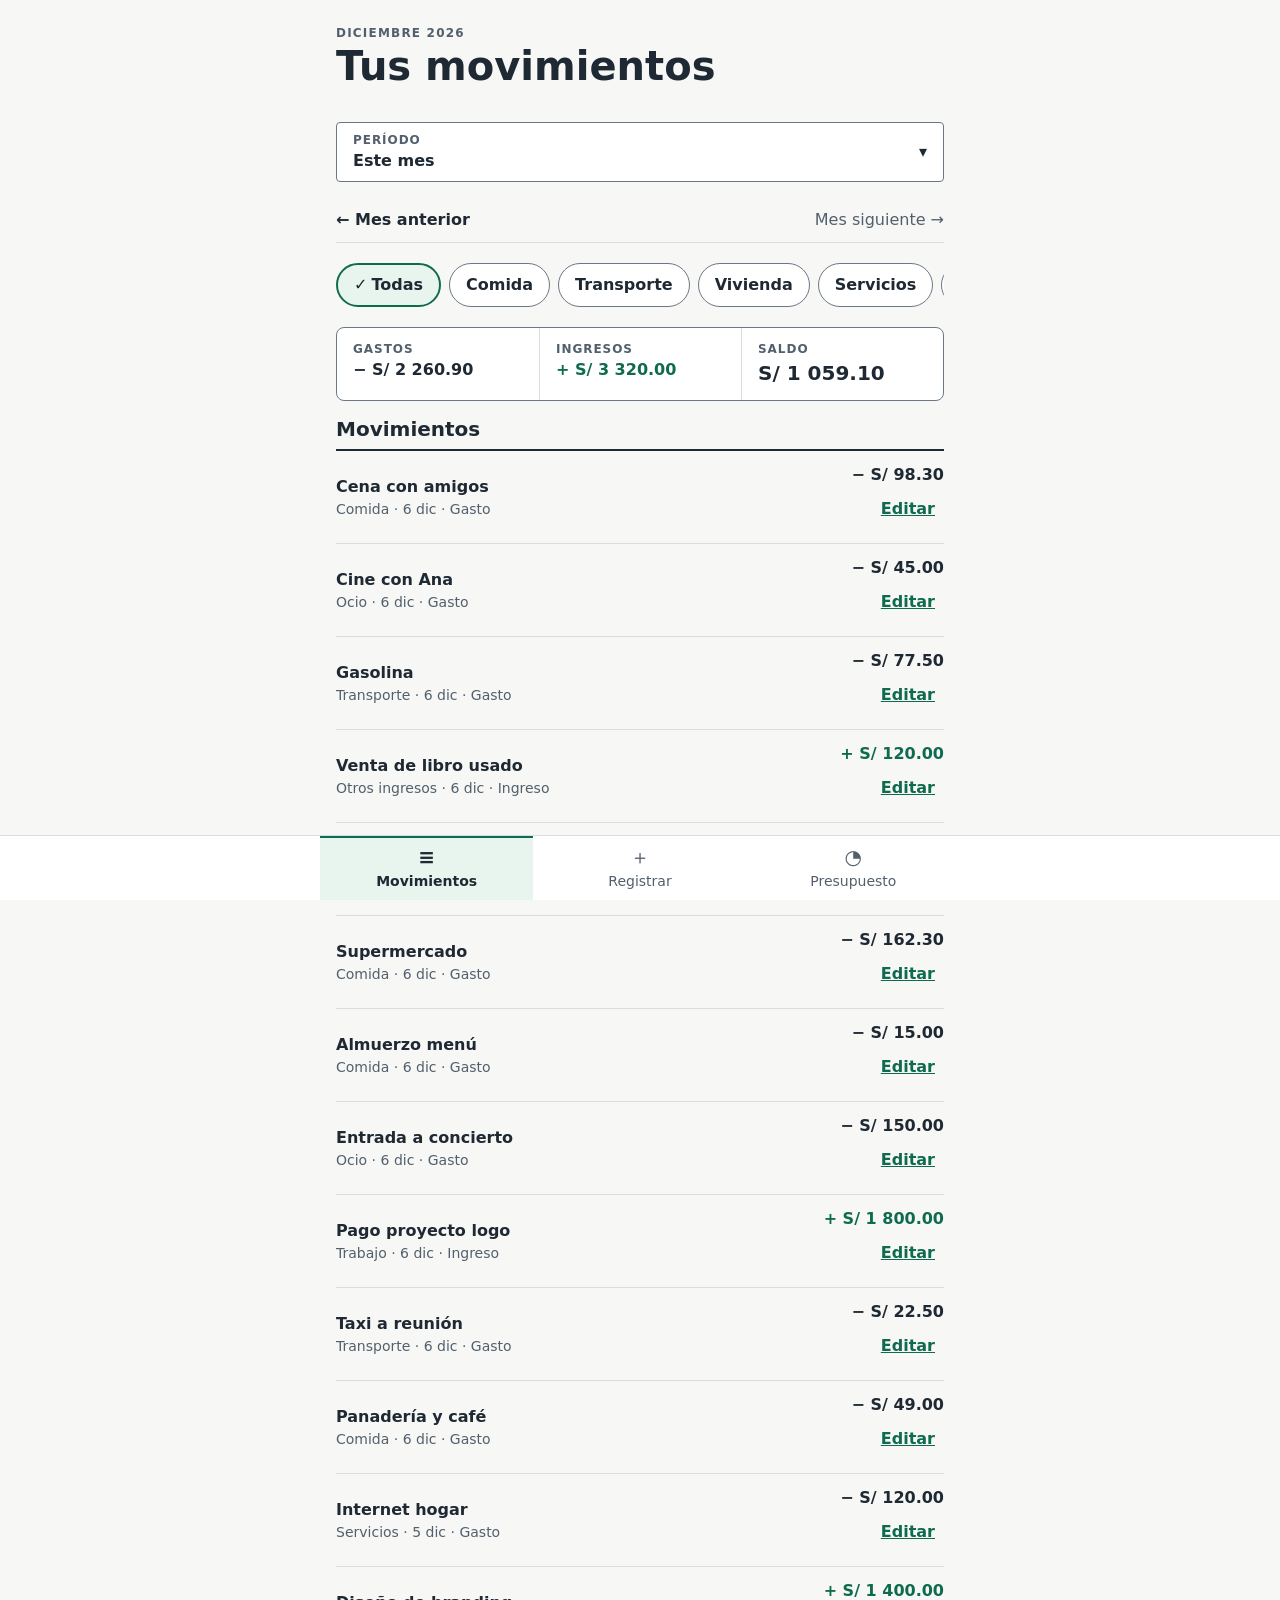
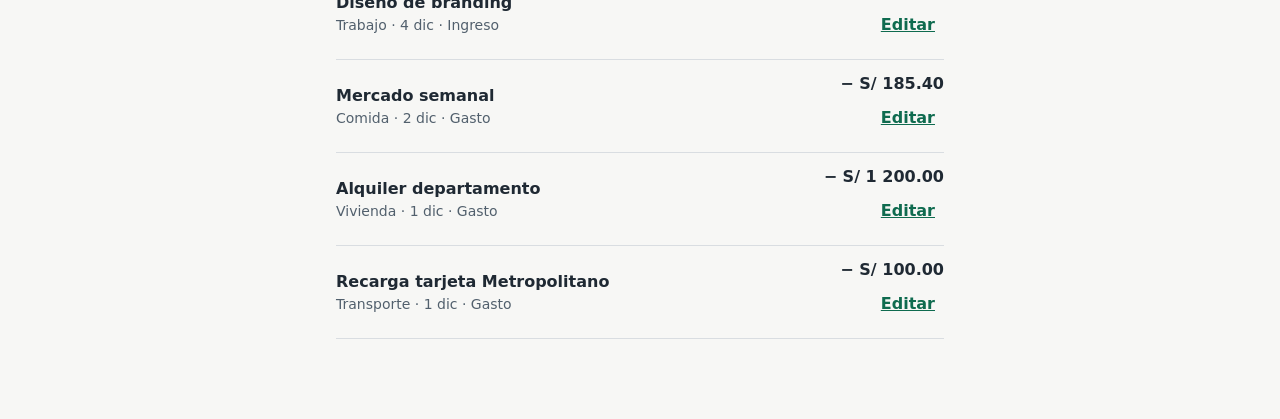
==== movimientos.html @ 6d53c956 "feat(hu-02): aviso en la lista al volver de editar o eliminar Co-Authored-By: Claude Opus 5.5 <norep" ====
<!doctype html>
<html lang="es-PE">
<head>
  <meta charset="utf-8">
  <meta name="viewport" content="width=device-width, initial-scale=1">
  <meta name="description" content="Tus gastos e ingresos del período, con filtro por categoría y total.">
  <title>Movimientos · CuentaClara</title>
  <link rel="stylesheet" href="styles/tokens.css">
  <link rel="stylesheet" href="styles/components.css">
</head>
<body>
  <a class="skip-link" href="#contenido">Saltar al contenido</a>

  <header class="container page-header">
    <p class="page-header__eyebrow" id="period-eyebrow">&nbsp;</p>
    <h1 class="page-header__title">Tus movimientos</h1>
  </header>

  <main id="contenido" class="container stack">
    <!-- Aviso al volver de editar o eliminar (HU02-7) -->
    <div id="flash"></div>

    <!-- [HU01-12] Selector de período: un solo componente desplegable -->
    <div class="period-picker">
      <button class="period-picker__trigger" type="button" id="period-trigger" aria-expanded="false" aria-controls="period-panel">
        <span><span class="period-picker__caption">Período</span><span class="period-picker__value" id="period-value">Este mes</span></span>
      </button>
      <div class="period-picker__panel stack" id="period-panel" hidden>
        <p class="field__label" id="shortcuts-label">Elige un atajo</p>
        <div class="period-picker__shortcuts" role="group" aria-labelledby="shortcuts-label">
          <button class="chip" type="button" data-shortcut="TODAY" aria-pressed="false">Hoy</button>
          <button class="chip" type="button" data-shortcut="WEEK" aria-pressed="false">Esta semana</button>
          <button class="chip" type="button" data-shortcut="MONTH" aria-pressed="false">Este mes</button>
        </div>
        <!-- [HU01-13] Rango personalizado -->
        <form class="stack stack--sm" id="range-form" novalidate aria-labelledby="range-label">
          <p class="field__label" id="range-label">O elige un rango de fechas</p>
          <div class="period-picker__range">
            <div class="field">
              <label class="field__label" for="range-from">Desde</label>
              <input class="field__control" type="date" id="range-from" name="from" aria-describedby="range-from-error" enterkeyhint="next">
              <p class="field__error" id="range-from-error"></p>
            </div>
            <div class="field">
              <label class="field__label" for="range-to">Hasta</label>
              <input class="field__control" type="date" id="range-to" name="to" aria-describedby="range-to-error" enterkeyhint="done">
              <p class="field__error" id="range-to-error"></p>
            </div>
          </div>
          <button class="btn btn--primary btn--block" type="submit">Aplicar rango</button>
        </form>
      </div>
    </div>

    <!-- [HU01-6] Navegación de mes (solo en la vista de mes) -->
    <nav class="month-nav" id="month-nav" aria-label="Cambiar de mes"></nav>

    <!-- [HU01-3] Filtro por categoría -->
    <div class="chip-group" id="category-chips" role="group" aria-label="Filtrar por categoría"></div>

    <!-- [HU01-5] Totales de lo filtrado -->
    <dl class="summary" id="summary" aria-label="Resumen del período">
      <div class="summary__item"><dt class="summary__label">Gastos</dt><dd class="summary__value amount amount--expense" id="total-expenses">—</dd></div>
      <div class="summary__item"><dt class="summary__label">Ingresos</dt><dd class="summary__value amount amount--income" id="total-income">—</dd></div>
      <div class="summary__item summary__item--total"><dt class="summary__label">Saldo</dt><dd class="summary__value" id="total-balance">—</dd></div>
    </dl>

    <p class="visually-hidden" id="announcer" role="status" aria-live="polite"></p>

    <section class="stack stack--sm" aria-labelledby="list-title">
      <h2 class="card__title" id="list-title" tabindex="-1">Movimientos</h2>
      <!-- [HU01-7..9] Lista y estados de carga, vacío y error -->
      <div id="list-region" aria-busy="true"></div>
    </section>
  </main>

  <nav class="bottom-nav" aria-label="Principal">
    <ul class="bottom-nav__list">
      <li><a class="bottom-nav__link" href="movimientos.html" aria-current="page"><span class="bottom-nav__icon" aria-hidden="true">≡</span>Movimientos</a></li>
      <li><a class="bottom-nav__link" href="registrar.html"><span class="bottom-nav__icon" aria-hidden="true">＋</span>Registrar</a></li>
      <li><a class="bottom-nav__link" href="presupuesto.html"><span class="bottom-nav__icon" aria-hidden="true">◔</span>Presupuesto</a></li>
    </ul>
  </nav>

  <script type="module">
    import { mountTransactions } from './js/screens/movimientos.js';
    mountTransactions();
  </script>
</body>
</html>
---- styles/tokens.css ----
/* =====================================================================
   CuentaClara · Design tokens
   Único archivo con colores hex. Hay 3 capas y cada una usa solo la de abajo:
     1 · PRIMITIVOS   valor crudo
     2 · SEMÁNTICOS   intención; el tema oscuro redefine solo esta capa
     3 · COMPONENTE   decisiones de un componente
   Los componentes de components.css usan las capas 2 y 3, nunca la 1.
   Contrastes (WCAG 2.2): texto ≥ 4.5:1 y bordes/barras ≥ 3:1, medidos contra
   la superficie donde se usan.
   ===================================================================== */

/* ---------- 1 · PRIMITIVOS ---------- */
:root {
  /* Grises */
  --gray-0: #ffffff;
  --gray-50: #f7f7f5;
  --gray-100: #e6e9ed;
  --gray-200: #d9dde1;
  --gray-400: #a7b0ba;
  --gray-500: #7b8794;
  --gray-600: #6b7785;
  --gray-700: #52606d;
  --gray-800: #2a313a;
  --gray-900: #1f2933;
  --gray-925: #1b2027;
  --gray-950: #111418;

  /* Verde: marca, acción e ingresos */
  --green-50: #e7f5ee;
  --green-300: #6fcf9f;
  --green-700: #0f6b4f;
  --green-800: #0a523c;
  --green-950: #0b1f17;

  /* Ámbar: cerca del límite */
  --amber-50: #fff4e0;
  --amber-300: #f5b754;
  --amber-800: #8a4b00;
  --amber-950: #3a2a10;

  /* Naranja: límite alcanzado */
  --orange-50: #fff0e6;
  --orange-300: #fdae6b;
  --orange-800: #9a3412;
  --orange-950: #3b1d0f;

  /* Rojo: error y límite excedido */
  --red-50: #fdecea;
  --red-300: #ff8a80;
  --red-700: #b42318;
  --red-950: #3d1512;

  /* Azul: foco */
  --blue-300: #93b4ff;
  --blue-700: #1d4ed8;

  /* Espacios: grilla de 8 pt con medio paso de 4 */
  --space-1: 0.25rem;  /* 4 px */
  --space-2: 0.5rem;   /* 8 px */
  --space-3: 0.75rem;  /* 12 px */
  --space-4: 1rem;     /* 16 px */
  --space-6: 1.5rem;   /* 24 px */
  --space-8: 2rem;     /* 32 px */
  --space-12: 3rem;    /* 48 px */

  /* Tipografía: escala 16 × 1.25 */
  --font-family-base: system-ui, "Segoe UI", Roboto, sans-serif;
  --font-size-xs: 0.75rem;
  --font-size-sm: 0.875rem;
  --font-size-md: 1rem;
  --font-size-lg: 1.25rem;
  --font-size-xl: 1.5rem;
  --font-size-2xl: 2rem;
  --font-weight-regular: 400;
  --font-weight-semibold: 600;
  --font-weight-bold: 700;
  --line-height-body: 1.5;
  --line-height-heading: 1.2;

  /* Formas */
  --radius-sm: 0.25rem;
  --radius-md: 0.5rem;
  --radius-pill: 999px;
  --border-width-1: 1px;
  --border-width-2: 2px;
  --duration-fast: 150ms;
}

/* ---------- 2 · SEMÁNTICOS · tema claro ---------- */
:root {
  color-scheme: light;

  --color-bg: var(--gray-50);
  --color-surface: var(--gray-0);
  --color-surface-muted: var(--gray-100);
  --color-text: var(--gray-900);                    /* 14.8:1 sobre surface */
  --color-text-muted: var(--gray-700);              /* 6.5:1 */
  --color-border: var(--gray-600);                  /* 4.6:1 · bordes de controles */
  --color-divider: var(--gray-200);                 /* decorativo */

  --color-action-primary: var(--green-700);         /* 6.5:1 con on-action */
  --color-action-primary-hover: var(--green-800);
  --color-on-action: var(--gray-0);
  --color-action-secondary-bg: var(--gray-0);
  --color-action-secondary-hover: var(--gray-100);
  --color-selected-bg: var(--green-50);
  --color-selected-border: var(--green-700);
  --color-focus-ring: var(--blue-700);              /* 6.3:1 sobre bg */

  --color-income-text: var(--green-700);            /* 6.5:1 */
  --color-expense-text: var(--gray-900);

  --color-danger-text: var(--red-700);              /* 6.6:1 */
  --color-danger-bg: var(--red-50);
  --color-danger-border: var(--red-700);
  --color-success-text: var(--green-700);
  --color-success-bg: var(--green-50);
  --color-success-border: var(--green-700);

  /* Presupuesto: 4 estados (R5). El texto y el patrón distinguen; el color refuerza. */
  --color-budget-track: var(--gray-100);
  --color-budget-track-border: var(--gray-600);     /* 4.6:1: el contorno de la barra se ve */
  --color-budget-normal-fill: var(--green-700);     /* 5.3:1 sobre track */
  --color-budget-normal-text: var(--green-700);
  --color-budget-near-fill: var(--amber-800);       /* 5.6:1 sobre track */
  --color-budget-near-text: var(--amber-800);       /* 6.8:1 */
  --color-budget-near-bg: var(--amber-50);
  --color-budget-reached-fill: var(--orange-800);   /* 6.0:1 sobre track */
  --color-budget-reached-text: var(--orange-800);   /* 7.3:1 */
  --color-budget-reached-bg: var(--orange-50);
  --color-budget-exceeded-fill: var(--red-700);     /* 5.4:1 sobre track */
  --color-budget-exceeded-text: var(--red-700);     /* 6.6:1 */
  --color-budget-exceeded-bg: var(--red-50);
  --color-budget-pattern: var(--gray-0);            /* rayas sobre el relleno */

  --color-skeleton: var(--gray-100);
  --color-skeleton-shine: var(--gray-50);
}

/* ---------- 2 · SEMÁNTICOS · tema oscuro ---------- */
[data-theme="dark"] {
  color-scheme: dark;

  --color-bg: var(--gray-950);
  --color-surface: var(--gray-925);
  --color-surface-muted: var(--gray-800);
  --color-text: var(--gray-100);                    /* 13.4:1 sobre surface */
  --color-text-muted: var(--gray-400);              /* 7.5:1 */
  --color-border: var(--gray-500);                  /* 4.4:1 · bordes piden ≥ 3:1 */
  --color-divider: var(--gray-800);

  --color-action-primary: var(--green-300);         /* 9:1 con on-action */
  --color-action-primary-hover: var(--green-50);
  --color-on-action: var(--green-950);
  --color-action-secondary-bg: var(--gray-925);
  --color-action-secondary-hover: var(--gray-800);
  --color-selected-bg: var(--green-950);
  --color-selected-border: var(--green-300);
  --color-focus-ring: var(--blue-300);              /* 9:1 */

  --color-income-text: var(--green-300);            /* 8.7:1 */
  --color-expense-text: var(--gray-100);

  --color-danger-text: var(--red-300);              /* 7.2:1 */
  --color-danger-bg: var(--red-950);
  --color-danger-border: var(--red-300);
  --color-success-text: var(--green-300);
  --color-success-bg: var(--green-950);
  --color-success-border: var(--green-300);

  --color-budget-track: var(--gray-800);
  --color-budget-track-border: var(--gray-500);     /* 4.4:1 */
  --color-budget-normal-fill: var(--green-300);
  --color-budget-normal-text: var(--green-300);
  --color-budget-near-fill: var(--amber-300);
  --color-budget-near-text: var(--amber-300);       /* 9.2:1 */
  --color-budget-near-bg: var(--amber-950);
  --color-budget-reached-fill: var(--orange-300);
  --color-budget-reached-text: var(--orange-300);   /* 8.9:1 */
  --color-budget-reached-bg: var(--orange-950);
  --color-budget-exceeded-fill: var(--red-300);
  --color-budget-exceeded-text: var(--red-300);     /* 7.2:1 */
  --color-budget-exceeded-bg: var(--red-950);
  --color-budget-pattern: var(--gray-950);

  --color-skeleton: var(--gray-800);
  --color-skeleton-shine: var(--gray-925);
}

/* ---------- 3 · COMPONENTE ---------- */
:root {
  --content-max-width: 40rem;

  --control-height: 2.75rem;                        /* 44 px: objetivo táctil mínimo */
  --button-height: 3rem;                            /* 48 px: acción primaria (Fitts) */
  --button-radius: var(--radius-md);
  --button-font-weight: var(--font-weight-semibold);

  --field-border-width: var(--border-width-1);
  --field-radius: var(--radius-sm);
  --field-error-border-width: var(--border-width-2);

  --chip-height: 2.75rem;
  --chip-radius: var(--radius-pill);

  --focus-ring-width: 3px;
  --focus-ring-offset: 2px;

  --list-row-min-height: 4rem;
  --bottom-nav-height: 4rem;

  --budget-bar-height: 0.75rem;
  --budget-bar-radius: var(--radius-pill);
  --budget-marker-width: 3px;

  --card-padding: var(--space-4);
  --card-radius: var(--radius-md);
}
---- styles/components.css ----
/* =====================================================================
   CuentaClara · Componentes y layouts
   Usa solo tokens semánticos y de componente de tokens.css. Sin hex.
   Mobile-first desde 360 px, con un solo breakpoint: 48rem (768 px).
   Componentes con BEM. Las variantes reasignan los tokens locales (--_bg, --_fg, --_border).
   ===================================================================== */

/* ---------- Base ---------- */
*,
*::before,
*::after {
  box-sizing: border-box;
}

html {
  -webkit-text-size-adjust: 100%;
}

body {
  margin: 0;
  font-family: var(--font-family-base);
  font-size: var(--font-size-md);
  line-height: var(--line-height-body);
  color: var(--color-text);
  background: var(--color-bg);
  /* Deja espacio para la navegación inferior fija */
  padding-bottom: calc(var(--bottom-nav-height) + var(--space-4));
}

h1,
h2,
h3 {
  line-height: var(--line-height-heading);
  margin: 0;
}

p {
  margin: 0;
  max-width: 65ch;
}

a {
  color: var(--color-action-primary);
}

:focus-visible {
  outline: var(--focus-ring-width) solid var(--color-focus-ring);
  outline-offset: var(--focus-ring-offset);
}

/* hidden siempre oculta, aunque la clase del elemento declare display */
[hidden] {
  display: none !important;
}

.visually-hidden {
  position: absolute;
  width: 1px;
  height: 1px;
  padding: 0;
  margin: -1px;
  overflow: hidden;
  clip: rect(0 0 0 0);
  white-space: nowrap;
  border: 0;
}

.skip-link {
  position: absolute;
  left: var(--space-4);
  top: calc(-1 * var(--space-12));
  z-index: 10;
  padding: var(--space-2) var(--space-4);
  background: var(--color-surface);
  color: var(--color-text);
  border: var(--border-width-2) solid var(--color-focus-ring);
  border-radius: var(--radius-sm);
}

.skip-link:focus {
  top: var(--space-2);
}

/* ---------- Layouts ---------- */
.container {
  width: 100%;
  max-width: var(--content-max-width);
  margin-inline: auto;
  padding-inline: var(--space-4);
}

.stack {
  display: flex;
  flex-direction: column;
  gap: var(--stack-gap, var(--space-4));
}

.stack--sm {
  --stack-gap: var(--space-2);
}

.stack--lg {
  --stack-gap: var(--space-6);
}

.cluster {
  display: flex;
  flex-wrap: wrap;
  align-items: center;
  gap: var(--cluster-gap, var(--space-2));
}

.cluster--between {
  justify-content: space-between;
}

/* ---------- Encabezado de página ---------- */
.page-header {
  padding-block: var(--space-6) var(--space-4);
}

.page-header__eyebrow {
  font-size: var(--font-size-xs);
  font-weight: var(--font-weight-bold);
  letter-spacing: 0.1em;
  text-transform: uppercase;
  color: var(--color-text-muted);
}

.page-header__title {
  font-size: var(--font-size-2xl);
}

.page-header__lead {
  color: var(--color-text-muted);
  margin-top: var(--space-2);
}

/* ---------- Navegación inferior ---------- */
.bottom-nav {
  position: fixed;
  inset-inline: 0;
  bottom: 0;
  z-index: 5;
  background: var(--color-surface);
  border-top: var(--border-width-1) solid var(--color-divider);
}

.bottom-nav__list {
  display: grid;
  grid-template-columns: repeat(3, minmax(0, 1fr));
  max-width: var(--content-max-width);
  margin: 0 auto;
  padding: 0;
  list-style: none;
}

.bottom-nav__link {
  display: flex;
  flex-direction: column;
  align-items: center;
  justify-content: center;
  gap: var(--space-1);
  min-height: var(--bottom-nav-height);
  font-size: var(--font-size-sm);
  color: var(--color-text-muted);
  text-decoration: none;
  border-top: var(--border-width-2) solid transparent;
}

.bottom-nav__link[aria-current="page"] {
  color: var(--color-text);
  font-weight: var(--font-weight-bold);
  border-top-color: var(--color-action-primary);
  background: var(--color-selected-bg);
}

.bottom-nav__icon {
  font-size: var(--font-size-lg);
  line-height: 1;
}

/* ---------- Botón ---------- */
.btn {
  --_bg: var(--color-action-primary);
  --_bg-hover: var(--color-action-primary-hover);
  --_fg: var(--color-on-action);
  --_border: var(--color-action-primary);

  display: inline-flex;
  align-items: center;
  justify-content: center;
  gap: var(--space-2);
  min-height: var(--control-height);
  padding: var(--space-2) var(--space-4);
  font: inherit;
  font-weight: var(--button-font-weight);
  text-decoration: none;
  color: var(--_fg);
  background: var(--_bg);
  border: var(--border-width-1) solid var(--_border);
  border-radius: var(--button-radius);
  cursor: pointer;
  transition: background-color var(--duration-fast);
}

.btn:hover {
  background: var(--_bg-hover);
}

.btn--primary {
  min-height: var(--button-height);
}

.btn--secondary {
  --_bg: var(--color-action-secondary-bg);
  --_bg-hover: var(--color-action-secondary-hover);
  --_fg: var(--color-text);
  --_border: var(--color-border);
}

.btn--danger {
  --_bg: var(--color-action-secondary-bg);
  --_bg-hover: var(--color-danger-bg);
  --_fg: var(--color-danger-text);
  --_border: var(--color-danger-border);
}

.btn--danger-solid {
  --_bg: var(--color-danger-text);
  --_bg-hover: var(--color-danger-text);
  --_fg: var(--color-surface);
  --_border: var(--color-danger-text);
}

.btn--link {
  --_bg: transparent;
  --_bg-hover: transparent;
  --_fg: var(--color-action-primary);
  --_border: transparent;
  padding-inline: var(--space-2);
  text-decoration: underline;
  font-weight: var(--font-weight-semibold);
}

.btn--block {
  width: 100%;
}

.btn:disabled,
.btn[aria-disabled="true"] {
  cursor: not-allowed;
  opacity: 0.6;
}

.btn[aria-busy="true"] {
  cursor: progress;
}

/* Barra de acción fija en la zona del pulgar (Fitts) */
.action-bar {
  position: sticky;
  bottom: calc(var(--bottom-nav-height) + var(--space-2));
  padding-block: var(--space-3);
  background: var(--color-bg);
}

/* ---------- Campo de formulario ---------- */
.field {
  display: flex;
  flex-direction: column;
  gap: var(--space-1);
}

.field__label,
.fieldset__legend {
  font-weight: var(--font-weight-semibold);
}

.field__control {
  --_border: var(--color-border);

  width: 100%;
  min-height: var(--control-height);
  padding: var(--space-2) var(--space-3);
  font: inherit;
  font-size: var(--font-size-md); /* evita el zoom de iOS */
  color: var(--color-text);
  background: var(--color-surface);
  border: var(--field-border-width) solid var(--_border);
  border-radius: var(--field-radius);
}

textarea.field__control {
  min-height: calc(var(--control-height) * 2);
  resize: vertical;
}

.field__control[aria-invalid="true"] {
  --_border: var(--color-danger-border);
  border-width: var(--field-error-border-width);
}

.field__money {
  display: flex;
  align-items: center;
  gap: var(--space-2);
}

.field__prefix {
  font-weight: var(--font-weight-bold);
}

.field__hint,
.field__counter {
  font-size: var(--font-size-sm);
  color: var(--color-text-muted);
}

.field__counter {
  align-self: flex-end;
}

.field__error {
  font-size: var(--font-size-sm);
  font-weight: var(--font-weight-semibold);
  color: var(--color-danger-text);
}

.field__error:empty {
  display: none;
}

.field__error::before {
  content: "⚠ ";
}

.fieldset {
  margin: 0;
  padding: 0;
  border: 0;
  min-width: 0;
}

/* ---------- Selector segmentado con radios nativos (Gasto / Ingreso) ---------- */
.segmented {
  display: grid;
  grid-template-columns: repeat(2, minmax(0, 1fr));
  margin-top: var(--space-1);
}

.segmented__input {
  position: absolute;
  opacity: 0;
  width: 1px;
  height: 1px;
}

.segmented__label {
  display: flex;
  align-items: center;
  justify-content: center;
  gap: var(--space-1);
  min-height: var(--control-height);
  padding: var(--space-2);
  font-weight: var(--font-weight-semibold);
  background: var(--color-surface);
  border: var(--border-width-1) solid var(--color-border);
  cursor: pointer;
}

.segmented__label:first-of-type {
  border-radius: var(--field-radius) 0 0 var(--field-radius);
}

.segmented__label:last-of-type {
  border-radius: 0 var(--field-radius) var(--field-radius) 0;
}

.segmented__input:checked + .segmented__label {
  background: var(--color-selected-bg);
  border: var(--border-width-2) solid var(--color-selected-border);
}

.segmented__input:checked + .segmented__label::before {
  content: "✓";
}

.segmented__input:focus-visible + .segmented__label {
  outline: var(--focus-ring-width) solid var(--color-focus-ring);
  outline-offset: var(--focus-ring-offset);
}

/* ---------- Chips (filtro por categoría y atajos) ---------- */
.chip-group {
  display: flex;
  gap: var(--space-2);
  overflow-x: auto;
  padding-block: var(--space-1);
  scrollbar-width: thin;
}

.chip {
  flex: none;
  display: inline-flex;
  align-items: center;
  gap: var(--space-1);
  min-height: var(--chip-height);
  padding: var(--space-2) var(--space-4);
  font: inherit;
  font-weight: var(--font-weight-semibold);
  color: var(--color-text);
  background: var(--color-surface);
  border: var(--border-width-1) solid var(--color-border);
  border-radius: var(--chip-radius);
  cursor: pointer;
}

.chip[aria-pressed="true"] {
  background: var(--color-selected-bg);
  border: var(--border-width-2) solid var(--color-selected-border);
}

.chip[aria-pressed="true"]::before {
  content: "✓";
}

/* ---------- Selector de período (desplegable) ---------- */
.period-picker {
  position: relative;
}

.period-picker__trigger {
  display: flex;
  align-items: center;
  justify-content: space-between;
  width: 100%;
  min-height: var(--button-height);
  padding: var(--space-2) var(--space-4);
  font: inherit;
  text-align: left;
  color: var(--color-text);
  background: var(--color-surface);
  border: var(--border-width-1) solid var(--color-border);
  border-radius: var(--field-radius);
  cursor: pointer;
}

.period-picker__caption {
  display: block;
  font-size: var(--font-size-xs);
  font-weight: var(--font-weight-bold);
  letter-spacing: 0.08em;
  text-transform: uppercase;
  color: var(--color-text-muted);
}

.period-picker__value {
  font-weight: var(--font-weight-bold);
}

.period-picker__trigger::after {
  content: "▾";
}

.period-picker__trigger[aria-expanded="true"]::after {
  content: "▴";
}

.period-picker__panel {
  margin-top: var(--space-2);
  padding: var(--card-padding);
  background: var(--color-surface);
  border: var(--border-width-1) solid var(--color-border);
  border-radius: var(--card-radius);
}

.period-picker__shortcuts {
  display: grid;
  grid-template-columns: repeat(3, minmax(0, 1fr));
  gap: var(--space-2);
}

.period-picker__shortcuts .chip {
  justify-content: center;
  padding-inline: var(--space-2);
  border-radius: var(--field-radius);
}

.period-picker__range {
  display: grid;
  grid-template-columns: repeat(2, minmax(0, 1fr));
  gap: var(--space-3);
}

/* ---------- Navegación de mes ---------- */
.month-nav {
  display: flex;
  justify-content: space-between;
  align-items: center;
  border-bottom: var(--border-width-1) solid var(--color-divider);
}

.month-nav__link {
  display: inline-flex;
  align-items: center;
  min-height: var(--control-height);
  font-weight: var(--font-weight-semibold);
  color: var(--color-text);
  text-decoration: none;
}

.month-nav__link:hover {
  text-decoration: underline;
}

.month-nav__link[aria-disabled="true"],
.month-nav__link--disabled {
  color: var(--color-text-muted);
  font-weight: var(--font-weight-regular);
  pointer-events: none;
}

/* ---------- Resumen del mes ---------- */
.summary {
  display: grid;
  grid-template-columns: repeat(2, minmax(0, 1fr));
  margin: 0;
  background: var(--color-surface);
  border: var(--border-width-1) solid var(--color-border);
  border-radius: var(--card-radius);
}

.summary__item {
  padding: var(--space-3) var(--space-4);
}

.summary__item + .summary__item {
  border-left: var(--border-width-1) solid var(--color-divider);
}

.summary__item--total {
  grid-column: 1 / -1;
  display: flex;
  justify-content: space-between;
  align-items: baseline;
  border-top: var(--border-width-1) solid var(--color-divider);
  border-left: 0;
}

.summary__label {
  font-size: var(--font-size-xs);
  font-weight: var(--font-weight-bold);
  letter-spacing: 0.08em;
  text-transform: uppercase;
  color: var(--color-text-muted);
}

.summary__value {
  margin: 0;
  font-weight: var(--font-weight-bold);
  font-variant-numeric: tabular-nums;
}

.summary__item--total .summary__value {
  font-size: var(--font-size-lg);
}

/* ---------- Monto con signo (el signo es el dato, el color refuerza) ---------- */
.amount {
  font-weight: var(--font-weight-bold);
  font-variant-numeric: tabular-nums;
  white-space: nowrap;
}

.amount--income {
  color: var(--color-income-text);
}

.amount--expense {
  color: var(--color-expense-text);
}

/* ---------- Lista de movimientos ---------- */
.list {
  margin: 0;
  padding: 0;
  list-style: none;
  border-top: var(--border-width-2) solid var(--color-text);
}

.list-row {
  display: grid;
  grid-template-columns: minmax(0, 1fr) auto;
  gap: var(--space-1) var(--space-3);
  align-items: center;
  min-height: var(--list-row-min-height);
  padding-block: var(--space-3);
  border-bottom: var(--border-width-1) solid var(--color-divider);
}

.list-row__title {
  font-weight: var(--font-weight-semibold);
  overflow-wrap: anywhere;
}

.list-row__meta {
  font-size: var(--font-size-sm);
  color: var(--color-text-muted);
}

.list-row__aside {
  display: flex;
  flex-direction: column;
  align-items: flex-end;
}

/* ---------- Tarjeta ---------- */
.card {
  padding: var(--card-padding);
  background: var(--color-surface);
  border: var(--border-width-1) solid var(--color-border);
  border-radius: var(--card-radius);
}

.card__header {
  display: flex;
  align-items: center;
  justify-content: space-between;
  gap: var(--space-2);
}

.card__title {
  font-size: var(--font-size-lg);
}

/* ---------- Presupuesto: cifras, barra y estado (R5) ---------- */
.budget-figures {
  display: grid;
  grid-template-columns: repeat(3, minmax(0, 1fr));
  gap: var(--space-2);
  margin: var(--space-3) 0;
}

.budget-figures__label {
  font-size: var(--font-size-xs);
  font-weight: var(--font-weight-bold);
  letter-spacing: 0.08em;
  text-transform: uppercase;
  color: var(--color-text-muted);
}

.budget-figures__value {
  margin: 0;
  font-weight: var(--font-weight-bold);
  font-variant-numeric: tabular-nums;
}

.budget-bar {
  --_fill: var(--color-budget-normal-fill);
  --_fg: var(--color-budget-normal-text);
  --_pattern: none;

  position: relative;
  height: var(--budget-bar-height);
  overflow: hidden;
  background: var(--color-budget-track);
  border: var(--border-width-1) solid var(--color-budget-track-border);
  border-radius: var(--budget-bar-radius);
}

.budget-bar__fill {
  display: block;
  height: 100%;
  /* --budget-value llega como estilo en línea: es un dato, no un color */
  width: min(var(--budget-value, 0%), 100%);
  background-color: var(--_fill);
  background-image: var(--_pattern);
}

/* NEAR: rayas diagonales */
.budget-bar--near {
  --_fill: var(--color-budget-near-fill);
  --_fg: var(--color-budget-near-text);
  --_pattern: repeating-linear-gradient(
    -45deg,
    transparent 0 6px,
    var(--color-budget-pattern) 6px 8px
  );
}

/* REACHED: relleno completo con rayas verticales */
.budget-bar--reached {
  --_fill: var(--color-budget-reached-fill);
  --_fg: var(--color-budget-reached-text);
  --_pattern: repeating-linear-gradient(
    90deg,
    transparent 0 8px,
    var(--color-budget-pattern) 8px 10px
  );
}

/* EXCEEDED: cuadriculado */
.budget-bar--exceeded {
  --_fill: var(--color-budget-exceeded-fill);
  --_fg: var(--color-budget-exceeded-text);
  --_pattern:
    repeating-linear-gradient(45deg, transparent 0 5px, var(--color-budget-pattern) 5px 7px),
    repeating-linear-gradient(-45deg, transparent 0 5px, var(--color-budget-pattern) 5px 7px);
}

.budget-status {
  --_fg: var(--color-budget-normal-text);
  --_bg: transparent;

  display: inline-flex;
  align-items: center;
  gap: var(--space-2);
  margin-top: var(--space-2);
  padding: var(--space-1) var(--space-2);
  font-size: var(--font-size-sm);
  font-weight: var(--font-weight-bold);
  color: var(--_fg);
  background: var(--_bg);
  border-radius: var(--radius-sm);
}

.budget-status__icon {
  font-size: var(--font-size-md);
  line-height: 1;
}

.budget-status--near {
  --_fg: var(--color-budget-near-text);
  --_bg: var(--color-budget-near-bg);
}

.budget-status--reached {
  --_fg: var(--color-budget-reached-text);
  --_bg: var(--color-budget-reached-bg);
}

.budget-status--exceeded {
  --_fg: var(--color-budget-exceeded-text);
  --_bg: var(--color-budget-exceeded-bg);
}

.budget-status--none {
  --_fg: var(--color-text-muted);
}

.budget-meta {
  display: flex;
  flex-wrap: wrap;
  justify-content: space-between;
  align-items: center;
  gap: var(--space-2);
}

.budget-meta__percent {
  font-size: var(--font-size-sm);
  color: var(--color-text-muted);
  font-variant-numeric: tabular-nums;
}

/* ---------- Alertas y mensajes ---------- */
.alert {
  --_bg: var(--color-surface-muted);
  --_fg: var(--color-text);
  --_border: var(--color-border);

  padding: var(--space-3) var(--space-4);
  color: var(--_fg);
  background: var(--_bg);
  border: var(--border-width-1) solid var(--_border);
  border-left-width: 6px;
  border-radius: var(--radius-sm);
}

.alert:empty {
  display: none;
}

.alert--success {
  --_bg: var(--color-success-bg);
  --_fg: var(--color-text);
  --_border: var(--color-success-border);
}

.alert--success::before {
  content: "✓ ";
  font-weight: var(--font-weight-bold);
}

.alert--error {
  --_bg: var(--color-danger-bg);
  --_fg: var(--color-text);
  --_border: var(--color-danger-border);
}

.alert--error::before {
  content: "⚠ ";
  font-weight: var(--font-weight-bold);
}

/* ---------- Estados de vista: vacío y error ---------- */
.state {
  display: flex;
  flex-direction: column;
  align-items: center;
  gap: var(--space-3);
  padding: var(--space-8) var(--space-4);
  text-align: center;
  color: var(--color-text-muted);
}

.state__title {
  font-size: var(--font-size-lg);
  color: var(--color-text);
}

/* ---------- Skeleton (carga) ---------- */
.skeleton {
  display: block;
  height: var(--list-row-min-height);
  margin-bottom: var(--space-2);
  border-radius: var(--radius-sm);
  background: linear-gradient(
    90deg,
    var(--color-skeleton) 25%,
    var(--color-skeleton-shine) 50%,
    var(--color-skeleton) 75%
  );
  background-size: 200% 100%;
  animation: skeleton-shine 1.2s linear infinite;
}

@keyframes skeleton-shine {
  to {
    background-position: -200% 0;
  }
}

/* ---------- Confirmación en la página ---------- */
.confirm {
  padding: var(--card-padding);
  background: var(--color-danger-bg);
  border: var(--border-width-2) solid var(--color-danger-border);
  border-radius: var(--card-radius);
}

.confirm__title {
  font-size: var(--font-size-lg);
}

/* ---------- Movimiento reducido ---------- */
@media (prefers-reduced-motion: reduce) {
  *,
  *::before,
  *::after {
    animation-duration: 0.01ms !important;
    animation-iteration-count: 1 !important;
    transition-duration: 0.01ms !important;
  }
}

/* ---------- Breakpoint único: laptop ---------- */
@media (min-width: 48rem) {
  .page-header__title {
    font-size: calc(var(--font-size-2xl) * 1.25);
  }

  .summary {
    grid-template-columns: repeat(3, minmax(0, 1fr));
  }

  .summary__item--total {
    grid-column: auto;
    display: block;
    border-top: 0;
    border-left: var(--border-width-1) solid var(--color-divider);
  }
}
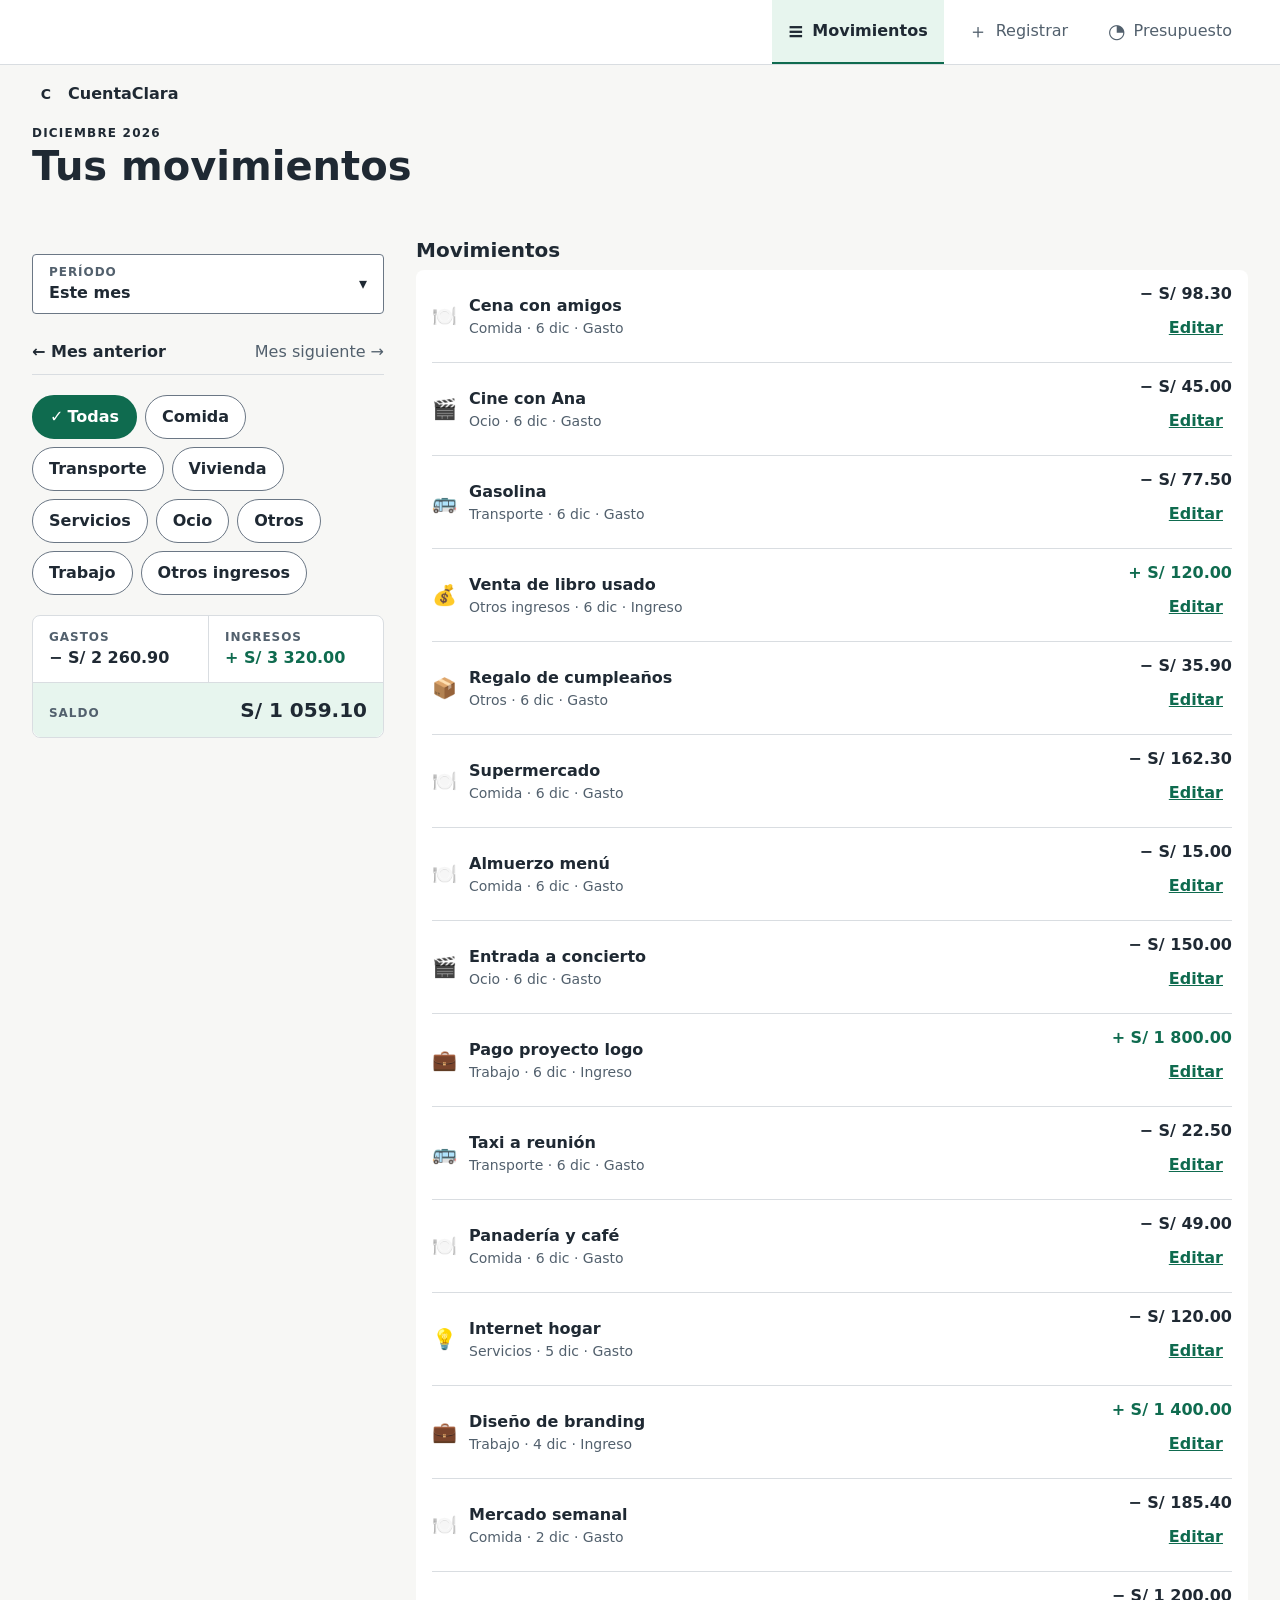
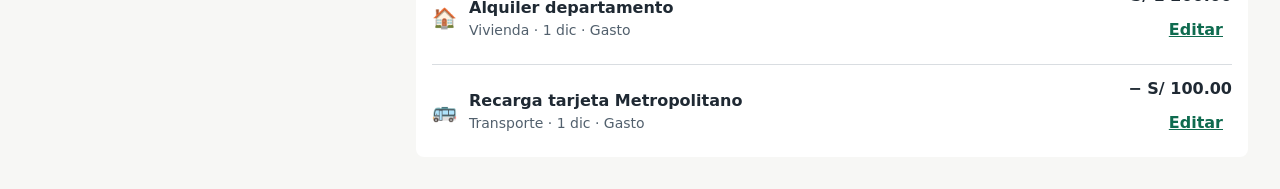
==== commit c55824af: "style(ds): banda de marca, tarjetas con sombra y layout de escritorio Menú superior y contenido a 72" ====
--- a/movimientos.html
+++ b/movimientos.html
@@ -11,12 +11,15 @@
 <body>
   <a class="skip-link" href="#contenido">Saltar al contenido</a>
 
-  <header class="container page-header">
+  <header class="page-header">
+    <div class="container">
+      <a class="brand" href="movimientos.html"><span class="brand__mark" aria-hidden="true">C</span>CuentaClara</a>
     <p class="page-header__eyebrow" id="period-eyebrow">&nbsp;</p>
     <h1 class="page-header__title">Tus movimientos</h1>
+    </div>
   </header>
 
-  <main id="contenido" class="container stack">
+  <main id="contenido" class="container stack layout">
     <!-- Aviso al volver de editar o eliminar (HU02-7) -->
     <div id="flash"></div>
 
@@ -67,7 +70,7 @@
 
     <p class="visually-hidden" id="announcer" role="status" aria-live="polite"></p>
 
-    <section class="stack stack--sm" aria-labelledby="list-title">
+    <section class="stack stack--sm layout__main" aria-labelledby="list-title">
       <h2 class="card__title" id="list-title" tabindex="-1">Movimientos</h2>
       <!-- [HU01-7..9] Lista y estados de carga, vacío y error -->
       <div id="list-region" aria-busy="true"></div>
--- a/styles/components.css
+++ b/styles/components.css
@@ -805,6 +805,7 @@
 
 /* ---------- Estados de vista: vacío y error ---------- */
 .state {
+  overflow-wrap: anywhere;
   display: flex;
   flex-direction: column;
   align-items: center;
@@ -843,6 +844,7 @@
 
 /* ---------- Confirmación en la página ---------- */
 .confirm {
+  overflow-wrap: anywhere;
   padding: var(--card-padding);
   background: var(--color-danger-bg);
   border: var(--border-width-2) solid var(--color-danger-border);
@@ -881,3 +883,223 @@
     border-left: var(--border-width-1) solid var(--color-divider);
   }
 }
+
+/* =====================================================================
+   Identidad visual (rama style/identidad-y-escritorio)
+   Banda de marca, tarjetas con elevación, color e ícono por categoría.
+   El color decora; el dato siempre va en texto.
+   ===================================================================== */
+
+/* ---------- Banda de marca en el encabezado ---------- */
+.page-header {
+  padding-block: var(--space-4) var(--space-8);
+  margin-bottom: var(--space-4);
+  color: var(--color-on-brand);
+  background: linear-gradient(135deg, var(--color-brand-bg), var(--color-brand-bg-deep));
+  border-radius: 0 0 var(--radius-lg) var(--radius-lg);
+}
+
+.page-header__eyebrow,
+.page-header__lead {
+  color: var(--color-on-brand-muted);
+}
+
+.brand {
+  display: flex;
+  align-items: center;
+  gap: var(--space-2);
+  margin-bottom: var(--space-4);
+  font-weight: var(--font-weight-bold);
+  color: var(--color-on-brand);
+  text-decoration: none;
+}
+
+.brand__mark {
+  display: inline-grid;
+  place-items: center;
+  width: 1.75rem;
+  height: 1.75rem;
+  border-radius: var(--radius-pill);
+  background: var(--color-on-brand);
+  color: var(--color-brand-bg);
+  font-size: var(--font-size-sm);
+}
+
+.page-header :focus-visible {
+  outline-color: var(--color-on-brand);
+}
+
+/* ---------- Superficies con elevación ---------- */
+.card,
+.summary,
+.period-picker__trigger,
+.period-picker__panel {
+  box-shadow: var(--shadow-card);
+}
+
+.card,
+.summary {
+  border-color: var(--color-divider);
+}
+
+.summary__item--total {
+  background: var(--color-selected-bg);
+  border-radius: 0 0 var(--card-radius) var(--card-radius);
+}
+
+/* ---------- Selección con más presencia (el ✓ sigue siendo la señal no cromática) ---------- */
+.chip[aria-pressed="true"],
+.segmented__input:checked + .segmented__label {
+  color: var(--color-on-action);
+  background: var(--color-action-primary);
+  border-color: var(--color-action-primary);
+}
+
+/* ---------- Lista como tarjeta ---------- */
+.list {
+  padding-inline: var(--space-4);
+  background: var(--color-surface);
+  border-top: 0;
+  border-radius: var(--card-radius);
+  box-shadow: var(--shadow-card);
+}
+
+.list > li:last-child .list-row {
+  border-bottom: 0;
+}
+
+.list-row--icon {
+  grid-template-columns: auto minmax(0, 1fr) auto;
+}
+
+/* ---------- Ícono de categoría ---------- */
+.cat-icon {
+  --_bg: var(--color-cat-other-bg);
+  --_fg: var(--color-cat-other-fg);
+
+  display: inline-grid;
+  place-items: center;
+  flex: none;
+  width: var(--cat-icon-size);
+  height: var(--cat-icon-size);
+  font-size: var(--font-size-lg);
+  line-height: 1;
+  color: var(--_fg);
+  background: var(--_bg);
+  border-radius: var(--radius-pill);
+}
+
+.cat-icon--food { --_bg: var(--color-cat-food-bg); --_fg: var(--color-cat-food-fg); }
+.cat-icon--transport { --_bg: var(--color-cat-transport-bg); --_fg: var(--color-cat-transport-fg); }
+.cat-icon--housing { --_bg: var(--color-cat-housing-bg); --_fg: var(--color-cat-housing-fg); }
+.cat-icon--utilities { --_bg: var(--color-cat-utilities-bg); --_fg: var(--color-cat-utilities-fg); }
+.cat-icon--leisure { --_bg: var(--color-cat-leisure-bg); --_fg: var(--color-cat-leisure-fg); }
+.cat-icon--other { --_bg: var(--color-cat-other-bg); --_fg: var(--color-cat-other-fg); }
+.cat-icon--work { --_bg: var(--color-cat-work-bg); --_fg: var(--color-cat-work-fg); }
+.cat-icon--other_income { --_bg: var(--color-cat-other_income-bg); --_fg: var(--color-cat-other_income-fg); }
+
+.card__title-group {
+  display: flex;
+  align-items: center;
+  gap: var(--space-3);
+  min-width: 0;
+}
+
+/* ---------- Escritorio (laptop de Diego): mismo breakpoint único ---------- */
+@media (min-width: 48rem) {
+  body {
+    padding-top: var(--bottom-nav-height);
+    padding-bottom: var(--space-8);
+  }
+
+  .container {
+    max-width: var(--content-max-width-wide);
+    padding-inline: var(--space-8);
+  }
+
+  .container.container--narrow {
+    max-width: calc(var(--content-max-width-narrow) + 2 * var(--space-8));
+  }
+
+  /* El menú inferior pasa a ser una barra superior */
+  .bottom-nav {
+    top: 0;
+    bottom: auto;
+    border-top: 0;
+    border-bottom: var(--border-width-1) solid var(--color-divider);
+    box-shadow: var(--shadow-card);
+  }
+
+  .bottom-nav__list {
+    grid-template-columns: repeat(3, max-content);
+    justify-content: end;
+    gap: var(--space-2);
+    max-width: var(--content-max-width-wide);
+    padding-inline: var(--space-8);
+  }
+
+  .bottom-nav__link {
+    flex-direction: row;
+    gap: var(--space-2);
+    padding-inline: var(--space-4);
+    font-size: var(--font-size-md);
+    border-top: 0;
+    border-bottom: var(--border-width-2) solid transparent;
+  }
+
+  .bottom-nav__link[aria-current="page"] {
+    border-bottom-color: var(--color-action-primary);
+  }
+
+  /* Movimientos: filtros y resumen a la izquierda, lista a la derecha */
+  .layout {
+    display: grid;
+    grid-template-columns: minmax(0, 22rem) minmax(0, 1fr);
+    gap: var(--space-4) var(--space-8);
+    align-items: start;
+  }
+
+  .layout > * {
+    grid-column: 1;
+  }
+
+  .layout > .layout__main {
+    grid-column: 2;
+    grid-row: 1 / span 12;
+  }
+
+  .layout .summary {
+    grid-template-columns: repeat(2, minmax(0, 1fr));
+  }
+
+  .layout .summary__item--total {
+    grid-column: 1 / -1;
+    display: flex;
+    border-left: 0;
+    border-top: var(--border-width-1) solid var(--color-divider);
+  }
+
+  /* Presupuesto: tarjetas en cuadrícula */
+  .card-grid {
+    display: grid;
+    grid-template-columns: repeat(2, minmax(0, 1fr));
+    gap: var(--space-4);
+    align-items: start;
+  }
+
+  .action-bar {
+    position: static;
+  }
+}
+
+@media (min-width: 48rem) {
+  .page-header {
+    border-radius: 0;
+  }
+
+  /* En la columna de filtros los chips saltan de línea en lugar de desplazarse */
+  .layout .chip-group {
+    flex-wrap: wrap;
+    overflow-x: visible;
+  }
+}
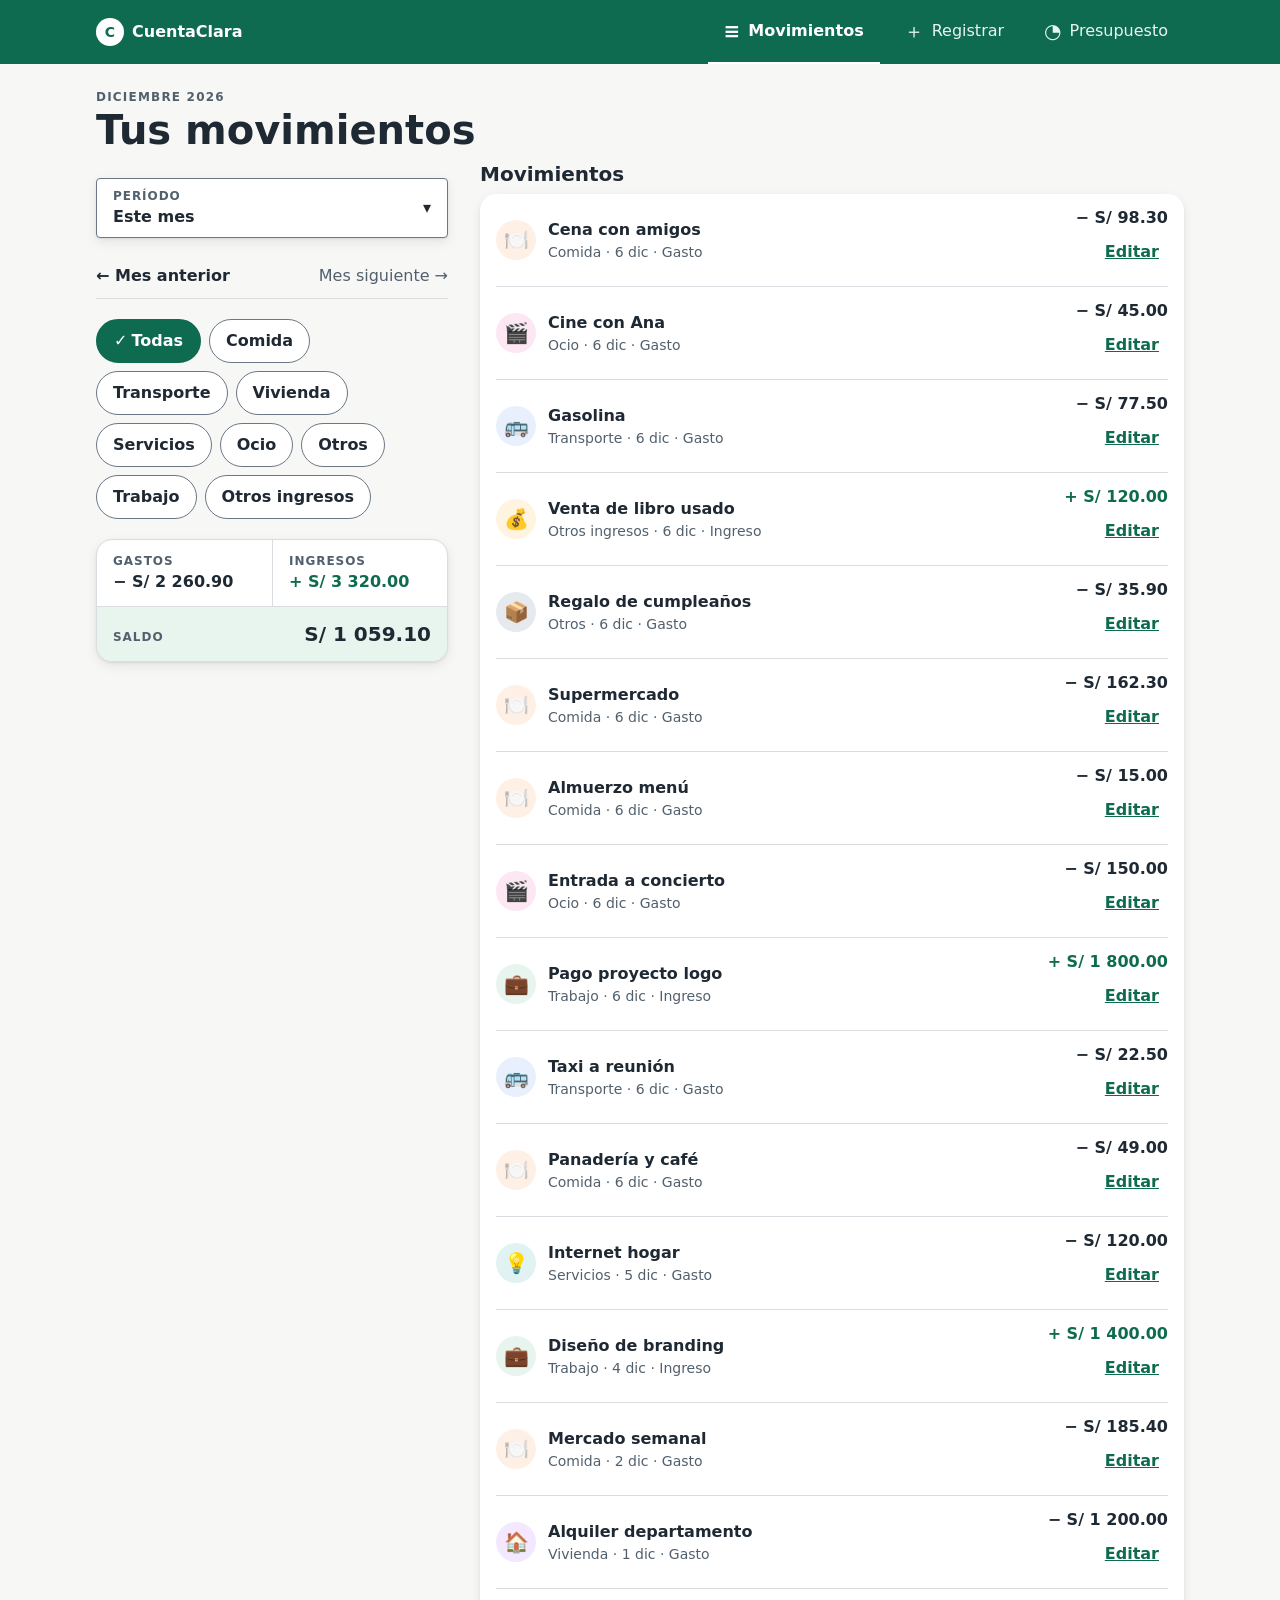
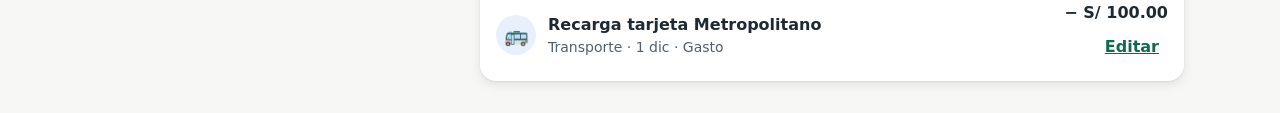
==== commit 383ebed8: "style(ds): barra fina de marca en lugar de la banda grande del encabezado En laptop la barra verde t" ====
--- a/movimientos.html
+++ b/movimientos.html
@@ -12,8 +12,8 @@
   <a class="skip-link" href="#contenido">Saltar al contenido</a>
 
   <header class="page-header">
-    <div class="container">
-      <a class="brand" href="movimientos.html"><span class="brand__mark" aria-hidden="true">C</span>CuentaClara</a>
+    <div class="brand-bar"><div class="container"><a class="brand" href="movimientos.html"><span class="brand__mark" aria-hidden="true">C</span>CuentaClara</a></div></div>
+    <div class="container page-header__body">
     <p class="page-header__eyebrow" id="period-eyebrow">&nbsp;</p>
     <h1 class="page-header__title">Tus movimientos</h1>
     </div>
--- a/styles/tokens.css
+++ b/styles/tokens.css
@@ -53,6 +53,30 @@
   /* Azul: foco */
   --blue-300: #93b4ff;
   --blue-700: #1d4ed8;
+  --blue-50: #e8f0fe;
+  --blue-950: #172554;
+
+  /* Identidad: verde profundo de marca */
+  --green-900: #073b2c;
+
+  /* Categorías (solo decorativo: el nombre siempre va escrito) */
+  --purple-50: #f3e8ff;
+  --purple-300: #d8b4fe;
+  --purple-700: #6b21a8;
+  --purple-950: #2e1065;
+  --teal-50: #e0f2f1;
+  --teal-300: #5eead4;
+  --teal-700: #0f766e;
+  --teal-950: #042f2e;
+  --pink-50: #fce7f3;
+  --pink-300: #f9a8d4;
+  --pink-700: #9d174d;
+  --pink-950: #500724;
+
+  /* Sombras: valores crudos solo aquí */
+  --shadow-color: rgb(17 20 24 / 0.08);
+  --shadow-color-strong: rgb(17 20 24 / 0.14);
+  --radius-lg: 1rem;
 
   /* Espacios: grilla de 8 pt con medio paso de 4 */
   --space-1: 0.25rem;  /* 4 px */
@@ -135,6 +159,32 @@
 
   --color-skeleton: var(--gray-100);
   --color-skeleton-shine: var(--gray-50);
+
+  /* Identidad */
+  --color-brand-bg: var(--green-700);
+  --color-brand-bg-deep: var(--green-900);
+  --color-on-brand: var(--gray-0);                  /* 6.5:1 sobre brand-bg */
+  --color-on-brand-muted: var(--green-50);          /* 5.8:1 sobre brand-bg */
+  --shadow-card: 0 1px 2px var(--shadow-color), 0 4px 12px var(--shadow-color);
+  --shadow-raised: 0 6px 20px var(--shadow-color-strong);
+
+  /* Categorías: fondo del ícono y color del ícono (decorativo, el nombre va escrito) */
+  --color-cat-food-bg: var(--orange-50);
+  --color-cat-food-fg: var(--orange-800);
+  --color-cat-transport-bg: var(--blue-50);
+  --color-cat-transport-fg: var(--blue-700);
+  --color-cat-housing-bg: var(--purple-50);
+  --color-cat-housing-fg: var(--purple-700);
+  --color-cat-utilities-bg: var(--teal-50);
+  --color-cat-utilities-fg: var(--teal-700);
+  --color-cat-leisure-bg: var(--pink-50);
+  --color-cat-leisure-fg: var(--pink-700);
+  --color-cat-other-bg: var(--gray-100);
+  --color-cat-other-fg: var(--gray-700);
+  --color-cat-work-bg: var(--green-50);
+  --color-cat-work-fg: var(--green-700);
+  --color-cat-other_income-bg: var(--amber-50);
+  --color-cat-other_income-fg: var(--amber-800);
 }
 
 /* ---------- 2 · SEMÁNTICOS · tema oscuro ---------- */
@@ -185,6 +235,30 @@
 
   --color-skeleton: var(--gray-800);
   --color-skeleton-shine: var(--gray-925);
+
+  --color-brand-bg: var(--green-950);
+  --color-brand-bg-deep: var(--gray-950);
+  --color-on-brand: var(--green-50);
+  --color-on-brand-muted: var(--green-300);
+  --shadow-color: rgb(0 0 0 / 0.35);
+  --shadow-color-strong: rgb(0 0 0 / 0.5);
+
+  --color-cat-food-bg: var(--orange-950);
+  --color-cat-food-fg: var(--orange-300);
+  --color-cat-transport-bg: var(--blue-950);
+  --color-cat-transport-fg: var(--blue-300);
+  --color-cat-housing-bg: var(--purple-950);
+  --color-cat-housing-fg: var(--purple-300);
+  --color-cat-utilities-bg: var(--teal-950);
+  --color-cat-utilities-fg: var(--teal-300);
+  --color-cat-leisure-bg: var(--pink-950);
+  --color-cat-leisure-fg: var(--pink-300);
+  --color-cat-other-bg: var(--gray-800);
+  --color-cat-other-fg: var(--gray-100);
+  --color-cat-work-bg: var(--green-950);
+  --color-cat-work-fg: var(--green-300);
+  --color-cat-other_income-bg: var(--amber-950);
+  --color-cat-other_income-fg: var(--amber-300);
 }
 
 /* ---------- 3 · COMPONENTE ---------- */
@@ -214,5 +288,8 @@
   --budget-marker-width: 3px;
 
   --card-padding: var(--space-4);
-  --card-radius: var(--radius-md);
-}
+  --card-radius: var(--radius-lg);
+  --cat-icon-size: 2.5rem;
+  --content-max-width-wide: 72rem;
+  --content-max-width-narrow: 36rem;
+}
--- a/styles/components.css
+++ b/styles/components.css
@@ -1103,3 +1103,78 @@
     overflow-x: visible;
   }
 }
+
+/* ---------- Barra fina de marca (revisión de la persona: sin banda grande) ---------- */
+.page-header {
+  padding-block: 0;
+  margin-bottom: 0;
+  color: var(--color-text);
+  background: none;
+  border-radius: 0;
+}
+
+.page-header__eyebrow,
+.page-header__lead {
+  color: var(--color-text-muted);
+}
+
+.page-header__body {
+  padding-block: var(--space-6) var(--space-2);
+}
+
+.page-header :focus-visible {
+  outline-color: var(--color-focus-ring);
+}
+
+.brand-bar {
+  display: flex;
+  align-items: center;
+  min-height: var(--brand-bar-height, 3rem);
+  color: var(--color-on-brand);
+  background: var(--color-brand-bg);
+}
+
+.brand-bar .brand {
+  margin: 0;
+}
+
+.brand-bar :focus-visible {
+  outline-color: var(--color-on-brand);
+}
+
+@media (min-width: 48rem) {
+  body {
+    padding-top: 0;
+  }
+
+  /* La barra verde queda fija arriba y el menú se dibuja sobre ella, a la derecha */
+  .brand-bar {
+    position: sticky;
+    top: 0;
+    z-index: 4;
+    min-height: var(--bottom-nav-height);
+  }
+
+  .bottom-nav {
+    background: transparent;
+    border-bottom: 0;
+    box-shadow: none;
+    pointer-events: none;
+  }
+
+  .bottom-nav__link {
+    pointer-events: auto;
+    color: var(--color-on-brand-muted);
+  }
+
+  .bottom-nav__link[aria-current="page"] {
+    color: var(--color-on-brand);
+    background: transparent;
+    border-bottom-color: var(--color-on-brand);
+  }
+
+  .bottom-nav__link:focus-visible {
+    outline-color: var(--color-on-brand);
+    outline-offset: -4px;
+  }
+}
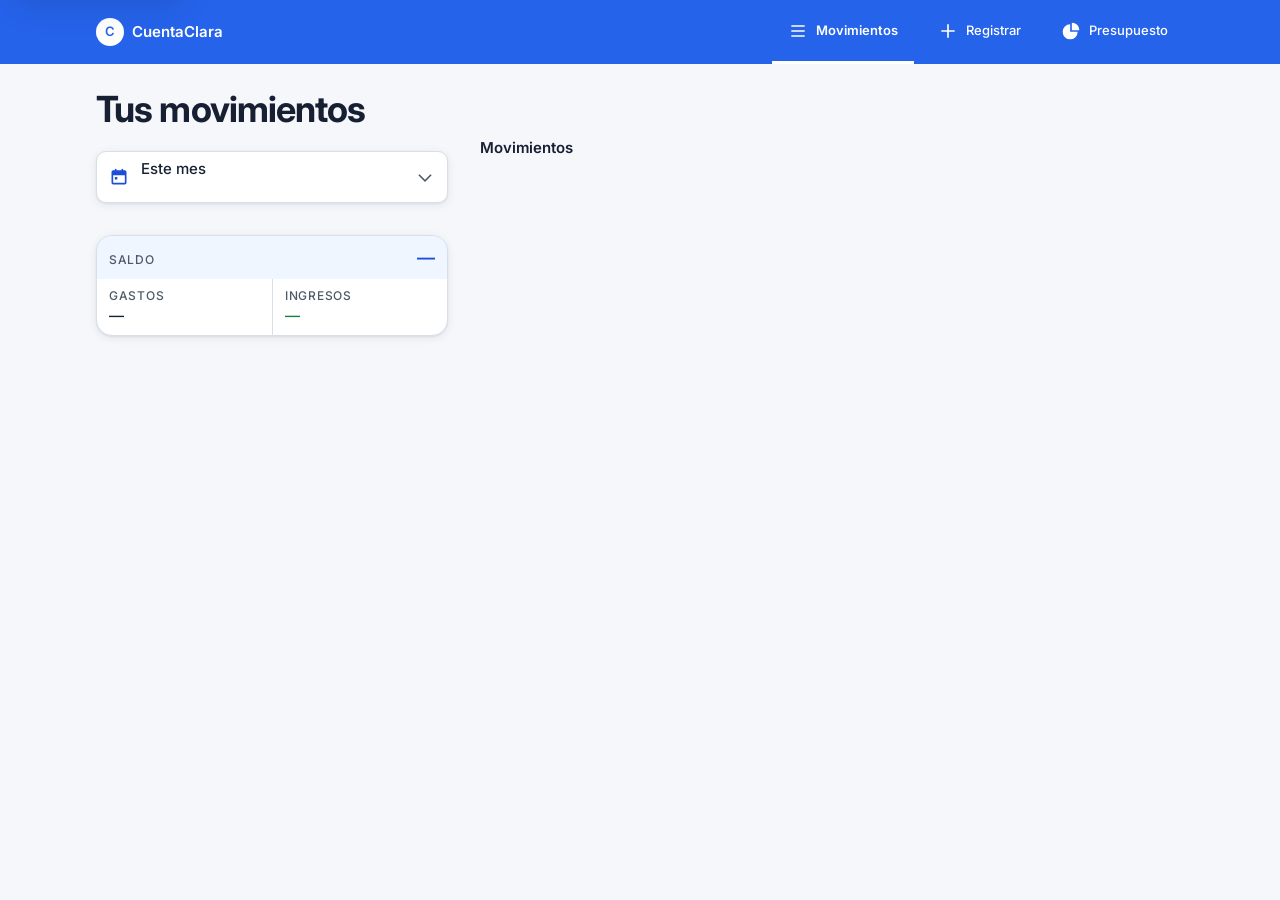
==== commit 615eb232: "feat(hu-01): selector de período en hoja sobre la pantalla, Cargar más y foco estable al cerrar Co-A" ====
--- a/movimientos.html
+++ b/movimientos.html
@@ -5,6 +5,9 @@
   <meta name="viewport" content="width=device-width, initial-scale=1">
   <meta name="description" content="Tus gastos e ingresos del período, con filtro por categoría y total.">
   <title>Movimientos · CuentaClara</title>
+  <link rel="preconnect" href="https://fonts.googleapis.com">
+  <link rel="preconnect" href="https://fonts.gstatic.com" crossorigin>
+  <link rel="stylesheet" href="https://fonts.googleapis.com/css2?family=Inter:wght@400;500;600;700&display=swap">
   <link rel="stylesheet" href="styles/tokens.css">
   <link rel="stylesheet" href="styles/components.css">
 </head>
@@ -14,74 +17,83 @@
   <header class="page-header">
     <div class="brand-bar"><div class="container"><a class="brand" href="movimientos.html"><span class="brand__mark" aria-hidden="true">C</span>CuentaClara</a></div></div>
     <div class="container page-header__body">
-    <p class="page-header__eyebrow" id="period-eyebrow">&nbsp;</p>
-    <h1 class="page-header__title">Tus movimientos</h1>
+      <h1 class="page-header__title">Tus movimientos</h1>
     </div>
   </header>
 
-  <main id="contenido" class="container stack layout">
+  <main id="contenido" class="container stack stack--compact layout">
     <!-- Aviso al volver de editar o eliminar (HU02-7) -->
     <div id="flash"></div>
 
-    <!-- [HU01-12] Selector de período: un solo componente desplegable -->
-    <div class="period-picker">
-      <button class="period-picker__trigger" type="button" id="period-trigger" aria-expanded="false" aria-controls="period-panel">
-        <span><span class="period-picker__caption">Período</span><span class="period-picker__value" id="period-value">Este mes</span></span>
-      </button>
-      <div class="period-picker__panel stack" id="period-panel" hidden>
-        <p class="field__label" id="shortcuts-label">Elige un atajo</p>
-        <div class="period-picker__shortcuts" role="group" aria-labelledby="shortcuts-label">
-          <button class="chip" type="button" data-shortcut="TODAY" aria-pressed="false">Hoy</button>
-          <button class="chip" type="button" data-shortcut="WEEK" aria-pressed="false">Esta semana</button>
-          <button class="chip" type="button" data-shortcut="MONTH" aria-pressed="false">Este mes</button>
-        </div>
-        <!-- [HU01-13] Rango personalizado -->
-        <form class="stack stack--sm" id="range-form" novalidate aria-labelledby="range-label">
-          <p class="field__label" id="range-label">O elige un rango de fechas</p>
-          <div class="period-picker__range">
-            <div class="field">
-              <label class="field__label" for="range-from">Desde</label>
-              <input class="field__control" type="date" id="range-from" name="from" aria-describedby="range-from-error" enterkeyhint="next">
-              <p class="field__error" id="range-from-error"></p>
-            </div>
-            <div class="field">
-              <label class="field__label" for="range-to">Hasta</label>
-              <input class="field__control" type="date" id="range-to" name="to" aria-describedby="range-to-error" enterkeyhint="done">
-              <p class="field__error" id="range-to-error"></p>
-            </div>
-          </div>
-          <button class="btn btn--primary btn--block" type="submit">Aplicar rango</button>
-        </form>
-      </div>
-    </div>
-
-    <!-- [HU01-6] Navegación de mes (solo en la vista de mes) -->
-    <nav class="month-nav" id="month-nav" aria-label="Cambiar de mes"></nav>
+    <!-- [HU01-12] Selector de período a todo el ancho: abre la hoja con atajos y calendario -->
+    <button class="period-trigger" type="button" id="period-trigger" aria-haspopup="dialog" aria-expanded="false" aria-controls="period-sheet">
+      <!--icon:calendar--><svg class="icon" viewBox="0 0 24 24" aria-hidden="true" focusable="false"><path fill-rule="evenodd" d="M8 2a1 1 0 0 1 1 1v1h6V3a1 1 0 1 1 2 0v1h2a2 2 0 0 1 2 2v13a2 2 0 0 1-2 2H5a2 2 0 0 1-2-2V6a2 2 0 0 1 2-2h2V3a1 1 0 0 1 1-1zM5 10v9h14v-9zM7 12h3v3H7z"/></svg>
+      <span class="period-trigger__text">
+        <span class="period-trigger__value" id="period-value">Este mes</span>
+        <span class="period-trigger__range" id="period-range">&nbsp;</span>
+      </span>
+      <!--icon:chevron-down--><svg class="icon" viewBox="0 0 24 24" aria-hidden="true" focusable="false"><path fill-rule="evenodd" d="M5.4 8.6 4 10l8 8 8-8-1.4-1.4-6.6 6.6z"/></svg>
+    </button>
 
     <!-- [HU01-3] Filtro por categoría -->
     <div class="chip-group" id="category-chips" role="group" aria-label="Filtrar por categoría"></div>
 
-    <!-- [HU01-5] Totales de lo filtrado -->
+    <!-- [HU01-5] Totales de lo filtrado: saldo arriba, gastos e ingresos abajo -->
     <dl class="summary" id="summary" aria-label="Resumen del período">
+      <div class="summary__item summary__item--total"><dt class="summary__label">Saldo</dt><dd class="summary__value" id="total-balance">—</dd></div>
       <div class="summary__item"><dt class="summary__label">Gastos</dt><dd class="summary__value amount amount--expense" id="total-expenses">—</dd></div>
       <div class="summary__item"><dt class="summary__label">Ingresos</dt><dd class="summary__value amount amount--income" id="total-income">—</dd></div>
-      <div class="summary__item summary__item--total"><dt class="summary__label">Saldo</dt><dd class="summary__value" id="total-balance">—</dd></div>
     </dl>
 
     <p class="visually-hidden" id="announcer" role="status" aria-live="polite"></p>
 
     <section class="stack stack--sm layout__main" aria-labelledby="list-title">
-      <h2 class="card__title" id="list-title" tabindex="-1">Movimientos</h2>
-      <!-- [HU01-7..9] Lista y estados de carga, vacío y error -->
+      <h2 class="list-title" id="list-title" tabindex="-1">Movimientos</h2>
+      <!-- [HU01-7..9] Lista (con "Cargar más") y estados de carga, vacío y error -->
       <div id="list-region" aria-busy="true"></div>
     </section>
+
+    <!-- [HU01-12] [HU01-13] Hoja sobre la pantalla: atajos, calendario y rango -->
+    <dialog class="sheet" id="period-sheet" aria-labelledby="period-sheet-title">
+      <div class="sheet__inner">
+        <div class="sheet__header">
+          <h2 class="sheet__title" id="period-sheet-title">Elige un período</h2>
+          <button class="icon-btn" type="button" data-close><!--icon:close--><svg class="icon" viewBox="0 0 24 24" aria-hidden="true" focusable="false"><path fill-rule="evenodd" d="M6.4 5 5 6.4 10.6 12 5 17.6 6.4 19l5.6-5.6 5.6 5.6 1.4-1.4-5.6-5.6L19 6.4 17.6 5 12 10.6z"/></svg><span class="visually-hidden">Cerrar</span></button>
+        </div>
+        <div class="option-group" role="group" aria-label="Atajos de período">
+          <button class="option" type="button" data-shortcut="TODAY" aria-pressed="false">Hoy</button>
+          <button class="option" type="button" data-shortcut="WEEK" aria-pressed="false">Esta semana</button>
+          <button class="option" type="button" data-shortcut="MONTH" aria-pressed="false">Este mes</button>
+          <button class="option" type="button" data-shortcut="PREV_MONTH" aria-pressed="false">Mes anterior</button>
+        </div>
+        <form class="stack stack--compact" id="range-form" novalidate aria-label="Rango personalizado">
+          <cc-calendario-rango id="range-calendar"></cc-calendario-rango>
+          <div class="period-range">
+            <div class="field">
+              <label class="field__label" for="range-from">Desde</label>
+              <input class="field__control" type="date" id="range-from" name="from" aria-describedby="range-from-error">
+              <p class="field__error" id="range-from-error"></p>
+            </div>
+            <div class="field">
+              <label class="field__label" for="range-to">Hasta</label>
+              <input class="field__control" type="date" id="range-to" name="to" aria-describedby="range-to-error">
+              <p class="field__error" id="range-to-error"></p>
+            </div>
+          </div>
+          <div class="sheet__footer">
+            <button class="btn btn--secondary" type="button" data-close>Cancelar</button>
+            <button class="btn btn--primary" type="submit">Aplicar rango</button>
+          </div>
+        </form>
+      </div>
+    </dialog>
   </main>
 
   <nav class="bottom-nav" aria-label="Principal">
     <ul class="bottom-nav__list">
-      <li><a class="bottom-nav__link" href="movimientos.html" aria-current="page"><span class="bottom-nav__icon" aria-hidden="true">≡</span>Movimientos</a></li>
-      <li><a class="bottom-nav__link" href="registrar.html"><span class="bottom-nav__icon" aria-hidden="true">＋</span>Registrar</a></li>
-      <li><a class="bottom-nav__link" href="presupuesto.html"><span class="bottom-nav__icon" aria-hidden="true">◔</span>Presupuesto</a></li>
+      <li><a class="bottom-nav__link" href="movimientos.html" aria-current="page"><!--icon:list--><svg class="icon" viewBox="0 0 24 24" aria-hidden="true" focusable="false"><path fill-rule="evenodd" d="M4 5h16v2H4zM4 11h16v2H4zM4 17h16v2H4z"/></svg>Movimientos</a></li>
+      <li><a class="bottom-nav__link" href="registrar.html"><!--icon:plus--><svg class="icon" viewBox="0 0 24 24" aria-hidden="true" focusable="false"><path fill-rule="evenodd" d="M11 4h2v7h7v2h-7v7h-2v-7H4v-2h7z"/></svg>Registrar</a></li>
+      <li><a class="bottom-nav__link" href="presupuesto.html"><!--icon:pie--><svg class="icon" viewBox="0 0 24 24" aria-hidden="true" focusable="false"><path fill-rule="evenodd" d="M11 4a9 9 0 1 0 9 9h-9zM13 2v9h9a9 9 0 0 0-9-9z"/></svg>Presupuesto</a></li>
     </ul>
   </nav>
 
--- a/styles/tokens.css
+++ b/styles/tokens.css
@@ -5,78 +5,67 @@
      2 · SEMÁNTICOS   intención; el tema oscuro redefine solo esta capa
      3 · COMPONENTE   decisiones de un componente
    Los componentes de components.css usan las capas 2 y 3, nunca la 1.
-   Contrastes (WCAG 2.2): texto ≥ 4.5:1 y bordes/barras ≥ 3:1, medidos contra
-   la superficie donde se usan.
+   Marca: azul vibrante (revisión de la persona, bitácora #21).
+   Contrastes (WCAG 2.2) medidos con script contra la superficie donde se usan:
+   texto ≥ 4.5:1; bordes de controles y rellenos de barra ≥ 3:1.
    ===================================================================== */
 
 /* ---------- 1 · PRIMITIVOS ---------- */
 :root {
-  /* Grises */
+  /* Grises fríos */
   --gray-0: #ffffff;
-  --gray-50: #f7f7f5;
-  --gray-100: #e6e9ed;
-  --gray-200: #d9dde1;
-  --gray-400: #a7b0ba;
-  --gray-500: #7b8794;
-  --gray-600: #6b7785;
-  --gray-700: #52606d;
-  --gray-800: #2a313a;
-  --gray-900: #1f2933;
-  --gray-925: #1b2027;
-  --gray-950: #111418;
-
-  /* Verde: marca, acción e ingresos */
-  --green-50: #e7f5ee;
-  --green-300: #6fcf9f;
-  --green-700: #0f6b4f;
-  --green-800: #0a523c;
-  --green-950: #0b1f17;
+  --gray-50: #f5f7fb;
+  --gray-100: #e8ecf2;
+  --gray-200: #d9dee7;
+  --gray-400: #a7b0be;
+  --gray-500: #7d8797;
+  --gray-600: #687385;
+  --gray-700: #4d5868;
+  --gray-800: #263043;
+  --gray-900: #172033;
+  --gray-925: #111a2e;
+  --gray-950: #0b1220;
+
+  /* Azul: marca y acción */
+  --blue-50: #eff6ff;
+  --blue-300: #93c5fd;
+  --blue-400: #60a5fa;
+  --blue-600: #2563eb;
+  --blue-700: #1d4ed8;
+  --blue-900: #1e3a8a;
+  --blue-950: #172554;
+
+  /* Verde: ingresos y presupuesto bajo control */
+  --green-50: #f0fdf4;
+  --green-300: #86efac;
+  --green-700: #15803d;
+  --green-950: #052e16;
 
   /* Ámbar: cerca del límite */
-  --amber-50: #fff4e0;
-  --amber-300: #f5b754;
-  --amber-800: #8a4b00;
-  --amber-950: #3a2a10;
+  --amber-50: #fffbeb;
+  --amber-300: #fcd34d;
+  --amber-700: #b45309;
+  --amber-950: #451a03;
 
   /* Naranja: límite alcanzado */
-  --orange-50: #fff0e6;
-  --orange-300: #fdae6b;
-  --orange-800: #9a3412;
-  --orange-950: #3b1d0f;
-
-  /* Rojo: error y límite excedido */
-  --red-50: #fdecea;
-  --red-300: #ff8a80;
-  --red-700: #b42318;
-  --red-950: #3d1512;
-
-  /* Azul: foco */
-  --blue-300: #93b4ff;
-  --blue-700: #1d4ed8;
-  --blue-50: #e8f0fe;
-  --blue-950: #172554;
-
-  /* Identidad: verde profundo de marca */
-  --green-900: #073b2c;
-
-  /* Categorías (solo decorativo: el nombre siempre va escrito) */
-  --purple-50: #f3e8ff;
-  --purple-300: #d8b4fe;
-  --purple-700: #6b21a8;
-  --purple-950: #2e1065;
-  --teal-50: #e0f2f1;
-  --teal-300: #5eead4;
-  --teal-700: #0f766e;
-  --teal-950: #042f2e;
-  --pink-50: #fce7f3;
-  --pink-300: #f9a8d4;
-  --pink-700: #9d174d;
-  --pink-950: #500724;
-
-  /* Sombras: valores crudos solo aquí */
-  --shadow-color: rgb(17 20 24 / 0.08);
-  --shadow-color-strong: rgb(17 20 24 / 0.14);
-  --radius-lg: 1rem;
+  --orange-50: #fff7ed;
+  --orange-300: #fdba74;
+  --orange-700: #c2410c;
+  --orange-950: #431407;
+
+  /* Rojo: errores y límite excedido */
+  --red-50: #fef2f2;
+  --red-300: #fca5a5;
+  --red-600: #dc2626;
+  --red-700: #b91c1c;
+  --red-950: #450a0a;
+
+  /* Sombras y velo del modal: valores crudos */
+  --shadow-light: rgb(23 32 51 / 0.08);
+  --shadow-light-strong: rgb(23 32 51 / 0.18);
+  --shadow-dark: rgb(0 0 0 / 0.45);
+  --veil-light: rgb(11 18 32 / 0.45);
+  --veil-dark: rgb(0 0 0 / 0.6);
 
   /* Espacios: grilla de 8 pt con medio paso de 4 */
   --space-1: 0.25rem;  /* 4 px */
@@ -87,27 +76,37 @@
   --space-8: 2rem;     /* 32 px */
   --space-12: 3rem;    /* 48 px */
 
-  /* Tipografía: escala 16 × 1.25 */
-  --font-family-base: system-ui, "Segoe UI", Roboto, sans-serif;
-  --font-size-xs: 0.75rem;
-  --font-size-sm: 0.875rem;
-  --font-size-md: 1rem;
-  --font-size-lg: 1.25rem;
-  --font-size-xl: 1.5rem;
-  --font-size-2xl: 2rem;
+  /* Tipografía: escala compacta (revisión de la persona: los textos se sentían grandes).
+     El cuerpo es de 15 px; los campos se quedan en 16 px para evitar el zoom de iOS. */
+  /* Inter (Google Fonts, pesos 400–700): más liviana que la del sistema; si no carga, usa la del sistema */
+  --font-family-base: "Inter", system-ui, "Segoe UI", Roboto, sans-serif;
+  --font-size-xs: 0.75rem;     /* 12 px */
+  --font-size-sm: 0.8125rem;   /* 13 px */
+  --font-size-md: 0.9375rem;   /* 15 px */
+  --font-size-input: 1rem;     /* 16 px */
+  --font-size-lg: 1.125rem;    /* 18 px */
+  --font-size-xl: 1.375rem;    /* 22 px */
+  --font-size-2xl: 1.75rem;    /* 28 px */
+  --font-size-3xl: 2.25rem;    /* 36 px */
   --font-weight-regular: 400;
+  --font-weight-medium: 500;
   --font-weight-semibold: 600;
-  --font-weight-bold: 700;
+  --font-weight-bold: 600;                          /* sin 700 en el texto: la fuente se sentía pesada (bitácora #29) */
+  --font-weight-title: 700;                         /* solo los títulos de cada vista */
+  --letter-spacing-title: -0.025em;
   --line-height-body: 1.5;
   --line-height-heading: 1.2;
 
-  /* Formas */
-  --radius-sm: 0.25rem;
-  --radius-md: 0.5rem;
+  /* Formas y movimiento */
+  --radius-sm: 0.375rem;
+  --radius-md: 0.625rem;
+  --radius-lg: 1rem;
+  --radius-xl: 1.5rem;
   --radius-pill: 999px;
   --border-width-1: 1px;
   --border-width-2: 2px;
   --duration-fast: 150ms;
+  --duration-sheet: 220ms;
 }
 
 /* ---------- 2 · SEMÁNTICOS · tema claro ---------- */
@@ -117,74 +116,59 @@
   --color-bg: var(--gray-50);
   --color-surface: var(--gray-0);
   --color-surface-muted: var(--gray-100);
-  --color-text: var(--gray-900);                    /* 14.8:1 sobre surface */
-  --color-text-muted: var(--gray-700);              /* 6.5:1 */
-  --color-border: var(--gray-600);                  /* 4.6:1 · bordes de controles */
+  --color-text: var(--gray-900);                    /* 16.3:1 sobre surface */
+  --color-text-muted: var(--gray-700);              /* 6.7:1 sobre bg (el fondo más claro donde se usa) */
+  --color-border: var(--gray-600);                  /* 4.8:1 · borde de campos */
   --color-divider: var(--gray-200);                 /* decorativo */
 
-  --color-action-primary: var(--green-700);         /* 6.5:1 con on-action */
-  --color-action-primary-hover: var(--green-800);
+  --color-brand: var(--blue-600);                   /* barra de marca */
+  --color-on-brand: var(--gray-0);                  /* 5.2:1 sobre brand */
+  --color-action-primary: var(--blue-600);          /* 5.2:1 con on-action */
+  --color-action-primary-hover: var(--blue-700);
   --color-on-action: var(--gray-0);
   --color-action-secondary-bg: var(--gray-0);
   --color-action-secondary-hover: var(--gray-100);
-  --color-selected-bg: var(--green-50);
-  --color-selected-border: var(--green-700);
+  --color-accent-text: var(--blue-700);             /* enlaces y menú activo: 6.7:1 */
+  --color-selected-bg: var(--blue-50);
+  --color-selected-text: var(--blue-700);           /* 6.2:1 sobre selected-bg */
   --color-focus-ring: var(--blue-700);              /* 6.3:1 sobre bg */
-
-  --color-income-text: var(--green-700);            /* 6.5:1 */
+  --color-backdrop: var(--veil-light);
+
+  --color-income-text: var(--green-700);            /* 5.0:1 */
   --color-expense-text: var(--gray-900);
 
-  --color-danger-text: var(--red-700);              /* 6.6:1 */
+  --color-danger-text: var(--red-700);              /* 6.5:1 · 5.9:1 sobre danger-bg */
   --color-danger-bg: var(--red-50);
   --color-danger-border: var(--red-700);
+  --color-danger-solid: var(--red-600);             /* 4.8:1 con texto surface */
   --color-success-text: var(--green-700);
   --color-success-bg: var(--green-50);
   --color-success-border: var(--green-700);
 
-  /* Presupuesto: 4 estados (R5). El texto y el patrón distinguen; el color refuerza. */
+  /* Presupuesto: 4 estados (R5). El texto y el ícono distinguen; el color de la barra sólida refuerza. */
   --color-budget-track: var(--gray-100);
-  --color-budget-track-border: var(--gray-600);     /* 4.6:1: el contorno de la barra se ve */
-  --color-budget-normal-fill: var(--green-700);     /* 5.3:1 sobre track */
+  --color-budget-normal-fill: var(--green-700);     /* 4.2:1 sobre track */
   --color-budget-normal-text: var(--green-700);
-  --color-budget-near-fill: var(--amber-800);       /* 5.6:1 sobre track */
-  --color-budget-near-text: var(--amber-800);       /* 6.8:1 */
+  --color-budget-near-fill: var(--amber-700);       /* 4.2:1 sobre track */
+  --color-budget-near-text: var(--amber-700);       /* 5.0:1 · 4.8:1 sobre near-bg */
   --color-budget-near-bg: var(--amber-50);
-  --color-budget-reached-fill: var(--orange-800);   /* 6.0:1 sobre track */
-  --color-budget-reached-text: var(--orange-800);   /* 7.3:1 */
+  --color-budget-reached-fill: var(--orange-700);   /* 4.4:1 sobre track */
+  --color-budget-reached-text: var(--orange-700);   /* 5.2:1 · 4.9:1 sobre reached-bg */
   --color-budget-reached-bg: var(--orange-50);
-  --color-budget-exceeded-fill: var(--red-700);     /* 5.4:1 sobre track */
-  --color-budget-exceeded-text: var(--red-700);     /* 6.6:1 */
+  --color-budget-exceeded-fill: var(--red-600);     /* 4.1:1 sobre track */
+  --color-budget-exceeded-text: var(--red-700);
   --color-budget-exceeded-bg: var(--red-50);
-  --color-budget-pattern: var(--gray-0);            /* rayas sobre el relleno */
+
+  /* Ícono de categoría: un solo color, el de marca, sobre un círculo claro (revisión de la persona) */
+  --color-cat-icon-bg: var(--blue-50);
+  --color-cat-icon-fg: var(--blue-600);             /* 4.8:1 sobre cat-icon-bg (decorativo) */
 
   --color-skeleton: var(--gray-100);
   --color-skeleton-shine: var(--gray-50);
 
-  /* Identidad */
-  --color-brand-bg: var(--green-700);
-  --color-brand-bg-deep: var(--green-900);
-  --color-on-brand: var(--gray-0);                  /* 6.5:1 sobre brand-bg */
-  --color-on-brand-muted: var(--green-50);          /* 5.8:1 sobre brand-bg */
-  --shadow-card: 0 1px 2px var(--shadow-color), 0 4px 12px var(--shadow-color);
-  --shadow-raised: 0 6px 20px var(--shadow-color-strong);
-
-  /* Categorías: fondo del ícono y color del ícono (decorativo, el nombre va escrito) */
-  --color-cat-food-bg: var(--orange-50);
-  --color-cat-food-fg: var(--orange-800);
-  --color-cat-transport-bg: var(--blue-50);
-  --color-cat-transport-fg: var(--blue-700);
-  --color-cat-housing-bg: var(--purple-50);
-  --color-cat-housing-fg: var(--purple-700);
-  --color-cat-utilities-bg: var(--teal-50);
-  --color-cat-utilities-fg: var(--teal-700);
-  --color-cat-leisure-bg: var(--pink-50);
-  --color-cat-leisure-fg: var(--pink-700);
-  --color-cat-other-bg: var(--gray-100);
-  --color-cat-other-fg: var(--gray-700);
-  --color-cat-work-bg: var(--green-50);
-  --color-cat-work-fg: var(--green-700);
-  --color-cat-other_income-bg: var(--amber-50);
-  --color-cat-other_income-fg: var(--amber-800);
+  --shadow-card: 0 1px 2px var(--shadow-light), 0 2px 10px var(--shadow-light);
+  --shadow-raised: 0 12px 32px var(--shadow-light-strong);
+  --shadow-nav: 0 -2px 12px var(--shadow-light);
 }
 
 /* ---------- 2 · SEMÁNTICOS · tema oscuro ---------- */
@@ -194,76 +178,64 @@
   --color-bg: var(--gray-950);
   --color-surface: var(--gray-925);
   --color-surface-muted: var(--gray-800);
-  --color-text: var(--gray-100);                    /* 13.4:1 sobre surface */
-  --color-text-muted: var(--gray-400);              /* 7.5:1 */
-  --color-border: var(--gray-500);                  /* 4.4:1 · bordes piden ≥ 3:1 */
+  --color-text: var(--gray-100);
+  --color-text-muted: var(--gray-400);
+  --color-border: var(--gray-500);
   --color-divider: var(--gray-800);
 
-  --color-action-primary: var(--green-300);         /* 9:1 con on-action */
-  --color-action-primary-hover: var(--green-50);
-  --color-on-action: var(--green-950);
+  --color-brand: var(--blue-900);
+  --color-on-brand: var(--gray-0);
+  --color-action-primary: var(--blue-400);
+  --color-action-primary-hover: var(--blue-300);
+  --color-on-action: var(--gray-950);
   --color-action-secondary-bg: var(--gray-925);
   --color-action-secondary-hover: var(--gray-800);
-  --color-selected-bg: var(--green-950);
-  --color-selected-border: var(--green-300);
-  --color-focus-ring: var(--blue-300);              /* 9:1 */
-
-  --color-income-text: var(--green-300);            /* 8.7:1 */
+  --color-accent-text: var(--blue-300);
+  --color-selected-bg: var(--blue-950);
+  --color-selected-text: var(--blue-300);
+  --color-focus-ring: var(--blue-300);
+  --color-backdrop: var(--veil-dark);
+
+  --color-income-text: var(--green-300);
   --color-expense-text: var(--gray-100);
 
-  --color-danger-text: var(--red-300);              /* 7.2:1 */
+  --color-danger-text: var(--red-300);
   --color-danger-bg: var(--red-950);
   --color-danger-border: var(--red-300);
+  --color-danger-solid: var(--red-300);
   --color-success-text: var(--green-300);
   --color-success-bg: var(--green-950);
   --color-success-border: var(--green-300);
 
   --color-budget-track: var(--gray-800);
-  --color-budget-track-border: var(--gray-500);     /* 4.4:1 */
   --color-budget-normal-fill: var(--green-300);
   --color-budget-normal-text: var(--green-300);
   --color-budget-near-fill: var(--amber-300);
-  --color-budget-near-text: var(--amber-300);       /* 9.2:1 */
+  --color-budget-near-text: var(--amber-300);
   --color-budget-near-bg: var(--amber-950);
   --color-budget-reached-fill: var(--orange-300);
-  --color-budget-reached-text: var(--orange-300);   /* 8.9:1 */
+  --color-budget-reached-text: var(--orange-300);
   --color-budget-reached-bg: var(--orange-950);
   --color-budget-exceeded-fill: var(--red-300);
-  --color-budget-exceeded-text: var(--red-300);     /* 7.2:1 */
+  --color-budget-exceeded-text: var(--red-300);
   --color-budget-exceeded-bg: var(--red-950);
-  --color-budget-pattern: var(--gray-950);
+
+  --color-cat-icon-bg: var(--blue-950);
+  --color-cat-icon-fg: var(--blue-300);
 
   --color-skeleton: var(--gray-800);
   --color-skeleton-shine: var(--gray-925);
 
-  --color-brand-bg: var(--green-950);
-  --color-brand-bg-deep: var(--gray-950);
-  --color-on-brand: var(--green-50);
-  --color-on-brand-muted: var(--green-300);
-  --shadow-color: rgb(0 0 0 / 0.35);
-  --shadow-color-strong: rgb(0 0 0 / 0.5);
-
-  --color-cat-food-bg: var(--orange-950);
-  --color-cat-food-fg: var(--orange-300);
-  --color-cat-transport-bg: var(--blue-950);
-  --color-cat-transport-fg: var(--blue-300);
-  --color-cat-housing-bg: var(--purple-950);
-  --color-cat-housing-fg: var(--purple-300);
-  --color-cat-utilities-bg: var(--teal-950);
-  --color-cat-utilities-fg: var(--teal-300);
-  --color-cat-leisure-bg: var(--pink-950);
-  --color-cat-leisure-fg: var(--pink-300);
-  --color-cat-other-bg: var(--gray-800);
-  --color-cat-other-fg: var(--gray-100);
-  --color-cat-work-bg: var(--green-950);
-  --color-cat-work-fg: var(--green-300);
-  --color-cat-other_income-bg: var(--amber-950);
-  --color-cat-other_income-fg: var(--amber-300);
+  --shadow-card: 0 1px 3px var(--shadow-dark);
+  --shadow-raised: 0 12px 32px var(--shadow-dark);
+  --shadow-nav: 0 -2px 12px var(--shadow-dark);
 }
 
 /* ---------- 3 · COMPONENTE ---------- */
 :root {
   --content-max-width: 40rem;
+  --content-max-width-wide: 72rem;
+  --content-max-width-narrow: 36rem;
 
   --control-height: 2.75rem;                        /* 44 px: objetivo táctil mínimo */
   --button-height: 3rem;                            /* 48 px: acción primaria (Fitts) */
@@ -271,25 +243,28 @@
   --button-font-weight: var(--font-weight-semibold);
 
   --field-border-width: var(--border-width-1);
-  --field-radius: var(--radius-sm);
+  --field-radius: var(--radius-md);
   --field-error-border-width: var(--border-width-2);
 
-  --chip-height: 2.75rem;
+  --chip-height: 2.75rem;                           /* área táctil (44 px) */
+  --chip-visual-height: 2.25rem;                    /* lo que se ve (36 px) */
   --chip-radius: var(--radius-pill);
 
   --focus-ring-width: 3px;
   --focus-ring-offset: 2px;
 
-  --list-row-min-height: 4rem;
+  --icon-size: 1.25rem;
+  --cat-icon-size: 2.5rem;
+  --brand-bar-height: 3rem;
   --bottom-nav-height: 4rem;
-
-  --budget-bar-height: 0.75rem;
+  --action-bar-space: 4.5rem;                       /* alto de la barra de Guardar fija */
+  --list-row-min-height: 3.5rem;
+
+  --budget-bar-height: 0.625rem;
   --budget-bar-radius: var(--radius-pill);
-  --budget-marker-width: 3px;
 
   --card-padding: var(--space-4);
   --card-radius: var(--radius-lg);
-  --cat-icon-size: 2.5rem;
-  --content-max-width-wide: 72rem;
-  --content-max-width-narrow: 36rem;
-}
+  --sheet-radius: var(--radius-xl);
+  --calendar-day-size: 2.25rem;                     /* 36 px por día: celda de 46 × 36 px, cumple WCAG 2.5.8 (24 px) */
+}
--- a/styles/components.css
+++ b/styles/components.css
@@ -1,8 +1,9 @@
 /* =====================================================================
    CuentaClara · Componentes y layouts
    Usa solo tokens semánticos y de componente de tokens.css. Sin hex.
-   Mobile-first desde 360 px, con un solo breakpoint: 48rem (768 px).
-   Componentes con BEM. Las variantes reasignan los tokens locales (--_bg, --_fg, --_border).
+   Mobile-first desde 360 px; un solo breakpoint: 48rem (768 px).
+   Componentes con BEM; las variantes reasignan tokens locales (--_bg, --_fg, --_border).
+   Estilo: superficies suaves con sombra, sin bordes gruesos ni subrayados (revisión de la persona).
    ===================================================================== */
 
 /* ---------- Base ---------- */
@@ -20,6 +21,7 @@
   margin: 0;
   font-family: var(--font-family-base);
   font-size: var(--font-size-md);
+  font-weight: var(--font-weight-regular);
   line-height: var(--line-height-body);
   color: var(--color-text);
   background: var(--color-bg);
@@ -29,9 +31,11 @@
 
 h1,
 h2,
-h3 {
+h3,
+h4 {
+  margin: 0;
+  font-weight: var(--font-weight-semibold);
   line-height: var(--line-height-heading);
-  margin: 0;
 }
 
 p {
@@ -40,7 +44,8 @@
 }
 
 a {
-  color: var(--color-action-primary);
+  color: var(--color-accent-text);
+  text-decoration: none;
 }
 
 :focus-visible {
@@ -71,14 +76,22 @@
   top: calc(-1 * var(--space-12));
   z-index: 10;
   padding: var(--space-2) var(--space-4);
+  color: var(--color-text);
   background: var(--color-surface);
-  color: var(--color-text);
-  border: var(--border-width-2) solid var(--color-focus-ring);
   border-radius: var(--radius-sm);
+  box-shadow: var(--shadow-raised);
 }
 
 .skip-link:focus {
   top: var(--space-2);
+}
+
+.icon {
+  display: block;
+  flex: none;
+  width: var(--icon-size);
+  height: var(--icon-size);
+  fill: currentColor;
 }
 
 /* ---------- Layouts ---------- */
@@ -99,6 +112,10 @@
   --stack-gap: var(--space-2);
 }
 
+.stack--compact {
+  --stack-gap: var(--space-3);
+}
+
 .stack--lg {
   --stack-gap: var(--space-6);
 }
@@ -114,41 +131,78 @@
   justify-content: space-between;
 }
 
-/* ---------- Encabezado de página ---------- */
-.page-header {
-  padding-block: var(--space-6) var(--space-4);
+/* ---------- Barra de marca y encabezado ---------- */
+.brand-bar {
+  display: flex;
+  align-items: center;
+  min-height: var(--brand-bar-height);
+  color: var(--color-on-brand);
+  background: var(--color-brand);
+}
+
+.brand {
+  display: inline-flex;
+  align-items: center;
+  gap: var(--space-2);
+  min-height: var(--control-height);
+  font-weight: var(--font-weight-semibold);
+  color: inherit;
+}
+
+.brand__mark {
+  display: inline-grid;
+  place-items: center;
+  width: 1.75rem;
+  height: 1.75rem;
+  font-size: var(--font-size-sm);
+  color: var(--color-brand);
+  background: var(--color-on-brand);
+  border-radius: var(--radius-pill);
+}
+
+.brand-bar :focus-visible {
+  outline-color: var(--color-on-brand);
+}
+
+.page-header__body {
+  padding-block: var(--space-4) var(--space-1);
 }
 
 .page-header__eyebrow {
   font-size: var(--font-size-xs);
-  font-weight: var(--font-weight-bold);
-  letter-spacing: 0.1em;
+  font-weight: var(--font-weight-medium);
+  letter-spacing: 0.08em;
   text-transform: uppercase;
   color: var(--color-text-muted);
 }
 
+/* Título de la vista: grande, con peso y tracking ajustado para que se lea como título */
 .page-header__title {
   font-size: var(--font-size-2xl);
+  font-weight: var(--font-weight-title);
+  letter-spacing: var(--letter-spacing-title);
 }
 
 .page-header__lead {
-  color: var(--color-text-muted);
-  margin-top: var(--space-2);
-}
-
-/* ---------- Navegación inferior ---------- */
+  margin-top: var(--space-1);
+  font-size: var(--font-size-sm);
+  color: var(--color-text-muted);
+}
+
+/* ---------- Navegación inferior (barra superior en laptop) ---------- */
 .bottom-nav {
   position: fixed;
   inset-inline: 0;
   bottom: 0;
   z-index: 5;
   background: var(--color-surface);
-  border-top: var(--border-width-1) solid var(--color-divider);
+  box-shadow: var(--shadow-nav);
 }
 
 .bottom-nav__list {
   display: grid;
-  grid-template-columns: repeat(3, minmax(0, 1fr));
+  grid-auto-columns: minmax(0, 1fr);
+  grid-auto-flow: column;
   max-width: var(--content-max-width);
   margin: 0 auto;
   padding: 0;
@@ -162,30 +216,30 @@
   justify-content: center;
   gap: var(--space-1);
   min-height: var(--bottom-nav-height);
-  font-size: var(--font-size-sm);
-  color: var(--color-text-muted);
-  text-decoration: none;
-  border-top: var(--border-width-2) solid transparent;
-}
-
+  font-size: var(--font-size-xs);
+  font-weight: var(--font-weight-medium);
+  color: var(--color-text-muted);
+  border-top: 3px solid transparent;
+}
+
+.bottom-nav__link .icon {
+  width: 1.5rem;
+  height: 1.5rem;
+}
+
+/* Pestaña actual: texto e ícono en el color de marca (revisión de la persona) */
 .bottom-nav__link[aria-current="page"] {
-  color: var(--color-text);
-  font-weight: var(--font-weight-bold);
+  font-weight: var(--font-weight-semibold);
+  color: var(--color-accent-text);
   border-top-color: var(--color-action-primary);
-  background: var(--color-selected-bg);
-}
-
-.bottom-nav__icon {
-  font-size: var(--font-size-lg);
-  line-height: 1;
-}
-
-/* ---------- Botón ---------- */
+}
+
+/* ---------- Botones ---------- */
 .btn {
   --_bg: var(--color-action-primary);
   --_bg-hover: var(--color-action-primary-hover);
   --_fg: var(--color-on-action);
-  --_border: var(--color-action-primary);
+  --_border: transparent;
 
   display: inline-flex;
   align-items: center;
@@ -227,20 +281,17 @@
 }
 
 .btn--danger-solid {
-  --_bg: var(--color-danger-text);
+  --_bg: var(--color-danger-solid);
   --_bg-hover: var(--color-danger-text);
   --_fg: var(--color-surface);
-  --_border: var(--color-danger-text);
-}
-
+}
+
+/* Acción de texto: sin subrayado, en el color de acento */
 .btn--link {
   --_bg: transparent;
-  --_bg-hover: transparent;
-  --_fg: var(--color-action-primary);
-  --_border: transparent;
+  --_bg-hover: var(--color-selected-bg);
+  --_fg: var(--color-accent-text);
   padding-inline: var(--space-2);
-  text-decoration: underline;
-  font-weight: var(--font-weight-semibold);
 }
 
 .btn--block {
@@ -257,24 +308,63 @@
   cursor: progress;
 }
 
-/* Barra de acción fija en la zona del pulgar (Fitts) */
+.icon-btn {
+  display: inline-grid;
+  place-items: center;
+  flex: none;
+  width: var(--control-height);
+  height: var(--control-height);
+  padding: 0;
+  color: var(--color-text);
+  background: transparent;
+  border: 0;
+  border-radius: var(--radius-pill);
+  cursor: pointer;
+}
+
+.icon-btn:hover {
+  background: var(--color-surface-muted);
+}
+
+.icon-btn:disabled,
+.icon-btn--disabled {
+  cursor: default;
+  opacity: 0.35;
+}
+
+.icon-btn--disabled:hover,
+.icon-btn:disabled:hover {
+  background: transparent;
+}
+
+/* Barra de acción en la zona del pulgar (Fitts): fija a todo el ancho, pegada sobre el menú inferior */
 .action-bar {
-  position: sticky;
-  bottom: calc(var(--bottom-nav-height) + var(--space-2));
-  padding-block: var(--space-3);
-  background: var(--color-bg);
-}
-
-/* ---------- Campo de formulario ---------- */
+  position: fixed;
+  inset-inline: 0;
+  bottom: var(--bottom-nav-height);
+  z-index: 4;
+  padding: var(--space-3) var(--space-4);
+  background: var(--color-surface);
+  box-shadow: var(--shadow-nav);
+}
+
+/* El formulario deja espacio para que la barra fija no tape el último campo */
+.form--with-action-bar {
+  padding-bottom: var(--action-bar-space);
+}
+
+/* ---------- Campos ---------- */
 .field {
   display: flex;
   flex-direction: column;
   gap: var(--space-1);
+  min-width: 0;
 }
 
 .field__label,
 .fieldset__legend {
-  font-weight: var(--font-weight-semibold);
+  font-size: var(--font-size-sm);
+  font-weight: var(--font-weight-medium);
 }
 
 .field__control {
@@ -284,7 +374,7 @@
   min-height: var(--control-height);
   padding: var(--space-2) var(--space-3);
   font: inherit;
-  font-size: var(--font-size-md); /* evita el zoom de iOS */
+  font-size: var(--font-size-input); /* 16 px: evita el zoom de iOS */
   color: var(--color-text);
   background: var(--color-surface);
   border: var(--field-border-width) solid var(--_border);
@@ -292,8 +382,36 @@
 }
 
 textarea.field__control {
-  min-height: calc(var(--control-height) * 2);
+  min-height: calc(var(--control-height) * 1.75);
   resize: vertical;
+}
+
+/* Monto: a todo el ancho y grande, sin prefijo de moneda afuera */
+.field__control--amount {
+  font-size: var(--font-size-xl);
+  font-weight: var(--font-weight-semibold);
+  font-variant-numeric: tabular-nums;
+}
+
+.date-trigger {
+  display: flex;
+  align-items: center;
+  gap: var(--space-2);
+  text-align: left;
+  cursor: pointer;
+}
+
+.date-trigger > .icon:first-child {
+  color: var(--color-accent-text);
+}
+
+.date-trigger__value {
+  flex: 1;
+  min-width: 0;
+}
+
+.date-trigger > .icon:last-child {
+  color: var(--color-text-muted);
 }
 
 .field__control[aria-invalid="true"] {
@@ -301,16 +419,6 @@
   border-width: var(--field-error-border-width);
 }
 
-.field__money {
-  display: flex;
-  align-items: center;
-  gap: var(--space-2);
-}
-
-.field__prefix {
-  font-weight: var(--font-weight-bold);
-}
-
 .field__hint,
 .field__counter {
   font-size: var(--font-size-sm);
@@ -323,7 +431,7 @@
 
 .field__error {
   font-size: var(--font-size-sm);
-  font-weight: var(--font-weight-semibold);
+  font-weight: var(--font-weight-medium);
   color: var(--color-danger-text);
 }
 
@@ -336,24 +444,30 @@
 }
 
 .fieldset {
+  min-width: 0;
   margin: 0;
   padding: 0;
   border: 0;
-  min-width: 0;
-}
-
-/* ---------- Selector segmentado con radios nativos (Gasto / Ingreso) ---------- */
+}
+
+/* ---------- Selector segmentado (Gasto / Ingreso, tema) ---------- */
 .segmented {
   display: grid;
-  grid-template-columns: repeat(2, minmax(0, 1fr));
+  grid-auto-columns: minmax(0, 1fr);
+  grid-auto-flow: column;
+  gap: var(--space-1);
   margin-top: var(--space-1);
-}
-
-.segmented__input {
+  padding: var(--space-1);
+  background: var(--color-surface-muted);
+  border-radius: var(--radius-md);
+}
+
+.segmented__input,
+.tile__input {
   position: absolute;
-  opacity: 0;
   width: 1px;
   height: 1px;
+  opacity: 0;
 }
 
 .segmented__label {
@@ -363,216 +477,463 @@
   gap: var(--space-1);
   min-height: var(--control-height);
   padding: var(--space-2);
-  font-weight: var(--font-weight-semibold);
-  background: var(--color-surface);
-  border: var(--border-width-1) solid var(--color-border);
+  font-weight: var(--font-weight-medium);
+  color: var(--color-text);
+  border-radius: var(--radius-sm);
   cursor: pointer;
 }
 
-.segmented__label:first-of-type {
-  border-radius: var(--field-radius) 0 0 var(--field-radius);
-}
-
-.segmented__label:last-of-type {
-  border-radius: 0 var(--field-radius) var(--field-radius) 0;
-}
-
 .segmented__input:checked + .segmented__label {
-  background: var(--color-selected-bg);
-  border: var(--border-width-2) solid var(--color-selected-border);
+  color: var(--color-on-action);
+  background: var(--color-action-primary);
+  box-shadow: var(--shadow-card);
 }
 
 .segmented__input:checked + .segmented__label::before {
   content: "✓";
 }
 
-.segmented__input:focus-visible + .segmented__label {
+.segmented__input:focus-visible + .segmented__label,
+.tile__input:focus-visible + .tile {
   outline: var(--focus-ring-width) solid var(--color-focus-ring);
   outline-offset: var(--focus-ring-offset);
 }
 
-/* ---------- Chips (filtro por categoría y atajos) ---------- */
-.chip-group {
-  display: flex;
+.segmented:has([aria-invalid="true"]) {
+  box-shadow: inset 0 0 0 var(--border-width-2) var(--color-danger-border);
+}
+
+/* ---------- Mosaico de opciones con ícono (categoría) ---------- */
+.tile-group {
+  display: grid;
+  grid-template-columns: repeat(3, minmax(0, 1fr));
   gap: var(--space-2);
-  overflow-x: auto;
-  padding-block: var(--space-1);
-  scrollbar-width: thin;
-}
-
-.chip {
-  flex: none;
-  display: inline-flex;
-  align-items: center;
+  margin-top: var(--space-1);
+}
+
+.tile {
+  position: relative;
+  display: flex;
+  flex-direction: column;
+  align-items: center;
+  justify-content: center;
   gap: var(--space-1);
-  min-height: var(--chip-height);
-  padding: var(--space-2) var(--space-4);
-  font: inherit;
-  font-weight: var(--font-weight-semibold);
+  min-height: 4.25rem;
+  padding: var(--space-2);
+  font-size: var(--font-size-sm);
+  font-weight: var(--font-weight-medium);
+  text-align: center;
+  overflow-wrap: anywhere;
   color: var(--color-text);
   background: var(--color-surface);
-  border: var(--border-width-1) solid var(--color-border);
+  border: var(--border-width-1) solid var(--color-divider);
+  border-radius: var(--radius-md);
+  box-shadow: var(--shadow-card);
+  cursor: pointer;
+}
+
+.tile .icon {
+  color: var(--color-accent-text);
+}
+
+.tile__input:checked + .tile {
+  color: var(--color-on-action);
+  background: var(--color-action-primary);
+  border-color: var(--color-action-primary);
+}
+
+/* Sin ✓ (revisión de la persona): la forma pasa de contorno a relleno sólido, con 5.2:1 de diferencia */
+.tile__input:checked + .tile .icon {
+  color: inherit;
+}
+
+.tile-group:has([aria-invalid="true"]) .tile {
+  border-color: var(--color-danger-border);
+}
+
+/* ---------- Chips (filtro por categoría) ---------- */
+.chip-group {
+  display: flex;
+  gap: var(--space-2);
+  padding-block: var(--space-1);
+  overflow-x: auto;
+  scrollbar-width: none;
+}
+
+.chip {
+  position: relative;
+  display: inline-flex;
+  flex: none;
+  align-items: center;
+  gap: var(--space-1);
+  min-height: var(--chip-visual-height);
+  padding: 0 var(--space-3);
+  font: inherit;
+  font-size: var(--font-size-sm);
+  font-weight: var(--font-weight-medium);
+  color: var(--color-text);
+  background: var(--color-surface);
+  border: var(--border-width-1) solid var(--color-divider);
   border-radius: var(--chip-radius);
   cursor: pointer;
 }
 
+/* El chip se ve más fino, pero su área táctil sigue siendo de 44 px (CC-4) */
+.chip::after {
+  content: "";
+  position: absolute;
+  inset: calc((var(--chip-visual-height) - var(--chip-height)) / 2) 0;
+}
+
+.chip:hover {
+  background: var(--color-surface-muted);
+}
+
 .chip[aria-pressed="true"] {
-  background: var(--color-selected-bg);
-  border: var(--border-width-2) solid var(--color-selected-border);
+  color: var(--color-on-action);
+  background: var(--color-action-primary);
+  border-color: var(--color-action-primary);
 }
 
 .chip[aria-pressed="true"]::before {
   content: "✓";
 }
 
-/* ---------- Selector de período (desplegable) ---------- */
-.period-picker {
-  position: relative;
-}
-
-.period-picker__trigger {
-  display: flex;
-  align-items: center;
-  justify-content: space-between;
-  width: 100%;
+/* ---------- Barra de mes / período: ‹ selector › en una sola fila ---------- */
+.month-bar {
+  display: flex;
+  align-items: center;
+  gap: var(--space-1);
+}
+
+.month-bar__label {
+  flex: 1;
+  max-width: none;
+  font-weight: var(--font-weight-semibold);
+  text-align: center;
+}
+
+.period-trigger {
+  display: flex;
+  flex: 1;
+  align-items: center;
+  gap: var(--space-3);
+  min-width: 0;
   min-height: var(--button-height);
-  padding: var(--space-2) var(--space-4);
+  padding: var(--space-2) var(--space-3);
   font: inherit;
   text-align: left;
   color: var(--color-text);
   background: var(--color-surface);
-  border: var(--border-width-1) solid var(--color-border);
-  border-radius: var(--field-radius);
+  border: var(--border-width-1) solid var(--color-divider);
+  border-radius: var(--radius-md);
+  box-shadow: var(--shadow-card);
   cursor: pointer;
 }
 
-.period-picker__caption {
-  display: block;
-  font-size: var(--font-size-xs);
-  font-weight: var(--font-weight-bold);
-  letter-spacing: 0.08em;
-  text-transform: uppercase;
-  color: var(--color-text-muted);
-}
-
-.period-picker__value {
-  font-weight: var(--font-weight-bold);
-}
-
-.period-picker__trigger::after {
-  content: "▾";
-}
-
-.period-picker__trigger[aria-expanded="true"]::after {
-  content: "▴";
-}
-
-.period-picker__panel {
-  margin-top: var(--space-2);
-  padding: var(--card-padding);
+.period-trigger > .icon:first-child {
+  color: var(--color-accent-text);
+}
+
+.period-trigger__text {
+  display: flex;
+  flex: 1;
+  flex-direction: column;
+  min-width: 0;
+  line-height: var(--line-height-heading);
+}
+
+.period-trigger__value {
+  font-weight: var(--font-weight-medium);
+}
+
+.period-trigger__range {
+  font-size: var(--font-size-sm);
+  color: var(--color-text-muted);
+}
+
+.period-trigger > .icon:last-child {
+  color: var(--color-text-muted);
+}
+
+/* ---------- Hoja inferior (diálogo modal sobre la pantalla) ---------- */
+.sheet {
+  width: 100%;
+  max-width: 100%;
+  max-height: 92dvh;
+  margin: auto 0 0;
+  padding: 0;
+  overflow: hidden;
+  color: var(--color-text);
   background: var(--color-surface);
-  border: var(--border-width-1) solid var(--color-border);
-  border-radius: var(--card-radius);
-}
-
-.period-picker__shortcuts {
-  display: grid;
-  grid-template-columns: repeat(3, minmax(0, 1fr));
+  border: 0;
+  border-radius: var(--sheet-radius) var(--sheet-radius) 0 0;
+  box-shadow: var(--shadow-raised);
+}
+
+.sheet[open] {
+  animation: sheet-up var(--duration-sheet) ease-out;
+}
+
+.sheet::backdrop {
+  background: var(--color-backdrop);
+}
+
+@keyframes sheet-up {
+  from {
+    transform: translateY(100%);
+  }
+}
+
+.sheet__inner {
+  display: flex;
+  flex-direction: column;
+  gap: var(--space-3);
+  max-height: 92dvh;
+  padding: var(--space-2) var(--space-4) var(--space-4);
+  overflow-y: auto;
+}
+
+/* Asa visual de la hoja */
+.sheet__inner::before {
+  content: "";
+  align-self: center;
+  width: 2.5rem;
+  height: 0.25rem;
+  background: var(--color-divider);
+  border-radius: var(--radius-pill);
+}
+
+.sheet__header {
+  display: flex;
+  align-items: center;
+  justify-content: space-between;
   gap: var(--space-2);
 }
 
-.period-picker__shortcuts .chip {
-  justify-content: center;
-  padding-inline: var(--space-2);
-  border-radius: var(--field-radius);
-}
-
-.period-picker__range {
+.sheet__title {
+  font-size: var(--font-size-lg);
+}
+
+.sheet__subtitle {
+  font-size: var(--font-size-sm);
+  font-weight: var(--font-weight-regular);
+  color: var(--color-text-muted);
+}
+
+.sheet__footer {
   display: grid;
   grid-template-columns: repeat(2, minmax(0, 1fr));
   gap: var(--space-3);
 }
 
-/* ---------- Navegación de mes ---------- */
-.month-nav {
-  display: flex;
+/* Variante para mostrar la hoja dentro de la vitrina, sin modal */
+.sheet--inline {
+  border-radius: var(--sheet-radius);
+}
+
+/* Opciones suaves (atajos de período): sin bordes, la elegida en azul claro */
+.option-group {
+  display: flex;
+  gap: var(--space-2);
+  padding-block: var(--space-1);
+  overflow-x: auto;
+  scrollbar-width: none;
+}
+
+.option {
+  position: relative;
+  flex: none;
+  min-height: var(--chip-visual-height);
+  padding: 0 var(--space-3);
+  font: inherit;
+  font-size: var(--font-size-sm);
+  font-weight: var(--font-weight-medium);
+  color: var(--color-text);
+  background: var(--color-surface-muted);
+  border: 0;
+  border-radius: var(--radius-pill);
+  cursor: pointer;
+}
+
+.option::after {
+  content: "";
+  position: absolute;
+  inset: calc((var(--chip-visual-height) - var(--chip-height)) / 2) 0;
+}
+
+.option[aria-pressed="true"] {
+  color: var(--color-selected-text);
+  background: var(--color-selected-bg);
+}
+
+.option[aria-pressed="true"]::before {
+  content: "✓ ";
+}
+
+/* ---------- Calendario de rango ---------- */
+.calendar {
+  display: flex;
+  flex-direction: column;
+  gap: var(--space-1);
+}
+
+.calendar__header {
+  display: flex;
+  align-items: center;
   justify-content: space-between;
-  align-items: center;
-  border-bottom: var(--border-width-1) solid var(--color-divider);
-}
-
-.month-nav__link {
-  display: inline-flex;
-  align-items: center;
-  min-height: var(--control-height);
+}
+
+.calendar__title {
   font-weight: var(--font-weight-semibold);
+}
+
+.calendar__grid {
+  width: 100%;
+  table-layout: fixed;
+  border-collapse: separate;
+  border-spacing: 0 2px;
+}
+
+.calendar .icon-btn {
+  width: var(--calendar-day-size);
+  height: var(--calendar-day-size);
+}
+
+.calendar__grid th {
+  padding-block: 0 var(--space-1);
+  font-size: var(--font-size-xs);
+  font-weight: var(--font-weight-medium);
+  color: var(--color-text-muted);
+}
+
+.calendar__grid td {
+  padding: 0;
+  text-align: center;
+}
+
+.calendar__grid td.is-in-range {
+  background: var(--color-selected-bg);
+}
+
+.calendar__grid td.is-start {
+  background: linear-gradient(to right, transparent 50%, var(--color-selected-bg) 50%);
+}
+
+.calendar__grid td.is-end {
+  background: linear-gradient(to left, transparent 50%, var(--color-selected-bg) 50%);
+}
+
+.calendar__day {
+  display: grid;
+  place-items: center;
+  width: var(--calendar-day-size);
+  max-width: 100%;
+  height: var(--calendar-day-size);
+  margin-inline: auto;
+  padding: 0;
+  font: inherit;
+  font-size: var(--font-size-sm);
+  font-variant-numeric: tabular-nums;
   color: var(--color-text);
-  text-decoration: none;
-}
-
-.month-nav__link:hover {
-  text-decoration: underline;
-}
-
-.month-nav__link[aria-disabled="true"],
-.month-nav__link--disabled {
-  color: var(--color-text-muted);
-  font-weight: var(--font-weight-regular);
-  pointer-events: none;
-}
-
-/* ---------- Resumen del mes ---------- */
+  background: transparent;
+  border: 0;
+  border-radius: var(--radius-pill);
+  cursor: pointer;
+}
+
+.calendar__day:hover {
+  background: var(--color-surface-muted);
+}
+
+.calendar__day[aria-current="date"] {
+  font-weight: var(--font-weight-medium);
+  color: var(--color-accent-text);
+}
+
+.calendar__day[aria-pressed="true"] {
+  font-weight: var(--font-weight-medium);
+  color: var(--color-on-action);
+  background: var(--color-action-primary);
+}
+
+.calendar__day:disabled {
+  cursor: default;
+  opacity: 0.35;
+}
+
+.calendar__day:disabled:hover {
+  background: transparent;
+}
+
+.period-range {
+  display: grid;
+  grid-template-columns: repeat(2, minmax(0, 1fr));
+  gap: var(--space-3);
+}
+
+/* ---------- Resumen del período: saldo arriba, gastos e ingresos abajo ---------- */
 .summary {
   display: grid;
   grid-template-columns: repeat(2, minmax(0, 1fr));
   margin: 0;
+  overflow: hidden;
   background: var(--color-surface);
-  border: var(--border-width-1) solid var(--color-border);
+  border: var(--border-width-1) solid var(--color-divider);
   border-radius: var(--card-radius);
+  box-shadow: var(--shadow-card);
 }
 
 .summary__item {
-  padding: var(--space-3) var(--space-4);
-}
-
-.summary__item + .summary__item {
+  min-width: 0;
+  padding: var(--space-2) var(--space-3);
+}
+
+.summary__item--total {
+  display: flex;
+  grid-column: 1 / -1;
+  align-items: baseline;
+  justify-content: space-between;
+  gap: var(--space-2);
+  background: var(--color-selected-bg);
+}
+
+.summary__item:last-child {
   border-left: var(--border-width-1) solid var(--color-divider);
-}
-
-.summary__item--total {
-  grid-column: 1 / -1;
-  display: flex;
-  justify-content: space-between;
-  align-items: baseline;
-  border-top: var(--border-width-1) solid var(--color-divider);
-  border-left: 0;
 }
 
 .summary__label {
   font-size: var(--font-size-xs);
-  font-weight: var(--font-weight-bold);
-  letter-spacing: 0.08em;
+  font-weight: var(--font-weight-medium);
+  letter-spacing: 0.06em;
   text-transform: uppercase;
   color: var(--color-text-muted);
 }
 
 .summary__value {
   margin: 0;
-  font-weight: var(--font-weight-bold);
+  font-weight: var(--font-weight-medium);
   font-variant-numeric: tabular-nums;
+  overflow-wrap: anywhere;
 }
 
 .summary__item--total .summary__value {
   font-size: var(--font-size-lg);
+  font-weight: var(--font-weight-semibold);
+  color: var(--color-selected-text);
 }
 
 /* ---------- Monto con signo (el signo es el dato, el color refuerza) ---------- */
 .amount {
-  font-weight: var(--font-weight-bold);
+  font-weight: var(--font-weight-medium);
   font-variant-numeric: tabular-nums;
   white-space: nowrap;
 }
 
+.summary .amount {
+  white-space: normal;
+}
+
 .amount--income {
   color: var(--color-income-text);
 }
@@ -581,186 +942,277 @@
   color: var(--color-expense-text);
 }
 
-/* ---------- Lista de movimientos ---------- */
+/* ---------- Lista de movimientos (una tarjeta) ---------- */
+.list-title {
+  font-size: var(--font-size-md);
+}
+
 .list {
   margin: 0;
-  padding: 0;
+  padding: 0 var(--space-4);
   list-style: none;
-  border-top: var(--border-width-2) solid var(--color-text);
-}
-
+  background: var(--color-surface);
+  border: var(--border-width-1) solid var(--color-divider);
+  border-radius: var(--card-radius);
+  box-shadow: var(--shadow-card);
+}
+
+.list > li + li {
+  border-top: var(--border-width-1) solid var(--color-divider);
+}
+
+cc-movimiento {
+  display: block;
+}
+
+/* Fila compacta en una sola línea: ícono · descripción y meta · monto · › */
 .list-row {
   display: grid;
-  grid-template-columns: minmax(0, 1fr) auto;
-  gap: var(--space-1) var(--space-3);
-  align-items: center;
+  grid-template-columns: auto minmax(0, 1fr) auto;
+  align-items: center;
+  gap: var(--space-3);
   min-height: var(--list-row-min-height);
-  padding-block: var(--space-3);
-  border-bottom: var(--border-width-1) solid var(--color-divider);
+  padding-block: var(--space-2);
+  color: inherit;
+}
+
+/* Si se puede editar, toda la fila es el enlace (objetivo grande, sin "Editar" subrayado) */
+.list-row--link {
+  grid-template-columns: auto minmax(0, 1fr) auto auto;
+  margin-inline: calc(-1 * var(--space-2));
+  padding-inline: var(--space-2);
+  border-radius: var(--radius-md);
+}
+
+.list-row--link:hover {
+  background: var(--color-surface-muted);
+}
+
+.list-row--link:focus-visible {
+  outline-offset: -2px;
+}
+
+.list-row .cat-icon {
+  --cat-icon-size: 2.25rem;
+}
+
+.list-row__text {
+  display: flex;
+  flex-direction: column;
+  min-width: 0;
 }
 
 .list-row__title {
-  font-weight: var(--font-weight-semibold);
+  font-size: var(--font-size-sm);
+  font-weight: var(--font-weight-medium);
+  line-height: var(--line-height-heading);
   overflow-wrap: anywhere;
 }
 
 .list-row__meta {
-  font-size: var(--font-size-sm);
-  color: var(--color-text-muted);
-}
-
-.list-row__aside {
+  font-size: var(--font-size-xs);
+  color: var(--color-text-muted);
+}
+
+.list-row .amount {
+  font-size: var(--font-size-sm);
+}
+
+.list-row__chevron {
+  width: 1rem;
+  height: 1rem;
+  color: var(--color-text-muted);
+}
+
+/* "Cargar más": la lista no crece sin fin */
+.list-more {
   display: flex;
   flex-direction: column;
-  align-items: flex-end;
+  align-items: center;
+  gap: var(--space-2);
+  padding-top: var(--space-1);
+}
+
+.list-more__count {
+  font-size: var(--font-size-sm);
+  color: var(--color-text-muted);
+}
+
+/* ---------- Ícono de categoría: monocromo y neutro ---------- */
+.cat-icon {
+  display: inline-grid;
+  flex: none;
+  place-items: center;
+  width: var(--cat-icon-size);
+  height: var(--cat-icon-size);
+  color: var(--color-cat-icon-fg);
+  background: var(--color-cat-icon-bg);
+  border-radius: var(--radius-pill);
 }
 
 /* ---------- Tarjeta ---------- */
 .card {
   padding: var(--card-padding);
   background: var(--color-surface);
-  border: var(--border-width-1) solid var(--color-border);
+  border: var(--border-width-1) solid var(--color-divider);
   border-radius: var(--card-radius);
-}
-
-.card__header {
-  display: flex;
-  align-items: center;
+  box-shadow: var(--shadow-card);
+}
+
+.card__title {
+  font-size: var(--font-size-md);
+  font-weight: var(--font-weight-medium);
+}
+
+/* Resumen del presupuesto: un número principal y el aviso debajo */
+.budget-summary {
+  display: flex;
+  flex-direction: column;
+  gap: var(--space-1);
+}
+
+.budget-summary__label,
+.budget-summary__amount {
+  font-size: var(--font-size-sm);
+  color: var(--color-text-muted);
+}
+
+.budget-summary__spent {
+  font-size: var(--font-size-xl);
+  font-weight: var(--font-weight-semibold);
+  letter-spacing: var(--letter-spacing-title);
+  color: var(--color-text);
+  font-variant-numeric: tabular-nums;
+}
+
+.budget-summary__attention {
+  font-size: var(--font-size-sm);
+  font-weight: var(--font-weight-medium);
+  color: var(--color-budget-near-text);
+}
+
+.budget-summary__attention--ok {
+  color: var(--color-budget-normal-text);
+}
+
+/* Cuadrícula intrínseca: 1 columna en el celular, 2 o 3 en laptop, sin breakpoints extra */
+.card-grid {
+  display: grid;
+  grid-template-columns: repeat(auto-fill, minmax(min(100%, 19rem), 1fr));
+  align-items: start;
+  gap: var(--space-3);
+}
+
+/* ---------- Presupuesto: tarjeta compacta (R5) ---------- */
+.budget-card {
+  display: flex;
+  flex-direction: column;
+  gap: var(--space-2);
+  padding: var(--space-3) var(--space-4);
+}
+
+.budget-card__head {
+  display: flex;
+  align-items: center;
+  gap: var(--space-3);
+}
+
+.budget-card__head .cat-icon {
+  --cat-icon-size: 2.25rem;
+}
+
+.budget-card__title {
+  flex: 1;
+  min-width: 0;
+  font-size: var(--font-size-md);
+  font-weight: var(--font-weight-medium);
+}
+
+.budget-card__head .btn--link {
+  min-height: var(--control-height);
+  margin-right: calc(-1 * var(--space-2));
+  font-size: var(--font-size-sm);
+}
+
+.budget-card__figures {
+  display: flex;
+  align-items: baseline;
   justify-content: space-between;
   gap: var(--space-2);
-}
-
-.card__title {
-  font-size: var(--font-size-lg);
-}
-
-/* ---------- Presupuesto: cifras, barra y estado (R5) ---------- */
-.budget-figures {
-  display: grid;
-  grid-template-columns: repeat(3, minmax(0, 1fr));
-  gap: var(--space-2);
-  margin: var(--space-3) 0;
-}
-
-.budget-figures__label {
-  font-size: var(--font-size-xs);
-  font-weight: var(--font-weight-bold);
-  letter-spacing: 0.08em;
-  text-transform: uppercase;
-  color: var(--color-text-muted);
-}
-
-.budget-figures__value {
-  margin: 0;
-  font-weight: var(--font-weight-bold);
+  max-width: none;
+  font-size: var(--font-size-sm);
+  color: var(--color-text-muted);
   font-variant-numeric: tabular-nums;
 }
 
+.budget-card__spent {
+  font-size: var(--font-size-md);
+  font-weight: var(--font-weight-medium);
+  color: var(--color-text);
+}
+
+/* Barra sólida (sin patrones): el estado se lee en el texto de abajo */
 .budget-bar {
   --_fill: var(--color-budget-normal-fill);
-  --_fg: var(--color-budget-normal-text);
-  --_pattern: none;
-
-  position: relative;
+
   height: var(--budget-bar-height);
   overflow: hidden;
   background: var(--color-budget-track);
-  border: var(--border-width-1) solid var(--color-budget-track-border);
   border-radius: var(--budget-bar-radius);
 }
 
 .budget-bar__fill {
   display: block;
-  height: 100%;
   /* --budget-value llega como estilo en línea: es un dato, no un color */
   width: min(var(--budget-value, 0%), 100%);
-  background-color: var(--_fill);
-  background-image: var(--_pattern);
-}
-
-/* NEAR: rayas diagonales */
+  height: 100%;
+  background: var(--_fill);
+  border-radius: inherit;
+}
+
 .budget-bar--near {
   --_fill: var(--color-budget-near-fill);
-  --_fg: var(--color-budget-near-text);
-  --_pattern: repeating-linear-gradient(
-    -45deg,
-    transparent 0 6px,
-    var(--color-budget-pattern) 6px 8px
-  );
-}
-
-/* REACHED: relleno completo con rayas verticales */
+}
+
 .budget-bar--reached {
   --_fill: var(--color-budget-reached-fill);
-  --_fg: var(--color-budget-reached-text);
-  --_pattern: repeating-linear-gradient(
-    90deg,
-    transparent 0 8px,
-    var(--color-budget-pattern) 8px 10px
-  );
-}
-
-/* EXCEEDED: cuadriculado */
+}
+
 .budget-bar--exceeded {
   --_fill: var(--color-budget-exceeded-fill);
-  --_fg: var(--color-budget-exceeded-text);
-  --_pattern:
-    repeating-linear-gradient(45deg, transparent 0 5px, var(--color-budget-pattern) 5px 7px),
-    repeating-linear-gradient(-45deg, transparent 0 5px, var(--color-budget-pattern) 5px 7px);
 }
 
 .budget-status {
   --_fg: var(--color-budget-normal-text);
-  --_bg: transparent;
-
-  display: inline-flex;
-  align-items: center;
-  gap: var(--space-2);
-  margin-top: var(--space-2);
-  padding: var(--space-1) var(--space-2);
-  font-size: var(--font-size-sm);
-  font-weight: var(--font-weight-bold);
+
+  display: flex;
+  align-items: center;
+  gap: var(--space-1);
+  font-size: var(--font-size-sm);
+  font-weight: var(--font-weight-medium);
   color: var(--_fg);
-  background: var(--_bg);
-  border-radius: var(--radius-sm);
 }
 
 .budget-status__icon {
-  font-size: var(--font-size-md);
-  line-height: 1;
+  flex: none;
+  width: 1.25em;
+  text-align: center;
 }
 
 .budget-status--near {
   --_fg: var(--color-budget-near-text);
-  --_bg: var(--color-budget-near-bg);
 }
 
 .budget-status--reached {
   --_fg: var(--color-budget-reached-text);
-  --_bg: var(--color-budget-reached-bg);
 }
 
 .budget-status--exceeded {
   --_fg: var(--color-budget-exceeded-text);
-  --_bg: var(--color-budget-exceeded-bg);
 }
 
 .budget-status--none {
   --_fg: var(--color-text-muted);
-}
-
-.budget-meta {
-  display: flex;
-  flex-wrap: wrap;
-  justify-content: space-between;
-  align-items: center;
-  gap: var(--space-2);
-}
-
-.budget-meta__percent {
-  font-size: var(--font-size-sm);
-  color: var(--color-text-muted);
-  font-variant-numeric: tabular-nums;
 }
 
 /* ---------- Alertas y mensajes ---------- */
@@ -772,9 +1224,8 @@
   padding: var(--space-3) var(--space-4);
   color: var(--_fg);
   background: var(--_bg);
-  border: var(--border-width-1) solid var(--_border);
-  border-left-width: 6px;
-  border-radius: var(--radius-sm);
+  border-left: 4px solid var(--_border);
+  border-radius: var(--radius-md);
 }
 
 .alert:empty {
@@ -783,40 +1234,40 @@
 
 .alert--success {
   --_bg: var(--color-success-bg);
-  --_fg: var(--color-text);
   --_border: var(--color-success-border);
 }
 
 .alert--success::before {
   content: "✓ ";
-  font-weight: var(--font-weight-bold);
+  font-weight: var(--font-weight-semibold);
 }
 
 .alert--error {
   --_bg: var(--color-danger-bg);
-  --_fg: var(--color-text);
   --_border: var(--color-danger-border);
 }
 
 .alert--error::before {
   content: "⚠ ";
-  font-weight: var(--font-weight-bold);
+  font-weight: var(--font-weight-semibold);
 }
 
 /* ---------- Estados de vista: vacío y error ---------- */
 .state {
+  display: flex;
+  flex-direction: column;
+  align-items: center;
+  gap: var(--space-2);
+  padding: var(--space-6) var(--space-4);
   overflow-wrap: anywhere;
-  display: flex;
-  flex-direction: column;
-  align-items: center;
-  gap: var(--space-3);
-  padding: var(--space-8) var(--space-4);
+  font-size: var(--font-size-sm);
   text-align: center;
   color: var(--color-text-muted);
 }
 
 .state__title {
-  font-size: var(--font-size-lg);
+  font-size: var(--font-size-md);
+  font-weight: var(--font-weight-semibold);
   color: var(--color-text);
 }
 
@@ -825,14 +1276,9 @@
   display: block;
   height: var(--list-row-min-height);
   margin-bottom: var(--space-2);
-  border-radius: var(--radius-sm);
-  background: linear-gradient(
-    90deg,
-    var(--color-skeleton) 25%,
-    var(--color-skeleton-shine) 50%,
-    var(--color-skeleton) 75%
-  );
+  background: linear-gradient(90deg, var(--color-skeleton) 25%, var(--color-skeleton-shine) 50%, var(--color-skeleton) 75%);
   background-size: 200% 100%;
+  border-radius: var(--radius-md);
   animation: skeleton-shine 1.2s linear infinite;
 }
 
@@ -847,12 +1293,11 @@
   overflow-wrap: anywhere;
   padding: var(--card-padding);
   background: var(--color-danger-bg);
-  border: var(--border-width-2) solid var(--color-danger-border);
   border-radius: var(--card-radius);
 }
 
 .confirm__title {
-  font-size: var(--font-size-lg);
+  font-size: var(--font-size-md);
 }
 
 /* ---------- Movimiento reducido ---------- */
@@ -866,149 +1311,9 @@
   }
 }
 
-/* ---------- Breakpoint único: laptop ---------- */
-@media (min-width: 48rem) {
-  .page-header__title {
-    font-size: calc(var(--font-size-2xl) * 1.25);
-  }
-
-  .summary {
-    grid-template-columns: repeat(3, minmax(0, 1fr));
-  }
-
-  .summary__item--total {
-    grid-column: auto;
-    display: block;
-    border-top: 0;
-    border-left: var(--border-width-1) solid var(--color-divider);
-  }
-}
-
-/* =====================================================================
-   Identidad visual (rama style/identidad-y-escritorio)
-   Banda de marca, tarjetas con elevación, color e ícono por categoría.
-   El color decora; el dato siempre va en texto.
-   ===================================================================== */
-
-/* ---------- Banda de marca en el encabezado ---------- */
-.page-header {
-  padding-block: var(--space-4) var(--space-8);
-  margin-bottom: var(--space-4);
-  color: var(--color-on-brand);
-  background: linear-gradient(135deg, var(--color-brand-bg), var(--color-brand-bg-deep));
-  border-radius: 0 0 var(--radius-lg) var(--radius-lg);
-}
-
-.page-header__eyebrow,
-.page-header__lead {
-  color: var(--color-on-brand-muted);
-}
-
-.brand {
-  display: flex;
-  align-items: center;
-  gap: var(--space-2);
-  margin-bottom: var(--space-4);
-  font-weight: var(--font-weight-bold);
-  color: var(--color-on-brand);
-  text-decoration: none;
-}
-
-.brand__mark {
-  display: inline-grid;
-  place-items: center;
-  width: 1.75rem;
-  height: 1.75rem;
-  border-radius: var(--radius-pill);
-  background: var(--color-on-brand);
-  color: var(--color-brand-bg);
-  font-size: var(--font-size-sm);
-}
-
-.page-header :focus-visible {
-  outline-color: var(--color-on-brand);
-}
-
-/* ---------- Superficies con elevación ---------- */
-.card,
-.summary,
-.period-picker__trigger,
-.period-picker__panel {
-  box-shadow: var(--shadow-card);
-}
-
-.card,
-.summary {
-  border-color: var(--color-divider);
-}
-
-.summary__item--total {
-  background: var(--color-selected-bg);
-  border-radius: 0 0 var(--card-radius) var(--card-radius);
-}
-
-/* ---------- Selección con más presencia (el ✓ sigue siendo la señal no cromática) ---------- */
-.chip[aria-pressed="true"],
-.segmented__input:checked + .segmented__label {
-  color: var(--color-on-action);
-  background: var(--color-action-primary);
-  border-color: var(--color-action-primary);
-}
-
-/* ---------- Lista como tarjeta ---------- */
-.list {
-  padding-inline: var(--space-4);
-  background: var(--color-surface);
-  border-top: 0;
-  border-radius: var(--card-radius);
-  box-shadow: var(--shadow-card);
-}
-
-.list > li:last-child .list-row {
-  border-bottom: 0;
-}
-
-.list-row--icon {
-  grid-template-columns: auto minmax(0, 1fr) auto;
-}
-
-/* ---------- Ícono de categoría ---------- */
-.cat-icon {
-  --_bg: var(--color-cat-other-bg);
-  --_fg: var(--color-cat-other-fg);
-
-  display: inline-grid;
-  place-items: center;
-  flex: none;
-  width: var(--cat-icon-size);
-  height: var(--cat-icon-size);
-  font-size: var(--font-size-lg);
-  line-height: 1;
-  color: var(--_fg);
-  background: var(--_bg);
-  border-radius: var(--radius-pill);
-}
-
-.cat-icon--food { --_bg: var(--color-cat-food-bg); --_fg: var(--color-cat-food-fg); }
-.cat-icon--transport { --_bg: var(--color-cat-transport-bg); --_fg: var(--color-cat-transport-fg); }
-.cat-icon--housing { --_bg: var(--color-cat-housing-bg); --_fg: var(--color-cat-housing-fg); }
-.cat-icon--utilities { --_bg: var(--color-cat-utilities-bg); --_fg: var(--color-cat-utilities-fg); }
-.cat-icon--leisure { --_bg: var(--color-cat-leisure-bg); --_fg: var(--color-cat-leisure-fg); }
-.cat-icon--other { --_bg: var(--color-cat-other-bg); --_fg: var(--color-cat-other-fg); }
-.cat-icon--work { --_bg: var(--color-cat-work-bg); --_fg: var(--color-cat-work-fg); }
-.cat-icon--other_income { --_bg: var(--color-cat-other_income-bg); --_fg: var(--color-cat-other_income-fg); }
-
-.card__title-group {
-  display: flex;
-  align-items: center;
-  gap: var(--space-3);
-  min-width: 0;
-}
-
-/* ---------- Escritorio (laptop de Diego): mismo breakpoint único ---------- */
+/* ---------- Breakpoint único: laptop (Diego revisa el mes aquí) ---------- */
 @media (min-width: 48rem) {
   body {
-    padding-top: var(--bottom-nav-height);
     padding-bottom: var(--space-8);
   }
 
@@ -1021,133 +1326,15 @@
     max-width: calc(var(--content-max-width-narrow) + 2 * var(--space-8));
   }
 
-  /* El menú inferior pasa a ser una barra superior */
-  .bottom-nav {
-    top: 0;
-    bottom: auto;
-    border-top: 0;
-    border-bottom: var(--border-width-1) solid var(--color-divider);
-    box-shadow: var(--shadow-card);
-  }
-
-  .bottom-nav__list {
-    grid-template-columns: repeat(3, max-content);
-    justify-content: end;
-    gap: var(--space-2);
-    max-width: var(--content-max-width-wide);
-    padding-inline: var(--space-8);
-  }
-
-  .bottom-nav__link {
-    flex-direction: row;
-    gap: var(--space-2);
-    padding-inline: var(--space-4);
-    font-size: var(--font-size-md);
-    border-top: 0;
-    border-bottom: var(--border-width-2) solid transparent;
-  }
-
-  .bottom-nav__link[aria-current="page"] {
-    border-bottom-color: var(--color-action-primary);
-  }
-
-  /* Movimientos: filtros y resumen a la izquierda, lista a la derecha */
-  .layout {
-    display: grid;
-    grid-template-columns: minmax(0, 22rem) minmax(0, 1fr);
-    gap: var(--space-4) var(--space-8);
-    align-items: start;
-  }
-
-  .layout > * {
-    grid-column: 1;
-  }
-
-  .layout > .layout__main {
-    grid-column: 2;
-    grid-row: 1 / span 12;
-  }
-
-  .layout .summary {
-    grid-template-columns: repeat(2, minmax(0, 1fr));
-  }
-
-  .layout .summary__item--total {
-    grid-column: 1 / -1;
-    display: flex;
-    border-left: 0;
-    border-top: var(--border-width-1) solid var(--color-divider);
-  }
-
-  /* Presupuesto: tarjetas en cuadrícula */
-  .card-grid {
-    display: grid;
-    grid-template-columns: repeat(2, minmax(0, 1fr));
-    gap: var(--space-4);
-    align-items: start;
-  }
-
-  .action-bar {
-    position: static;
-  }
-}
-
-@media (min-width: 48rem) {
-  .page-header {
-    border-radius: 0;
-  }
-
-  /* En la columna de filtros los chips saltan de línea en lugar de desplazarse */
-  .layout .chip-group {
-    flex-wrap: wrap;
-    overflow-x: visible;
-  }
-}
-
-/* ---------- Barra fina de marca (revisión de la persona: sin banda grande) ---------- */
-.page-header {
-  padding-block: 0;
-  margin-bottom: 0;
-  color: var(--color-text);
-  background: none;
-  border-radius: 0;
-}
-
-.page-header__eyebrow,
-.page-header__lead {
-  color: var(--color-text-muted);
-}
-
-.page-header__body {
-  padding-block: var(--space-6) var(--space-2);
-}
-
-.page-header :focus-visible {
-  outline-color: var(--color-focus-ring);
-}
-
-.brand-bar {
-  display: flex;
-  align-items: center;
-  min-height: var(--brand-bar-height, 3rem);
-  color: var(--color-on-brand);
-  background: var(--color-brand-bg);
-}
-
-.brand-bar .brand {
-  margin: 0;
-}
-
-.brand-bar :focus-visible {
-  outline-color: var(--color-on-brand);
-}
-
-@media (min-width: 48rem) {
-  body {
-    padding-top: 0;
-  }
-
-  /* La barra verde queda fija arriba y el menú se dibuja sobre ella, a la derecha */
+  .page-header__body {
+    padding-block: var(--space-6) var(--space-2);
+  }
+
+  .page-header__title {
+    font-size: var(--font-size-3xl);
+  }
+
+  /* La barra de marca queda fija arriba y el menú se dibuja sobre ella, a la derecha */
   .brand-bar {
     position: sticky;
     top: 0;
@@ -1156,20 +1343,39 @@
   }
 
   .bottom-nav {
+    top: 0;
+    bottom: auto;
     background: transparent;
-    border-bottom: 0;
     box-shadow: none;
     pointer-events: none;
   }
 
+  .bottom-nav__list {
+    grid-auto-columns: max-content;
+    justify-content: end;
+    gap: var(--space-2);
+    max-width: var(--content-max-width-wide);
+    padding-inline: var(--space-8);
+  }
+
   .bottom-nav__link {
+    flex-direction: row;
+    gap: var(--space-2);
+    padding-inline: var(--space-4);
+    font-size: var(--font-size-sm);
+    color: var(--color-on-brand);
     pointer-events: auto;
-    color: var(--color-on-brand-muted);
+    border-top: 0;
+    border-bottom: 3px solid transparent;
+  }
+
+  .bottom-nav__link .icon {
+    width: var(--icon-size);
+    height: var(--icon-size);
   }
 
   .bottom-nav__link[aria-current="page"] {
     color: var(--color-on-brand);
-    background: transparent;
     border-bottom-color: var(--color-on-brand);
   }
 
@@ -1177,4 +1383,48 @@
     outline-color: var(--color-on-brand);
     outline-offset: -4px;
   }
-}
+
+  /* Movimientos: período, filtros y resumen a la izquierda; la lista a la derecha */
+  .layout {
+    display: grid;
+    grid-template-columns: minmax(0, 22rem) minmax(0, 1fr);
+    align-items: start;
+    gap: var(--space-3) var(--space-8);
+  }
+
+  .layout > * {
+    grid-column: 1;
+  }
+
+  .layout > .layout__main {
+    grid-row: 1 / span 12;
+    grid-column: 2;
+  }
+
+  .layout .chip-group {
+    flex-wrap: wrap;
+    overflow-x: visible;
+  }
+
+  .action-bar {
+    position: static;
+    padding-inline: 0;
+    background: transparent;
+    box-shadow: none;
+  }
+
+  .form--with-action-bar {
+    padding-bottom: 0;
+  }
+
+  /* La hoja se vuelve un diálogo centrado */
+  .sheet {
+    width: min(28rem, calc(100% - 2rem));
+    margin: auto;
+    border-radius: var(--sheet-radius);
+  }
+
+  .sheet__inner::before {
+    display: none;
+  }
+}
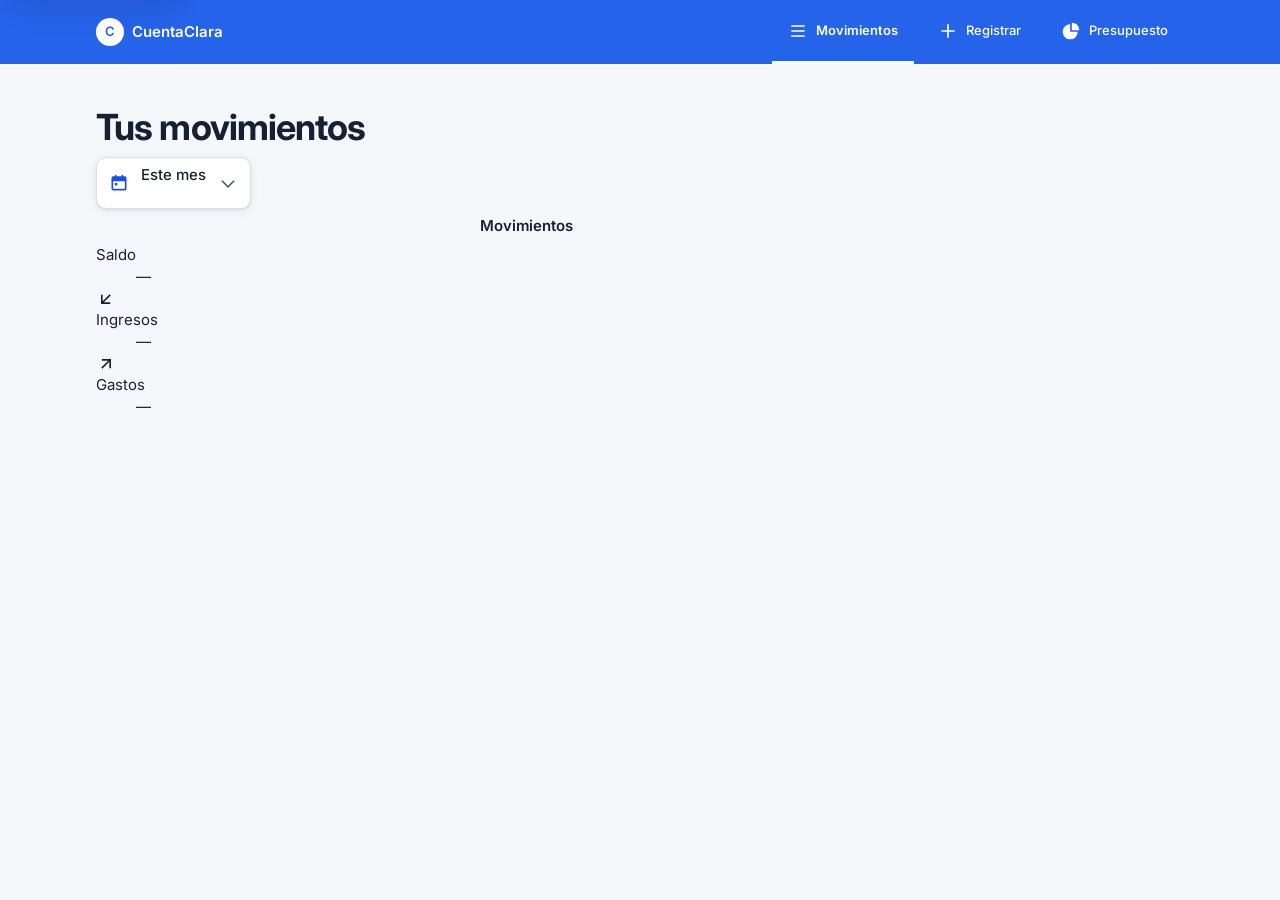
==== commit 8b3b56d9: "style(hu-01): encabezado y controles fijos y resumen destacado en Movimientos Período y chips quedan" ====
--- a/movimientos.html
+++ b/movimientos.html
@@ -14,79 +14,95 @@
 <body>
   <a class="skip-link" href="#contenido">Saltar al contenido</a>
 
-  <header class="page-header">
-    <div class="brand-bar"><div class="container"><a class="brand" href="movimientos.html"><span class="brand__mark" aria-hidden="true">C</span>CuentaClara</a></div></div>
-    <div class="container page-header__body">
-      <h1 class="page-header__title">Tus movimientos</h1>
+  <!-- Barra de marca: queda fija arriba en toda la página; al hacer scroll muestra el título de la vista -->
+  <header class="brand-bar">
+    <div class="container brand-bar__inner">
+      <a class="brand" href="movimientos.html"><span class="brand__mark" aria-hidden="true">C</span>CuentaClara</a>
+      <p class="brand-bar__title" aria-hidden="true"></p>
     </div>
   </header>
 
-  <main id="contenido" class="container stack stack--compact layout">
-    <!-- Aviso al volver de editar o eliminar (HU02-7) -->
-    <div id="flash"></div>
+  <main id="contenido">
+    <!-- Encabezado de la vista: título grande en una franja blanca; al hacer scroll pasa en pequeño a la barra de marca -->
+    <div class="page-header">
+      <div class="container page-header__body">
+        <p class="page-header__eyebrow" data-today>&nbsp;</p>
+        <h1 class="page-header__title">Tus <span class="page-header__accent">movimientos</span></h1>
+      </div>
+    </div>
 
-    <!-- [HU01-12] Selector de período a todo el ancho: abre la hoja con atajos y calendario -->
-    <button class="period-trigger" type="button" id="period-trigger" aria-haspopup="dialog" aria-expanded="false" aria-controls="period-sheet">
-      <!--icon:calendar--><svg class="icon" viewBox="0 0 24 24" aria-hidden="true" focusable="false"><path fill-rule="evenodd" d="M8 2a1 1 0 0 1 1 1v1h6V3a1 1 0 1 1 2 0v1h2a2 2 0 0 1 2 2v13a2 2 0 0 1-2 2H5a2 2 0 0 1-2-2V6a2 2 0 0 1 2-2h2V3a1 1 0 0 1 1-1zM5 10v9h14v-9zM7 12h3v3H7z"/></svg>
-      <span class="period-trigger__text">
-        <span class="period-trigger__value" id="period-value">Este mes</span>
-        <span class="period-trigger__range" id="period-range">&nbsp;</span>
-      </span>
-      <!--icon:chevron-down--><svg class="icon" viewBox="0 0 24 24" aria-hidden="true" focusable="false"><path fill-rule="evenodd" d="M5.4 8.6 4 10l8 8 8-8-1.4-1.4-6.6 6.6z"/></svg>
-    </button>
+    <!-- Período y filtros: quedan fijos bajo la barra de marca al hacer scroll -->
+    <div class="sticky-bar">
+      <div class="container sticky-bar__inner">
+        <!-- [HU01-12] Selector de período a todo el ancho: abre la hoja con atajos y calendario -->
+        <button class="period-trigger" type="button" id="period-trigger" aria-haspopup="dialog" aria-expanded="false" aria-controls="period-sheet">
+          <!--icon:calendar--><svg class="icon" viewBox="0 0 24 24" aria-hidden="true" focusable="false"><path fill-rule="evenodd" d="M8 2a1 1 0 0 1 1 1v1h6V3a1 1 0 1 1 2 0v1h2a2 2 0 0 1 2 2v13a2 2 0 0 1-2 2H5a2 2 0 0 1-2-2V6a2 2 0 0 1 2-2h2V3a1 1 0 0 1 1-1zM5 10v9h14v-9zM7 12h3v3H7z"/></svg>
+          <span class="period-trigger__text">
+            <span class="period-trigger__value" id="period-value">Este mes</span>
+            <span class="period-trigger__range" id="period-range">&nbsp;</span>
+          </span>
+          <!--icon:chevron-down--><svg class="icon" viewBox="0 0 24 24" aria-hidden="true" focusable="false"><path fill-rule="evenodd" d="M5.4 8.6 4 10l8 8 8-8-1.4-1.4-6.6 6.6z"/></svg>
+        </button>
 
-    <!-- [HU01-3] Filtro por categoría -->
-    <div class="chip-group" id="category-chips" role="group" aria-label="Filtrar por categoría"></div>
+        <!-- [HU01-3] Filtro por categoría -->
+        <div class="chip-group" id="category-chips" role="group" aria-label="Filtrar por categoría"></div>
+      </div>
+    </div>
 
-    <!-- [HU01-5] Totales de lo filtrado: saldo arriba, gastos e ingresos abajo -->
-    <dl class="summary" id="summary" aria-label="Resumen del período">
-      <div class="summary__item summary__item--total"><dt class="summary__label">Saldo</dt><dd class="summary__value" id="total-balance">—</dd></div>
-      <div class="summary__item"><dt class="summary__label">Gastos</dt><dd class="summary__value amount amount--expense" id="total-expenses">—</dd></div>
-      <div class="summary__item"><dt class="summary__label">Ingresos</dt><dd class="summary__value amount amount--income" id="total-income">—</dd></div>
-    </dl>
+    <div class="container page-body stack stack--compact layout">
+      <!-- Aviso al volver de editar o eliminar (HU02-7) -->
+      <div id="flash" class="notice-slot"></div>
 
-    <p class="visually-hidden" id="announcer" role="status" aria-live="polite"></p>
+      <!-- [HU01-5] Totales de lo filtrado en la tarjeta destacada: el saldo en grande; debajo, ingresos y gastos -->
+      <dl class="hero-summary" id="summary" aria-label="Resumen del período">
+        <div class="hero-summary__main"><dt class="hero-summary__label">Saldo</dt><dd class="hero-summary__value" id="total-balance">—</dd></div>
+        <div class="hero-summary__stat"><dt class="hero-summary__stat-label"><!--icon:arrow-down-left--><svg class="icon" viewBox="0 0 24 24" aria-hidden="true" focusable="false"><path fill-rule="evenodd" d="M17 18H6V7h2v7.6l8.3-8.3 1.4 1.4L9.4 16H17z"/></svg>Ingresos</dt><dd class="hero-summary__stat-value" id="total-income">—</dd></div>
+        <div class="hero-summary__stat"><dt class="hero-summary__stat-label"><!--icon:arrow-up-right--><svg class="icon" viewBox="0 0 24 24" aria-hidden="true" focusable="false"><path fill-rule="evenodd" d="M7 6h11v11h-2V9.4l-8.3 8.3-1.4-1.4L14.6 8H7z"/></svg>Gastos</dt><dd class="hero-summary__stat-value" id="total-expenses">—</dd></div>
+      </dl>
 
-    <section class="stack stack--sm layout__main" aria-labelledby="list-title">
-      <h2 class="list-title" id="list-title" tabindex="-1">Movimientos</h2>
-      <!-- [HU01-7..9] Lista (con "Cargar más") y estados de carga, vacío y error -->
-      <div id="list-region" aria-busy="true"></div>
-    </section>
+      <p class="visually-hidden" id="announcer" role="status" aria-live="polite"></p>
 
-    <!-- [HU01-12] [HU01-13] Hoja sobre la pantalla: atajos, calendario y rango -->
-    <dialog class="sheet" id="period-sheet" aria-labelledby="period-sheet-title">
-      <div class="sheet__inner">
-        <div class="sheet__header">
-          <h2 class="sheet__title" id="period-sheet-title">Elige un período</h2>
-          <button class="icon-btn" type="button" data-close><!--icon:close--><svg class="icon" viewBox="0 0 24 24" aria-hidden="true" focusable="false"><path fill-rule="evenodd" d="M6.4 5 5 6.4 10.6 12 5 17.6 6.4 19l5.6-5.6 5.6 5.6 1.4-1.4-5.6-5.6L19 6.4 17.6 5 12 10.6z"/></svg><span class="visually-hidden">Cerrar</span></button>
+      <section class="stack stack--sm layout__main" aria-labelledby="list-title">
+        <h2 class="list-title" id="list-title" tabindex="-1">Movimientos</h2>
+        <!-- [HU01-7..9] Lista (con "Cargar más") y estados de carga, vacío y error -->
+        <div id="list-region" aria-busy="true"></div>
+      </section>
+
+      <!-- [HU01-12] [HU01-13] Hoja sobre la pantalla: atajos, calendario y rango -->
+      <dialog class="sheet" id="period-sheet" aria-labelledby="period-sheet-title">
+        <div class="sheet__inner">
+          <div class="sheet__header">
+            <h2 class="sheet__title" id="period-sheet-title">Elige un período</h2>
+            <button class="icon-btn" type="button" data-close><!--icon:close--><svg class="icon" viewBox="0 0 24 24" aria-hidden="true" focusable="false"><path fill-rule="evenodd" d="M6.4 5 5 6.4 10.6 12 5 17.6 6.4 19l5.6-5.6 5.6 5.6 1.4-1.4-5.6-5.6L19 6.4 17.6 5 12 10.6z"/></svg><span class="visually-hidden">Cerrar</span></button>
+          </div>
+          <div class="option-group" role="group" aria-label="Atajos de período">
+            <button class="option" type="button" data-shortcut="TODAY" aria-pressed="false">Hoy</button>
+            <button class="option" type="button" data-shortcut="WEEK" aria-pressed="false">Esta semana</button>
+            <button class="option" type="button" data-shortcut="MONTH" aria-pressed="false">Este mes</button>
+            <button class="option" type="button" data-shortcut="PREV_MONTH" aria-pressed="false">Mes anterior</button>
+          </div>
+          <form class="stack stack--compact" id="range-form" novalidate aria-label="Rango personalizado">
+            <cc-calendario-rango id="range-calendar"></cc-calendario-rango>
+            <div class="period-range">
+              <div class="field">
+                <label class="field__label" for="range-from">Desde</label>
+                <input class="field__control" type="date" id="range-from" name="from" aria-describedby="range-from-error">
+                <p class="field__error" id="range-from-error"></p>
+              </div>
+              <div class="field">
+                <label class="field__label" for="range-to">Hasta</label>
+                <input class="field__control" type="date" id="range-to" name="to" aria-describedby="range-to-error">
+                <p class="field__error" id="range-to-error"></p>
+              </div>
+            </div>
+            <div class="sheet__footer">
+              <button class="btn btn--secondary" type="button" data-close>Cancelar</button>
+              <button class="btn btn--primary" type="submit">Aplicar rango</button>
+            </div>
+          </form>
         </div>
-        <div class="option-group" role="group" aria-label="Atajos de período">
-          <button class="option" type="button" data-shortcut="TODAY" aria-pressed="false">Hoy</button>
-          <button class="option" type="button" data-shortcut="WEEK" aria-pressed="false">Esta semana</button>
-          <button class="option" type="button" data-shortcut="MONTH" aria-pressed="false">Este mes</button>
-          <button class="option" type="button" data-shortcut="PREV_MONTH" aria-pressed="false">Mes anterior</button>
-        </div>
-        <form class="stack stack--compact" id="range-form" novalidate aria-label="Rango personalizado">
-          <cc-calendario-rango id="range-calendar"></cc-calendario-rango>
-          <div class="period-range">
-            <div class="field">
-              <label class="field__label" for="range-from">Desde</label>
-              <input class="field__control" type="date" id="range-from" name="from" aria-describedby="range-from-error">
-              <p class="field__error" id="range-from-error"></p>
-            </div>
-            <div class="field">
-              <label class="field__label" for="range-to">Hasta</label>
-              <input class="field__control" type="date" id="range-to" name="to" aria-describedby="range-to-error">
-              <p class="field__error" id="range-to-error"></p>
-            </div>
-          </div>
-          <div class="sheet__footer">
-            <button class="btn btn--secondary" type="button" data-close>Cancelar</button>
-            <button class="btn btn--primary" type="submit">Aplicar rango</button>
-          </div>
-        </form>
-      </div>
-    </dialog>
+      </dialog>
+    </div>
   </main>
 
   <nav class="bottom-nav" aria-label="Principal">
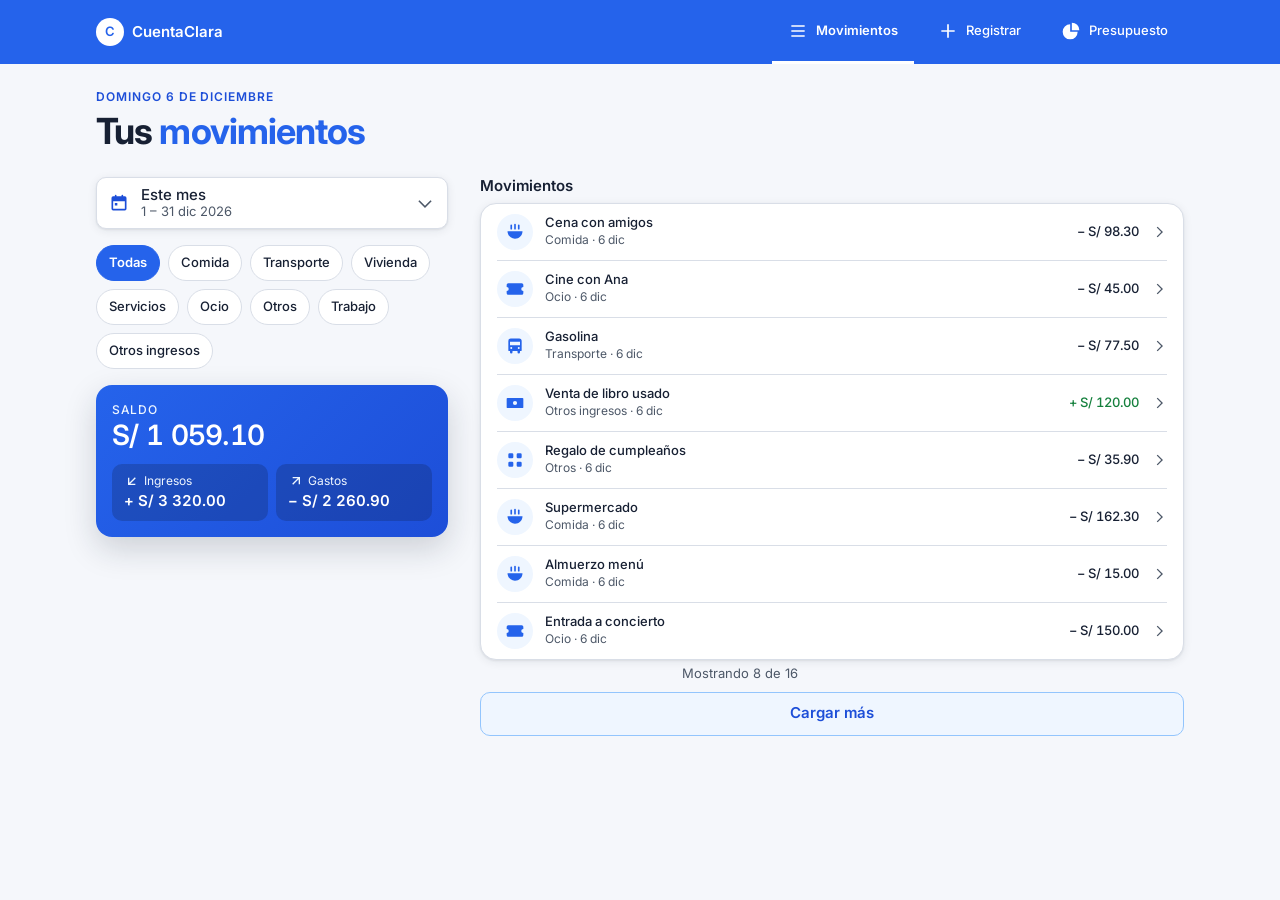
==== commit 0b49630c: "Merge branch 'style/web-panel-fijo'" ====
--- a/movimientos.html
+++ b/movimientos.html
@@ -23,7 +23,7 @@
   </header>
 
   <main id="contenido">
-    <!-- Encabezado de la vista: título grande en una franja blanca; al hacer scroll pasa en pequeño a la barra de marca -->
+    <!-- Encabezado de la vista: la fecha de hoy y el título; al hacer scroll, el título pasa en pequeño a la barra de marca -->
     <div class="page-header">
       <div class="container page-header__body">
         <p class="page-header__eyebrow" data-today>&nbsp;</p>
@@ -31,34 +31,38 @@
       </div>
     </div>
 
-    <!-- Período y filtros: quedan fijos bajo la barra de marca al hacer scroll -->
-    <div class="sticky-bar">
-      <div class="container sticky-bar__inner">
-        <!-- [HU01-12] Selector de período a todo el ancho: abre la hoja con atajos y calendario -->
-        <button class="period-trigger" type="button" id="period-trigger" aria-haspopup="dialog" aria-expanded="false" aria-controls="period-sheet">
-          <!--icon:calendar--><svg class="icon" viewBox="0 0 24 24" aria-hidden="true" focusable="false"><path fill-rule="evenodd" d="M8 2a1 1 0 0 1 1 1v1h6V3a1 1 0 1 1 2 0v1h2a2 2 0 0 1 2 2v13a2 2 0 0 1-2 2H5a2 2 0 0 1-2-2V6a2 2 0 0 1 2-2h2V3a1 1 0 0 1 1-1zM5 10v9h14v-9zM7 12h3v3H7z"/></svg>
-          <span class="period-trigger__text">
-            <span class="period-trigger__value" id="period-value">Este mes</span>
-            <span class="period-trigger__range" id="period-range">&nbsp;</span>
-          </span>
-          <!--icon:chevron-down--><svg class="icon" viewBox="0 0 24 24" aria-hidden="true" focusable="false"><path fill-rule="evenodd" d="M5.4 8.6 4 10l8 8 8-8-1.4-1.4-6.6 6.6z"/></svg>
-        </button>
-
-        <!-- [HU01-3] Filtro por categoría -->
-        <div class="chip-group" id="category-chips" role="group" aria-label="Filtrar por categoría"></div>
-      </div>
-    </div>
-
     <div class="container page-body stack stack--compact layout">
       <!-- Aviso al volver de editar o eliminar (HU02-7) -->
       <div id="flash" class="notice-slot"></div>
 
-      <!-- [HU01-5] Totales de lo filtrado en la tarjeta destacada: el saldo en grande; debajo, ingresos y gastos -->
-      <dl class="hero-summary" id="summary" aria-label="Resumen del período">
-        <div class="hero-summary__main"><dt class="hero-summary__label">Saldo</dt><dd class="hero-summary__value" id="total-balance">—</dd></div>
-        <div class="hero-summary__stat"><dt class="hero-summary__stat-label"><!--icon:arrow-down-left--><svg class="icon" viewBox="0 0 24 24" aria-hidden="true" focusable="false"><path fill-rule="evenodd" d="M17 18H6V7h2v7.6l8.3-8.3 1.4 1.4L9.4 16H17z"/></svg>Ingresos</dt><dd class="hero-summary__stat-value" id="total-income">—</dd></div>
-        <div class="hero-summary__stat"><dt class="hero-summary__stat-label"><!--icon:arrow-up-right--><svg class="icon" viewBox="0 0 24 24" aria-hidden="true" focusable="false"><path fill-rule="evenodd" d="M7 6h11v11h-2V9.4l-8.3 8.3-1.4-1.4L14.6 8H7z"/></svg>Gastos</dt><dd class="hero-summary__stat-value" id="total-expenses">—</dd></div>
-      </dl>
+      <!-- Panel: en el celular sus partes van en el flujo y los controles quedan fijos arriba;
+           en laptop es una columna fija a la izquierda, con los controles y el resumen -->
+      <div class="layout__panel">
+        <!-- Período y filtros: quedan fijos al hacer scroll -->
+        <div class="sticky-bar">
+          <div class="sticky-bar__inner">
+            <!-- [HU01-12] Selector de período a todo el ancho: abre la hoja con atajos y calendario -->
+            <button class="period-trigger" type="button" id="period-trigger" aria-haspopup="dialog" aria-expanded="false" aria-controls="period-sheet">
+              <!--icon:calendar--><svg class="icon" viewBox="0 0 24 24" aria-hidden="true" focusable="false"><path fill-rule="evenodd" d="M8 2a1 1 0 0 1 1 1v1h6V3a1 1 0 1 1 2 0v1h2a2 2 0 0 1 2 2v13a2 2 0 0 1-2 2H5a2 2 0 0 1-2-2V6a2 2 0 0 1 2-2h2V3a1 1 0 0 1 1-1zM5 10v9h14v-9zM7 12h3v3H7z"/></svg>
+              <span class="period-trigger__text">
+                <span class="period-trigger__value" id="period-value">Este mes</span>
+                <span class="period-trigger__range" id="period-range">&nbsp;</span>
+              </span>
+              <!--icon:chevron-down--><svg class="icon" viewBox="0 0 24 24" aria-hidden="true" focusable="false"><path fill-rule="evenodd" d="M5.4 8.6 4 10l8 8 8-8-1.4-1.4-6.6 6.6z"/></svg>
+            </button>
+
+            <!-- [HU01-3] Filtro por categoría -->
+            <div class="chip-group" id="category-chips" role="group" aria-label="Filtrar por categoría"></div>
+          </div>
+        </div>
+
+        <!-- [HU01-5] Totales de lo filtrado en la tarjeta destacada: el saldo en grande; debajo, ingresos y gastos -->
+        <dl class="hero-summary" id="summary" aria-label="Resumen del período">
+          <div class="hero-summary__main"><dt class="hero-summary__label">Saldo</dt><dd class="hero-summary__value" id="total-balance">—</dd></div>
+          <div class="hero-summary__stat"><dt class="hero-summary__stat-label"><!--icon:arrow-down-left--><svg class="icon" viewBox="0 0 24 24" aria-hidden="true" focusable="false"><path fill-rule="evenodd" d="M17 18H6V7h2v7.6l8.3-8.3 1.4 1.4L9.4 16H17z"/></svg>Ingresos</dt><dd class="hero-summary__stat-value" id="total-income">—</dd></div>
+          <div class="hero-summary__stat"><dt class="hero-summary__stat-label"><!--icon:arrow-up-right--><svg class="icon" viewBox="0 0 24 24" aria-hidden="true" focusable="false"><path fill-rule="evenodd" d="M7 6h11v11h-2V9.4l-8.3 8.3-1.4-1.4L14.6 8H7z"/></svg>Gastos</dt><dd class="hero-summary__stat-value" id="total-expenses">—</dd></div>
+        </dl>
+      </div>
 
       <p class="visually-hidden" id="announcer" role="status" aria-live="polite"></p>
 
--- a/styles/tokens.css
+++ b/styles/tokens.css
@@ -28,6 +28,7 @@
 
   /* Azul: marca y acción */
   --blue-50: #eff6ff;
+  --blue-100: #dbeafe;
   --blue-300: #93c5fd;
   --blue-400: #60a5fa;
   --blue-600: #2563eb;
@@ -66,6 +67,8 @@
   --shadow-dark: rgb(0 0 0 / 0.45);
   --veil-light: rgb(11 18 32 / 0.45);
   --veil-dark: rgb(0 0 0 / 0.6);
+  --veil-ink-soft: rgb(11 18 32 / 0.2);
+  --veil-white-soft: rgb(255 255 255 / 0.25);
 
   /* Espacios: grilla de 8 pt con medio paso de 4 */
   --space-1: 0.25rem;  /* 4 px */
@@ -122,6 +125,13 @@
   --color-divider: var(--gray-200);                 /* decorativo */
 
   --color-brand: var(--blue-600);                   /* barra de marca */
+  --color-title-accent: var(--blue-600);            /* 5.2:1 sobre surface · 4.8:1 sobre bg */
+  --color-hero-bg: var(--blue-600);                 /* resumen destacado: texto blanco 5.2:1 */
+  --color-hero-bg-end: var(--blue-700);             /* fin del degradado: texto blanco 6.7:1 */
+  --color-on-hero: var(--gray-0);
+  --color-on-hero-muted: var(--blue-50);            /* 4.8:1 sobre hero-bg */
+  --color-hero-well: var(--veil-ink-soft);          /* pozo de ingresos y gastos: texto blanco 6.5:1 */
+  --color-hero-track: var(--veil-white-soft);       /* decorativo: riel de la barra del resumen */
   --color-on-brand: var(--gray-0);                  /* 5.2:1 sobre brand */
   --color-action-primary: var(--blue-600);          /* 5.2:1 con on-action */
   --color-action-primary-hover: var(--blue-700);
@@ -130,7 +140,9 @@
   --color-action-secondary-hover: var(--gray-100);
   --color-accent-text: var(--blue-700);             /* enlaces y menú activo: 6.7:1 */
   --color-selected-bg: var(--blue-50);
-  --color-selected-text: var(--blue-700);           /* 6.2:1 sobre selected-bg */
+  --color-selected-bg-hover: var(--blue-100);
+  --color-selected-text: var(--blue-700);           /* 6.2:1 sobre selected-bg · 5.5:1 sobre el hover */
+  --color-selected-border: var(--blue-300);         /* decorativo: el texto ya identifica el botón */
   --color-focus-ring: var(--blue-700);              /* 6.3:1 sobre bg */
   --color-backdrop: var(--veil-light);
 
@@ -169,6 +181,7 @@
   --shadow-card: 0 1px 2px var(--shadow-light), 0 2px 10px var(--shadow-light);
   --shadow-raised: 0 12px 32px var(--shadow-light-strong);
   --shadow-nav: 0 -2px 12px var(--shadow-light);
+  --shadow-header: 0 8px 12px -10px var(--shadow-light-strong);
 }
 
 /* ---------- 2 · SEMÁNTICOS · tema oscuro ---------- */
@@ -184,6 +197,13 @@
   --color-divider: var(--gray-800);
 
   --color-brand: var(--blue-900);
+  --color-title-accent: var(--blue-400);            /* 6.8:1 sobre surface */
+  --color-hero-bg: var(--blue-900);                 /* texto blanco 10.4:1 */
+  --color-hero-bg-end: var(--blue-950);
+  --color-on-hero: var(--gray-0);
+  --color-on-hero-muted: var(--blue-100);           /* 8.4:1 sobre hero-bg */
+  --color-hero-well: var(--veil-ink-soft);
+  --color-hero-track: var(--veil-white-soft);
   --color-on-brand: var(--gray-0);
   --color-action-primary: var(--blue-400);
   --color-action-primary-hover: var(--blue-300);
@@ -192,7 +212,9 @@
   --color-action-secondary-hover: var(--gray-800);
   --color-accent-text: var(--blue-300);
   --color-selected-bg: var(--blue-950);
+  --color-selected-bg-hover: var(--blue-900);
   --color-selected-text: var(--blue-300);
+  --color-selected-border: var(--blue-700);         /* decorativo: el texto ya identifica el botón */
   --color-focus-ring: var(--blue-300);
   --color-backdrop: var(--veil-dark);
 
@@ -229,6 +251,7 @@
   --shadow-card: 0 1px 3px var(--shadow-dark);
   --shadow-raised: 0 12px 32px var(--shadow-dark);
   --shadow-nav: 0 -2px 12px var(--shadow-dark);
+  --shadow-header: 0 8px 12px -10px var(--shadow-dark);
 }
 
 /* ---------- 3 · COMPONENTE ---------- */
@@ -257,7 +280,6 @@
   --cat-icon-size: 2.5rem;
   --brand-bar-height: 3rem;
   --bottom-nav-height: 4rem;
-  --action-bar-space: 4.5rem;                       /* alto de la barra de Guardar fija */
   --list-row-min-height: 3.5rem;
 
   --budget-bar-height: 0.625rem;
--- a/styles/components.css
+++ b/styles/components.css
@@ -15,6 +15,9 @@
 
 html {
   -webkit-text-size-adjust: 100%;
+  /* Lo enfocado nunca queda tapado por las barras fijas (WCAG 2.4.11). --sticky-offset lo mide la pantalla */
+  scroll-padding-top: var(--sticky-offset, var(--brand-bar-height));
+  scroll-padding-bottom: var(--bottom-nav-height);
 }
 
 body {
@@ -79,11 +82,12 @@
   color: var(--color-text);
   background: var(--color-surface);
   border-radius: var(--radius-sm);
-  box-shadow: var(--shadow-raised);
-}
-
+}
+
+/* La sombra solo cuando se ve: oculto arriba, su sombra manchaba la esquina de la barra de marca */
 .skip-link:focus {
   top: var(--space-2);
+  box-shadow: var(--shadow-raised);
 }
 
 .icon {
@@ -131,8 +135,12 @@
   justify-content: space-between;
 }
 
-/* ---------- Barra de marca y encabezado ---------- */
+/* ---------- Barra de marca y encabezado de la vista ---------- */
+/* Hija directa de <body>: así queda fija arriba en toda la página */
 .brand-bar {
+  position: sticky;
+  top: 0;
+  z-index: 6;
   display: flex;
   align-items: center;
   min-height: var(--brand-bar-height);
@@ -164,29 +172,140 @@
   outline-color: var(--color-on-brand);
 }
 
+.brand-bar__inner {
+  display: flex;
+  align-items: center;
+  gap: var(--space-3);
+}
+
+/* Al hacer scroll, el título grande sale de la pantalla y la barra lo muestra en pequeño */
+.brand-bar__title {
+  min-width: 0;
+  margin-left: auto;
+  overflow: hidden;
+  font-weight: var(--font-weight-semibold);
+  white-space: nowrap;
+  text-overflow: ellipsis;
+  color: var(--color-on-brand);
+  opacity: 0;
+  transform: translateY(0.25rem);
+  transition: opacity var(--duration-fast), transform var(--duration-fast);
+}
+
+.is-condensed .brand-bar__title {
+  opacity: 1;
+  transform: none;
+}
+
+/* Encabezado de la vista, sobre el mismo fondo de la página: la fecha de hoy arriba y el título centrado,
+   con la palabra clave en el azul de la marca */
 .page-header__body {
-  padding-block: var(--space-4) var(--space-1);
-}
-
+  display: flex;
+  flex-direction: column;
+  align-items: center;
+  gap: var(--space-1);
+  padding-block: var(--space-4) var(--space-2);
+  text-align: center;
+}
+
+/* Si la vista tiene controles fijos, van pegados al título */
+.page-header:has(+ .page-body .sticky-bar) .page-header__body {
+  padding-bottom: var(--space-1);
+}
+
+/* Línea sobre el título: la fecha de hoy (o el nombre de la sección en la vitrina) */
 .page-header__eyebrow {
   font-size: var(--font-size-xs);
-  font-weight: var(--font-weight-medium);
+  font-weight: var(--font-weight-semibold);
   letter-spacing: 0.08em;
   text-transform: uppercase;
-  color: var(--color-text-muted);
+  color: var(--color-accent-text);
 }
 
 /* Título de la vista: grande, con peso y tracking ajustado para que se lea como título */
 .page-header__title {
   font-size: var(--font-size-2xl);
   font-weight: var(--font-weight-title);
+  line-height: var(--line-height-heading);
   letter-spacing: var(--letter-spacing-title);
 }
 
+/* La palabra clave del título ("movimientos", "presupuesto", "gasto") en el azul de la marca */
+.page-header__accent {
+  color: var(--color-title-accent);
+}
+
 .page-header__lead {
-  margin-top: var(--space-1);
+  max-width: 34ch;
   font-size: var(--font-size-sm);
   color: var(--color-text-muted);
+}
+
+/* Controles de la vista (período y filtros, mes): quedan fijos bajo la barra de marca,
+   con el mismo fondo de la página para tapar lo que pasa por debajo */
+.sticky-bar {
+  position: sticky;
+  top: var(--brand-bar-height);
+  z-index: 3;
+  /* de borde a borde: sale del margen lateral del contenedor */
+  margin-inline: calc(-1 * var(--space-4));
+  padding-inline: var(--space-4);
+  background: var(--color-bg);
+  transition: box-shadow var(--duration-fast);
+}
+
+.sticky-bar__inner {
+  display: flex;
+  flex-direction: column;
+  gap: var(--space-2);
+  padding-block: var(--space-2) var(--space-1);
+}
+
+/* Con la vista desplazada, la franja gana una sombra suave: se lee que el contenido pasa por debajo */
+.is-condensed .sticky-bar {
+  box-shadow: var(--shadow-header);
+}
+
+/* Los chips se deslizan hasta el borde de la pantalla */
+.sticky-bar .chip-group {
+  margin-inline: calc(-1 * var(--space-4));
+  padding-inline: var(--space-4);
+  scroll-padding-inline: var(--space-4);
+}
+
+/* Contenido de la vista */
+.page-body {
+  padding-top: var(--space-2);
+}
+
+/* Movimientos y Presupuesto empiezan con los controles fijos, que ya traen su espacio */
+.page-body.layout {
+  padding-top: 0;
+}
+
+/* Panel de controles y resumen: en el celular no genera caja (sus partes van en el flujo y los
+   controles quedan fijos arriba); en laptop es la columna fija de la izquierda */
+.layout__panel {
+  display: contents;
+}
+
+/* Lugar de avisos (#flash, #notice): vacío no ocupa espacio ni suma el hueco del stack.
+   No es región viva: los anuncios van en un role="status" que existe desde la carga */
+.notice-slot:empty {
+  display: none;
+}
+
+/* Registrar: mientras la pantalla no sabe si crea o edita, el contenido no se ve (así no aparece
+   "Nuevo gasto" antes de "Editar movimiento"). Si el JavaScript fallara, se muestra igual a los 2 s */
+main[data-pending] {
+  visibility: hidden;
+  animation: reveal 0s 2s forwards;
+}
+
+@keyframes reveal {
+  to {
+    visibility: visible;
+  }
 }
 
 /* ---------- Navegación inferior (barra superior en laptop) ---------- */
@@ -294,6 +413,14 @@
   padding-inline: var(--space-2);
 }
 
+/* Tonal: azul claro con texto azul, para acciones que deben verse sin competir con la principal */
+.btn--tonal {
+  --_bg: var(--color-selected-bg);
+  --_bg-hover: var(--color-selected-bg-hover);
+  --_fg: var(--color-selected-text);
+  --_border: var(--color-selected-border);
+}
+
 .btn--block {
   width: 100%;
 }
@@ -337,22 +464,6 @@
   background: transparent;
 }
 
-/* Barra de acción en la zona del pulgar (Fitts): fija a todo el ancho, pegada sobre el menú inferior */
-.action-bar {
-  position: fixed;
-  inset-inline: 0;
-  bottom: var(--bottom-nav-height);
-  z-index: 4;
-  padding: var(--space-3) var(--space-4);
-  background: var(--color-surface);
-  box-shadow: var(--shadow-nav);
-}
-
-/* El formulario deja espacio para que la barra fija no tape el último campo */
-.form--with-action-bar {
-  padding-bottom: var(--action-bar-space);
-}
-
 /* ---------- Campos ---------- */
 .field {
   display: flex;
@@ -440,7 +551,7 @@
 }
 
 .field__error::before {
-  content: "⚠ ";
+  content: "• ";
 }
 
 .fieldset {
@@ -483,14 +594,12 @@
   cursor: pointer;
 }
 
+/* La opción elegida se distingue por el bloque relleno que sobresale y el peso del texto, no solo por el color */
 .segmented__input:checked + .segmented__label {
+  font-weight: var(--font-weight-semibold);
   color: var(--color-on-action);
   background: var(--color-action-primary);
   box-shadow: var(--shadow-card);
-}
-
-.segmented__input:checked + .segmented__label::before {
-  content: "✓";
 }
 
 .segmented__input:focus-visible + .segmented__label,
@@ -589,28 +698,55 @@
   background: var(--color-surface-muted);
 }
 
+/* Activo: relleno sólido y texto más grueso frente al contorno de los demás (no solo el color) */
 .chip[aria-pressed="true"] {
+  font-weight: var(--font-weight-semibold);
   color: var(--color-on-action);
   background: var(--color-action-primary);
   border-color: var(--color-action-primary);
 }
 
-.chip[aria-pressed="true"]::before {
-  content: "✓";
-}
-
 /* ---------- Barra de mes / período: ‹ selector › en una sola fila ---------- */
 .month-bar {
   display: flex;
   align-items: center;
   gap: var(--space-1);
-}
-
+  min-height: var(--button-height);
+  padding-inline: var(--space-1);
+  background: var(--color-surface);
+  border: var(--border-width-1) solid var(--color-divider);
+  border-radius: var(--radius-md);
+  box-shadow: var(--shadow-card);
+}
+
+/* El nombre del mes abre la hoja "Elige un mes" (saltar a otro año sin tocar ‹ una y otra vez) */
 .month-bar__label {
+  display: inline-flex;
   flex: 1;
-  max-width: none;
+  align-items: center;
+  justify-content: center;
+  gap: var(--space-1);
+  min-width: 0;
+  min-height: var(--control-height);
+  padding-inline: var(--space-2);
+  font: inherit;
   font-weight: var(--font-weight-semibold);
-  text-align: center;
+  color: var(--color-text);
+  background: transparent;
+  border: 0;
+  border-radius: var(--radius-sm);
+  cursor: pointer;
+}
+
+.month-bar__label:hover {
+  background: var(--color-surface-muted);
+}
+
+/* Ícono de calendario, igual que el selector de período de Movimientos */
+.month-bar__label .icon {
+  width: 1.125rem;
+  height: 1.125rem;
+  color: var(--color-accent-text);
 }
 
 .period-trigger {
@@ -721,9 +857,13 @@
   color: var(--color-text-muted);
 }
 
+/* Fila de acciones con botones de igual ancho: con uno solo va a todo el ancho; con dos, mitad y mitad.
+   Registrar: Guardar solo al crear; Eliminar y Guardar al editar. Hojas: Cancelar, o Cancelar y Aplicar */
+.form-actions,
 .sheet__footer {
   display: grid;
-  grid-template-columns: repeat(2, minmax(0, 1fr));
+  grid-auto-columns: minmax(0, 1fr);
+  grid-auto-flow: column;
   gap: var(--space-3);
 }
 
@@ -762,13 +902,11 @@
   inset: calc((var(--chip-visual-height) - var(--chip-height)) / 2) 0;
 }
 
+/* Activo: igual que un chip activo (relleno sólido y texto más grueso), no solo otro color */
 .option[aria-pressed="true"] {
-  color: var(--color-selected-text);
-  background: var(--color-selected-bg);
-}
-
-.option[aria-pressed="true"]::before {
-  content: "✓ ";
+  font-weight: var(--font-weight-semibold);
+  color: var(--color-on-action);
+  background: var(--color-action-primary);
 }
 
 /* ---------- Calendario de rango ---------- */
@@ -866,61 +1004,207 @@
   background: transparent;
 }
 
+/* Hoja "Elige un mes": los 12 meses del año en 3 columnas. El mes que ves va relleno;
+   el mes en curso, en azul; los meses futuros no se pueden elegir */
+.month-grid {
+  display: grid;
+  grid-template-columns: repeat(3, minmax(0, 1fr));
+  gap: var(--space-2);
+  margin: 0;
+  padding: 0;
+  list-style: none;
+}
+
+.month-grid__month {
+  display: flex;
+  align-items: center;
+  justify-content: center;
+  min-height: var(--control-height);
+  padding-inline: var(--space-1);
+  font-size: var(--font-size-sm);
+  font-weight: var(--font-weight-medium);
+  color: var(--color-text);
+  background: var(--color-surface-muted);
+  border-radius: var(--radius-pill);
+}
+
+a.month-grid__month:hover {
+  background: var(--color-selected-bg-hover);
+}
+
+.month-grid__month.is-this-month {
+  color: var(--color-accent-text);
+}
+
+.month-grid__month[aria-current="page"] {
+  font-weight: var(--font-weight-semibold);
+  color: var(--color-on-action);
+  background: var(--color-action-primary);
+}
+
+.month-grid__month[aria-disabled="true"] {
+  cursor: default;
+  opacity: 0.35;
+}
+
 .period-range {
   display: grid;
   grid-template-columns: repeat(2, minmax(0, 1fr));
   gap: var(--space-3);
 }
 
-/* ---------- Resumen del período: saldo arriba, gastos e ingresos abajo ---------- */
-.summary {
+/* ---------- Resumen destacado: la cifra principal de la vista en una tarjeta azul ----------
+   Movimientos: el saldo en grande y, debajo, ingresos y gastos en dos pozos.
+   Presupuesto (--single): lo usado de lo presupuestado, la barra del total y el aviso en una píldora blanca.
+   El signo y la etiqueta dicen qué es cada monto: aquí no se usa el color verde o rojo */
+.hero-summary {
   display: grid;
   grid-template-columns: repeat(2, minmax(0, 1fr));
+  gap: var(--space-2);
   margin: 0;
-  overflow: hidden;
-  background: var(--color-surface);
-  border: var(--border-width-1) solid var(--color-divider);
+  padding: var(--space-3) var(--space-4);
+  color: var(--color-on-hero);
+  background: linear-gradient(135deg, var(--color-hero-bg), var(--color-hero-bg-end));
   border-radius: var(--card-radius);
-  box-shadow: var(--shadow-card);
-}
-
-.summary__item {
+  box-shadow: var(--shadow-raised);
+}
+
+.hero-summary--single {
+  grid-template-columns: minmax(0, 1fr);
+  gap: var(--space-1);
+}
+
+.hero-summary__main {
+  grid-column: 1 / -1;
+  padding-bottom: var(--space-1);
+}
+
+.hero-summary__label {
+  font-size: var(--font-size-xs);
+  font-weight: var(--font-weight-medium);
+  letter-spacing: 0.06em;
+  text-transform: uppercase;
+  color: var(--color-on-hero-muted);
+}
+
+/* En el celular, cifras contenidas; en laptop crecen (ver el breakpoint) */
+.hero-summary__value {
+  margin: 0;
+  font-size: var(--font-size-xl);
+  font-weight: var(--font-weight-semibold);
+  line-height: var(--line-height-heading);
+  letter-spacing: var(--letter-spacing-title);
+  font-variant-numeric: tabular-nums;
+}
+
+/* Sin límites: el valor es una frase, no una cifra */
+.hero-summary__value--text {
+  font-size: var(--font-size-md);
+}
+
+.hero-summary__of {
+  font-size: var(--font-size-xs);
+  font-weight: var(--font-weight-regular);
+  letter-spacing: 0;
+  white-space: nowrap;
+  color: var(--color-on-hero-muted);
+}
+
+.hero-summary__stat {
   min-width: 0;
   padding: var(--space-2) var(--space-3);
-}
-
-.summary__item--total {
-  display: flex;
-  grid-column: 1 / -1;
-  align-items: baseline;
-  justify-content: space-between;
+  background: var(--color-hero-well);
+  border-radius: var(--radius-md);
+}
+
+.hero-summary__stat-label {
+  display: flex;
+  align-items: center;
+  gap: var(--space-1);
+  font-size: var(--font-size-xs);
+  color: var(--color-on-hero-muted);
+}
+
+.hero-summary__stat-label .icon {
+  width: 1rem;
+  height: 1rem;
+}
+
+.hero-summary__stat-value {
+  margin: 0;
+  font-size: var(--font-size-sm);
+  font-weight: var(--font-weight-semibold);
+  white-space: nowrap;
+  font-variant-numeric: tabular-nums;
+}
+
+/* Barra del total con el porcentaje al lado (la barra es decorativa: el texto dice las cifras) */
+.hero-summary__progress {
+  display: flex;
+  align-items: center;
+  gap: var(--space-3);
+  margin-block: var(--space-1);
+}
+
+.hero-summary__bar {
+  flex: 1;
+  height: 0.5rem;
+  overflow: hidden;
+  background: var(--color-hero-track);
+  border-radius: var(--radius-pill);
+}
+
+.hero-summary__percent {
+  font-size: var(--font-size-xs);
+  font-weight: var(--font-weight-semibold);
+  white-space: nowrap;
+  font-variant-numeric: tabular-nums;
+}
+
+.hero-summary__fill {
+  display: block;
+  /* --hero-value llega como estilo en línea: es un dato, no un color */
+  width: min(var(--hero-value, 0%), 100%);
+  height: 100%;
+  background: var(--color-on-hero);
+  border-radius: inherit;
+}
+
+/* Aviso en una píldora blanca: el texto dice el estado y el puntito lo refuerza */
+.hero-summary__badge {
+  --_fg: var(--color-budget-near-text);
+
+  display: inline-flex;
+  justify-self: start;
+  align-items: center;
   gap: var(--space-2);
-  background: var(--color-selected-bg);
-}
-
-.summary__item:last-child {
-  border-left: var(--border-width-1) solid var(--color-divider);
-}
-
-.summary__label {
+  padding: var(--space-1) var(--space-3);
   font-size: var(--font-size-xs);
   font-weight: var(--font-weight-medium);
-  letter-spacing: 0.06em;
-  text-transform: uppercase;
-  color: var(--color-text-muted);
-}
-
-.summary__value {
-  margin: 0;
-  font-weight: var(--font-weight-medium);
-  font-variant-numeric: tabular-nums;
-  overflow-wrap: anywhere;
-}
-
-.summary__item--total .summary__value {
-  font-size: var(--font-size-lg);
-  font-weight: var(--font-weight-semibold);
-  color: var(--color-selected-text);
+  color: var(--_fg);
+  background: var(--color-surface);
+  border-radius: var(--radius-pill);
+}
+
+.hero-summary__badge::before {
+  content: "";
+  flex: none;
+  width: 0.5rem;
+  height: 0.5rem;
+  background: currentColor;
+  border-radius: var(--radius-pill);
+}
+
+.hero-summary__badge:empty {
+  display: none;
+}
+
+.hero-summary__badge--ok {
+  --_fg: var(--color-budget-normal-text);
+}
+
+.hero-summary__badge--info {
+  --_fg: var(--color-accent-text);
 }
 
 /* ---------- Monto con signo (el signo es el dato, el color refuerza) ---------- */
@@ -928,10 +1212,6 @@
   font-weight: var(--font-weight-medium);
   font-variant-numeric: tabular-nums;
   white-space: nowrap;
-}
-
-.summary .amount {
-  white-space: normal;
 }
 
 .amount--income {
@@ -1028,13 +1308,14 @@
 .list-more {
   display: flex;
   flex-direction: column;
-  align-items: center;
+  align-items: stretch;
   gap: var(--space-2);
   padding-top: var(--space-1);
 }
 
 .list-more__count {
   font-size: var(--font-size-sm);
+  text-align: center;
   color: var(--color-text-muted);
 }
 
@@ -1064,37 +1345,6 @@
   font-weight: var(--font-weight-medium);
 }
 
-/* Resumen del presupuesto: un número principal y el aviso debajo */
-.budget-summary {
-  display: flex;
-  flex-direction: column;
-  gap: var(--space-1);
-}
-
-.budget-summary__label,
-.budget-summary__amount {
-  font-size: var(--font-size-sm);
-  color: var(--color-text-muted);
-}
-
-.budget-summary__spent {
-  font-size: var(--font-size-xl);
-  font-weight: var(--font-weight-semibold);
-  letter-spacing: var(--letter-spacing-title);
-  color: var(--color-text);
-  font-variant-numeric: tabular-nums;
-}
-
-.budget-summary__attention {
-  font-size: var(--font-size-sm);
-  font-weight: var(--font-weight-medium);
-  color: var(--color-budget-near-text);
-}
-
-.budget-summary__attention--ok {
-  color: var(--color-budget-normal-text);
-}
-
 /* Cuadrícula intrínseca: 1 columna en el celular, 2 o 3 en laptop, sin breakpoints extra */
 .card-grid {
   display: grid;
@@ -1103,52 +1353,105 @@
   gap: var(--space-3);
 }
 
-/* ---------- Presupuesto: tarjeta compacta (R5) ---------- */
-.budget-card {
+/* ---------- Presupuesto: una tarjeta por categoría, con la fila compacta adentro (R5) ---------- */
+.budget-list {
   display: flex;
   flex-direction: column;
   gap: var(--space-2);
-  padding: var(--space-3) var(--space-4);
-}
-
-.budget-card__head {
-  display: flex;
-  align-items: center;
-  gap: var(--space-3);
-}
-
-.budget-card__head .cat-icon {
+}
+
+.budget-list > cc-barra-presupuesto {
+  display: block;
+  padding-inline: var(--space-4);
+  background: var(--color-surface);
+  border: var(--border-width-1) solid var(--color-divider);
+  border-radius: var(--card-radius);
+  box-shadow: var(--shadow-card);
+}
+
+/* Fila de presupuesto, como la de un movimiento: ícono · nombre con "S/ usado de S/ límite" debajo · % · ›.
+   Abajo, la barra y el estado. Toda la fila es el botón de editar ("enlace estirado") */
+.budget-row {
   --cat-icon-size: 2.25rem;
-}
-
-.budget-card__title {
+
+  position: relative;
+  display: grid;
+  grid-template-columns: auto minmax(0, 1fr);
+  align-items: start;
+  column-gap: var(--space-3);
+  padding-block: var(--space-3);
+}
+
+.budget-row__main {
+  display: flex;
+  flex-direction: column;
+  gap: var(--space-2);
+  min-width: 0;
+}
+
+.budget-row__head {
+  display: flex;
+  align-items: center;
+  gap: var(--space-2);
+  min-height: var(--cat-icon-size);
+}
+
+.budget-row__text {
+  display: flex;
   flex: 1;
+  flex-direction: column;
   min-width: 0;
-  font-size: var(--font-size-md);
-  font-weight: var(--font-weight-medium);
-}
-
-.budget-card__head .btn--link {
-  min-height: var(--control-height);
-  margin-right: calc(-1 * var(--space-2));
-  font-size: var(--font-size-sm);
-}
-
-.budget-card__figures {
-  display: flex;
-  align-items: baseline;
-  justify-content: space-between;
-  gap: var(--space-2);
-  max-width: none;
-  font-size: var(--font-size-sm);
+}
+
+.budget-row__title {
+  font-size: var(--font-size-sm);
+  font-weight: var(--font-weight-medium);
+  line-height: var(--line-height-heading);
+}
+
+.budget-row__figures {
+  font-size: var(--font-size-xs);
   color: var(--color-text-muted);
   font-variant-numeric: tabular-nums;
 }
 
-.budget-card__spent {
-  font-size: var(--font-size-md);
+/* Un monto nunca se parte entre dos líneas ("S/ 1" · "025.00") */
+.budget-row__money {
+  white-space: nowrap;
+}
+
+.budget-row__spent {
   font-weight: var(--font-weight-medium);
   color: var(--color-text);
+}
+
+.budget-row__percent {
+  font-size: var(--font-size-sm);
+  font-weight: var(--font-weight-medium);
+  white-space: nowrap;
+  font-variant-numeric: tabular-nums;
+}
+
+.budget-row__chevron {
+  width: 1rem;
+  height: 1rem;
+  color: var(--color-text-muted);
+}
+
+/* Cubre toda la tarjeta, de borde a borde */
+.budget-row__action {
+  position: absolute;
+  inset: 0 calc(-1 * var(--space-4));
+  z-index: 1;
+  padding: 0;
+  background: transparent;
+  border: 0;
+  border-radius: var(--card-radius);
+  cursor: pointer;
+}
+
+.budget-row__action:focus-visible {
+  outline-offset: -2px;
 }
 
 /* Barra sólida (sin patrones): el estado se lee en el texto de abajo */
@@ -1182,21 +1485,24 @@
   --_fill: var(--color-budget-exceeded-fill);
 }
 
+/* Estado en texto con un puntito del color del estado */
 .budget-status {
   --_fg: var(--color-budget-normal-text);
 
   display: flex;
   align-items: center;
-  gap: var(--space-1);
+  gap: var(--space-2);
   font-size: var(--font-size-sm);
   font-weight: var(--font-weight-medium);
   color: var(--_fg);
 }
 
-.budget-status__icon {
+.budget-status__dot {
   flex: none;
-  width: 1.25em;
-  text-align: center;
+  width: 0.5rem;
+  height: 0.5rem;
+  background: currentColor;
+  border-radius: var(--radius-pill);
 }
 
 .budget-status--near {
@@ -1238,7 +1544,7 @@
 }
 
 .alert--success::before {
-  content: "✓ ";
+  content: "• ";
   font-weight: var(--font-weight-semibold);
 }
 
@@ -1248,7 +1554,7 @@
 }
 
 .alert--error::before {
-  content: "⚠ ";
+  content: "• ";
   font-weight: var(--font-weight-semibold);
 }
 
@@ -1327,19 +1633,74 @@
   }
 
   .page-header__body {
-    padding-block: var(--space-6) var(--space-2);
+    padding-block: var(--space-6) var(--space-3);
+  }
+
+  .page-header:has(+ .page-body .sticky-bar) .page-header__body {
+    padding-bottom: var(--space-2);
+  }
+
+  /* En laptop el título va a la izquierda, alineado con el panel; Registrar lo mantiene centrado */
+  .page-header__body {
+    align-items: flex-start;
+    text-align: left;
+  }
+
+  .page-header--center .page-header__body {
+    align-items: center;
+    text-align: center;
   }
 
   .page-header__title {
     font-size: var(--font-size-3xl);
   }
 
-  /* La barra de marca queda fija arriba y el menú se dibuja sobre ella, a la derecha */
+  /* La barra de marca lleva el menú, que se dibuja sobre ella a la derecha */
   .brand-bar {
-    position: sticky;
-    top: 0;
     z-index: 4;
     min-height: var(--bottom-nav-height);
+  }
+
+  /* En laptop la barra lleva el menú: el título condensado no hace falta */
+  .brand-bar__title {
+    display: none;
+  }
+
+  .page-body,
+  .page-body.layout {
+    padding-top: var(--space-4);
+  }
+
+  /* Registrar: el formulario va en una tarjeta */
+  .form-card {
+    padding: var(--space-6);
+    background: var(--color-surface);
+    border: var(--border-width-1) solid var(--color-divider);
+    border-radius: var(--card-radius);
+    box-shadow: var(--shadow-card);
+  }
+
+  /* En laptop las cifras del resumen destacado crecen */
+  .hero-summary {
+    padding: var(--space-4);
+  }
+
+  .hero-summary__value {
+    font-size: var(--font-size-2xl);
+  }
+
+  .hero-summary__stat-value,
+  .hero-summary__badge {
+    font-size: var(--font-size-md);
+  }
+
+  .hero-summary__of,
+  .hero-summary__percent {
+    font-size: var(--font-size-sm);
+  }
+
+  html {
+    scroll-padding-bottom: 0;
   }
 
   .bottom-nav {
@@ -1384,37 +1745,51 @@
     outline-offset: -4px;
   }
 
-  /* Movimientos: período, filtros y resumen a la izquierda; la lista a la derecha */
+  /* Panel fijo a la izquierda (controles y resumen) y el contenido a la derecha, que es lo único
+     que se desplaza. Un aviso (#flash) ocupa las dos columnas */
   .layout {
     display: grid;
     grid-template-columns: minmax(0, 22rem) minmax(0, 1fr);
     align-items: start;
-    gap: var(--space-3) var(--space-8);
+    gap: var(--space-4) var(--space-8);
   }
 
   .layout > * {
+    grid-column: 2;
+  }
+
+  .layout > .notice-slot {
+    grid-column: 1 / -1;
+  }
+
+  .layout__panel {
+    position: sticky;
+    top: calc(var(--bottom-nav-height) + var(--space-4));
+    display: flex;
+    flex-direction: column;
+    gap: var(--space-3);
     grid-column: 1;
   }
 
-  .layout > .layout__main {
-    grid-row: 1 / span 12;
-    grid-column: 2;
-  }
-
-  .layout .chip-group {
+  /* Dentro del panel, los controles ya no son una franja: el panel entero es el que queda fijo */
+  .layout__panel .sticky-bar {
+    position: static;
+    margin-inline: 0;
+    padding-inline: 0;
+    background: none;
+    box-shadow: none;
+  }
+
+  .layout__panel .sticky-bar__inner {
+    gap: var(--space-3);
+    padding-block: 0;
+  }
+
+  .layout__panel .chip-group {
     flex-wrap: wrap;
+    margin-inline: 0;
+    padding-inline: 0;
     overflow-x: visible;
-  }
-
-  .action-bar {
-    position: static;
-    padding-inline: 0;
-    background: transparent;
-    box-shadow: none;
-  }
-
-  .form--with-action-bar {
-    padding-bottom: 0;
   }
 
   /* La hoja se vuelve un diálogo centrado */
@@ -1428,3 +1803,23 @@
     display: none;
   }
 }
+
+/* Pantallas bajas (celular en horizontal o zoom alto): las barras dejan de estar fijas
+   para no tapar el contenido (WCAG 1.4.10) */
+@media (max-height: 30rem) {
+  html {
+    scroll-padding-top: 0;
+  }
+
+  .brand-bar,
+  .sticky-bar,
+  .layout__panel {
+    position: static;
+  }
+}
+
+@media (min-width: 48rem) and (max-height: 30rem) {
+  .bottom-nav {
+    position: absolute;
+  }
+}
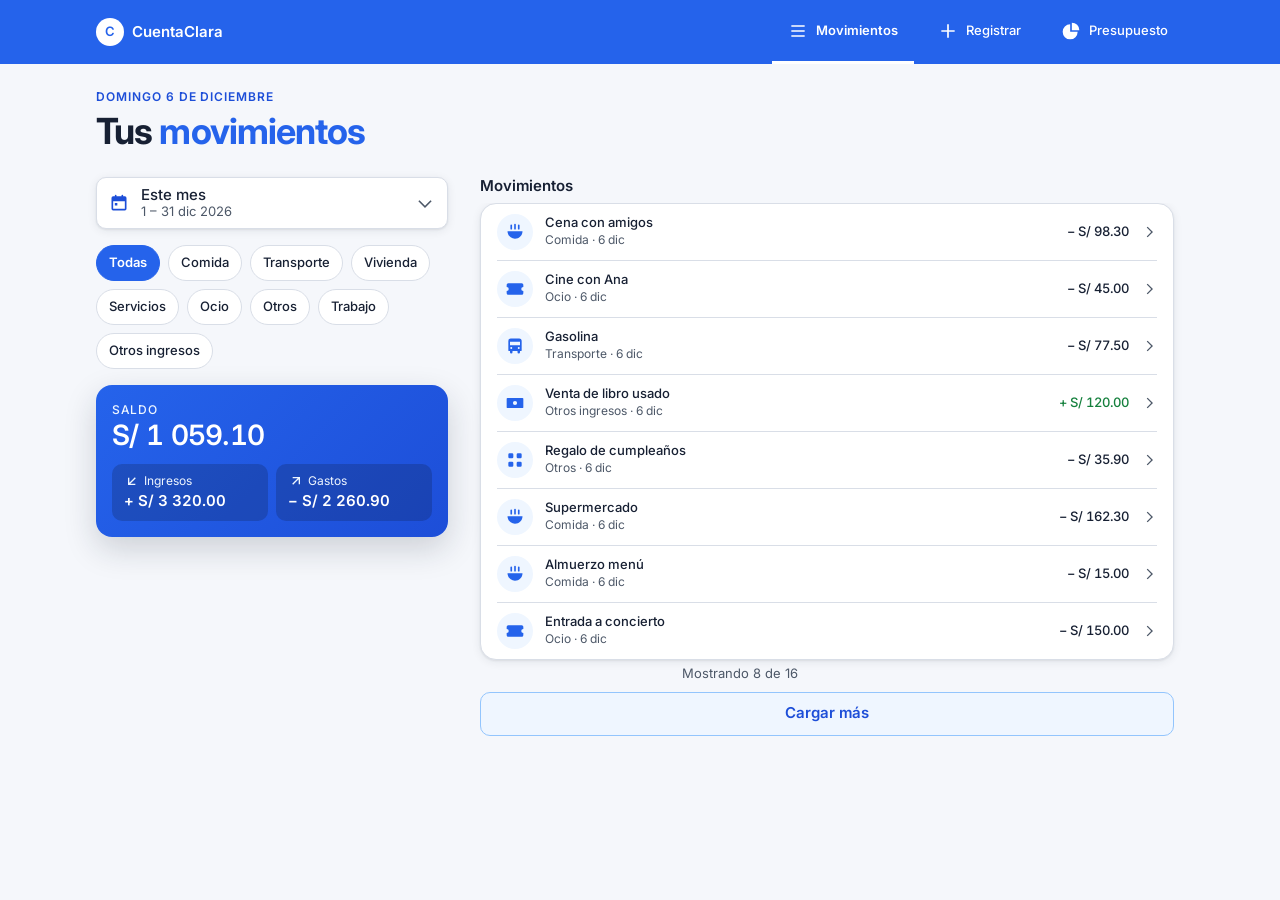
==== commit 5b7f1284: "Merge branch 'style/web-una-pantalla'" ====
--- a/movimientos.html
+++ b/movimientos.html
@@ -69,7 +69,7 @@
       <section class="stack stack--sm layout__main" aria-labelledby="list-title">
         <h2 class="list-title" id="list-title" tabindex="-1">Movimientos</h2>
         <!-- [HU01-7..9] Lista (con "Cargar más") y estados de carga, vacío y error -->
-        <div id="list-region" aria-busy="true"></div>
+        <div class="layout__scroll" id="list-region" aria-busy="true"></div>
       </section>
 
       <!-- [HU01-12] [HU01-13] Hoja sobre la pantalla: atajos, calendario y rango -->
--- a/styles/components.css
+++ b/styles/components.css
@@ -1792,6 +1792,50 @@
     overflow-x: visible;
   }
 
+  /* Una sola pantalla de alto: la página no se desplaza. La lista (o las categorías) tiene su propio
+     scroll, con "Cargar más" al final; el panel de la izquierda queda quieto */
+  body:has(.page-body.layout) {
+    padding-bottom: 0;
+  }
+
+  main:has(> .page-body.layout) {
+    display: flex;
+    flex-direction: column;
+    height: calc(100vh - var(--bottom-nav-height));
+    height: calc(100dvh - var(--bottom-nav-height));
+  }
+
+  .page-body.layout {
+    flex: 1;
+    min-height: 0;
+    grid-template-rows: minmax(0, 1fr);
+    padding-bottom: var(--space-6);
+  }
+
+  .layout:has(> .notice-slot:not(:empty)) {
+    grid-template-rows: auto minmax(0, 1fr);
+  }
+
+  .layout__main {
+    align-self: stretch;
+    min-height: 0;
+  }
+
+  .layout__scroll {
+    /* relative: los textos ocultos (position: absolute) quedan dentro del scroll y no estiran la página */
+    position: relative;
+    flex: 1;
+    min-height: 0;
+    overflow-y: auto;
+    overscroll-behavior: contain;
+    /* barra delgada con su espacio reservado: la lista no salta cuando aparece tras "Cargar más" */
+    scrollbar-width: thin;
+    scrollbar-gutter: stable;
+    /* aire para que la sombra de las tarjetas no se corte en el borde del scroll */
+    margin-inline: calc(-1 * var(--space-2));
+    padding: 0 var(--space-2) var(--space-2);
+  }
+
   /* La hoja se vuelve un diálogo centrado */
   .sheet {
     width: min(28rem, calc(100% - 2rem));
@@ -1816,6 +1860,15 @@
   .layout__panel {
     position: static;
   }
+
+  /* y la vista vuelve a desplazarse entera, sin scroll interno */
+  main:has(> .page-body.layout) {
+    height: auto;
+  }
+
+  .layout__scroll {
+    overflow-y: visible;
+  }
 }
 
 @media (min-width: 48rem) and (max-height: 30rem) {
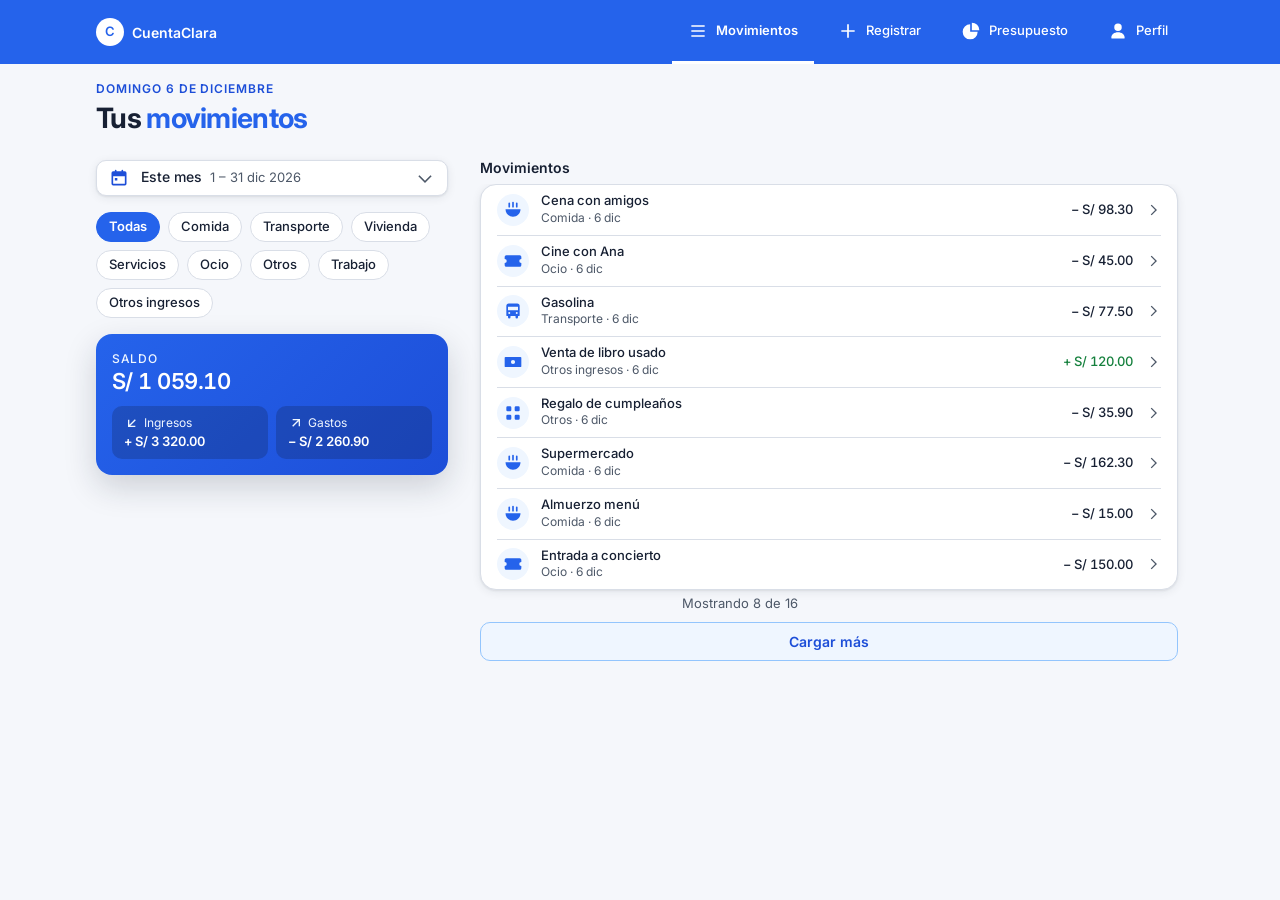
==== commit 5ba1a768: "Merge branch 'feat/perfil'" ====
--- a/movimientos.html
+++ b/movimientos.html
@@ -5,6 +5,8 @@
   <meta name="viewport" content="width=device-width, initial-scale=1">
   <meta name="description" content="Tus gastos e ingresos del período, con filtro por categoría y total.">
   <title>Movimientos · CuentaClara</title>
+  <!-- Tema guardado, antes de pintar: así no se ve un instante el tema equivocado -->
+  <script src="js/api/theme-boot.js"></script>
   <link rel="preconnect" href="https://fonts.googleapis.com">
   <link rel="preconnect" href="https://fonts.gstatic.com" crossorigin>
   <link rel="stylesheet" href="https://fonts.googleapis.com/css2?family=Inter:wght@400;500;600;700&display=swap">
@@ -114,6 +116,7 @@
       <li><a class="bottom-nav__link" href="movimientos.html" aria-current="page"><!--icon:list--><svg class="icon" viewBox="0 0 24 24" aria-hidden="true" focusable="false"><path fill-rule="evenodd" d="M4 5h16v2H4zM4 11h16v2H4zM4 17h16v2H4z"/></svg>Movimientos</a></li>
       <li><a class="bottom-nav__link" href="registrar.html"><!--icon:plus--><svg class="icon" viewBox="0 0 24 24" aria-hidden="true" focusable="false"><path fill-rule="evenodd" d="M11 4h2v7h7v2h-7v7h-2v-7H4v-2h7z"/></svg>Registrar</a></li>
       <li><a class="bottom-nav__link" href="presupuesto.html"><!--icon:pie--><svg class="icon" viewBox="0 0 24 24" aria-hidden="true" focusable="false"><path fill-rule="evenodd" d="M11 4a9 9 0 1 0 9 9h-9zM13 2v9h9a9 9 0 0 0-9-9z"/></svg>Presupuesto</a></li>
+      <li><a class="bottom-nav__link" href="perfil.html"><!--icon:user--><svg class="icon" viewBox="0 0 24 24" aria-hidden="true" focusable="false"><path fill-rule="evenodd" d="M12 3a4.5 4.5 0 1 1 0 9 4.5 4.5 0 0 1 0-9zM4 20c0-3.87 3.58-6.5 8-6.5s8 2.63 8 6.5a1 1 0 0 1-1 1H5a1 1 0 0 1-1-1z"/></svg>Perfil</a></li>
     </ul>
   </nav>
 
--- a/styles/tokens.css
+++ b/styles/tokens.css
@@ -143,6 +143,8 @@
   --color-selected-bg-hover: var(--blue-100);
   --color-selected-text: var(--blue-700);           /* 6.2:1 sobre selected-bg · 5.5:1 sobre el hover */
   --color-selected-border: var(--blue-300);         /* decorativo: el texto ya identifica el botón */
+  --color-scrollbar-thumb: var(--blue-300);         /* discreta, como la barra del sistema; se oscurece al pasar el mouse */
+  --color-scrollbar-thumb-hover: var(--blue-400);
   --color-focus-ring: var(--blue-700);              /* 6.3:1 sobre bg */
   --color-backdrop: var(--veil-light);
 
@@ -215,6 +217,8 @@
   --color-selected-bg-hover: var(--blue-900);
   --color-selected-text: var(--blue-300);
   --color-selected-border: var(--blue-700);         /* decorativo: el texto ya identifica el botón */
+  --color-scrollbar-thumb: var(--blue-900);         /* discreta sobre el fondo oscuro */
+  --color-scrollbar-thumb-hover: var(--blue-700);
   --color-focus-ring: var(--blue-300);
   --color-backdrop: var(--veil-dark);
 
@@ -259,6 +263,7 @@
   --content-max-width: 40rem;
   --content-max-width-wide: 72rem;
   --content-max-width-narrow: 36rem;
+  --content-max-width-form: 50rem;                  /* Registrar en laptop: formulario en 2 columnas */
 
   --control-height: 2.75rem;                        /* 44 px: objetivo táctil mínimo */
   --button-height: 3rem;                            /* 48 px: acción primaria (Fitts) */
@@ -289,4 +294,24 @@
   --card-radius: var(--radius-lg);
   --sheet-radius: var(--radius-xl);
   --calendar-day-size: 2.25rem;                     /* 36 px por día: celda de 46 × 36 px, cumple WCAG 2.5.8 (24 px) */
-}
+  --tile-min-height: 4.25rem;                       /* mosaico de categoría */
+  --scrollbar-size: 0.375rem;                       /* 6 px: barra de scroll fina */
+  --avatar-size: 3rem;                              /* avatar de Perfil */
+}
+
+/* Laptop: pantalla grande y mouse. Los controles bajan a 36 px (WCAG 2.5.8 pide 24 px);
+   en el celular siguen en 44 px o más */
+@media (min-width: 48rem) {
+  :root {
+    --control-height: 2.25rem;                      /* 36 px */
+    --button-height: 2.25rem;                       /* 36 px */
+    --chip-height: 2.25rem;                         /* área de 36 px */
+    --chip-visual-height: 1.875rem;                 /* se ve de 30 px */
+    --cat-icon-size: 2rem;
+    --list-row-min-height: 3rem;                    /* 48 px */
+    --calendar-day-size: 1.75rem;                   /* 28 px */
+    --tile-min-height: 2.5rem;                      /* mosaico en una fila: ícono y nombre */
+    --budget-bar-height: 0.375rem;                  /* 6 px */
+    --font-size-md: 0.875rem;                       /* 14 px: texto base en laptop (los campos siguen en 16 px) */
+  }
+}
--- a/styles/components.css
+++ b/styles/components.css
@@ -627,7 +627,7 @@
   align-items: center;
   justify-content: center;
   gap: var(--space-1);
-  min-height: 4.25rem;
+  min-height: var(--tile-min-height);
   padding: var(--space-2);
   font-size: var(--font-size-sm);
   font-weight: var(--font-weight-medium);
@@ -1521,6 +1521,70 @@
   --_fg: var(--color-text-muted);
 }
 
+/* ---------- Perfil (añadido) ---------- */
+.card__text {
+  font-size: var(--font-size-sm);
+  color: var(--color-text-muted);
+}
+
+.profile-card {
+  display: flex;
+  align-items: center;
+  gap: var(--space-3);
+}
+
+/* Avatar con la inicial, con el mismo degradado del resumen destacado (texto blanco ≥ 5:1) */
+.profile-card__avatar {
+  display: inline-grid;
+  flex: none;
+  place-items: center;
+  width: var(--avatar-size);
+  height: var(--avatar-size);
+  font-size: var(--font-size-lg);
+  font-weight: var(--font-weight-semibold);
+  color: var(--color-on-hero);
+  background: linear-gradient(135deg, var(--color-hero-bg), var(--color-hero-bg-end));
+  border-radius: var(--radius-pill);
+}
+
+.profile-card__text {
+  min-width: 0;
+}
+
+.profile-card__name {
+  font-size: var(--font-size-lg);
+  font-weight: var(--font-weight-semibold);
+}
+
+.profile-card__meta {
+  font-size: var(--font-size-sm);
+  color: var(--color-text-muted);
+}
+
+/* Datos de la app en filas: la etiqueta a la izquierda y el valor a la derecha */
+.about-list {
+  display: grid;
+  gap: var(--space-2);
+  margin: 0;
+}
+
+.about-list__row {
+  display: flex;
+  justify-content: space-between;
+  gap: var(--space-3);
+  font-size: var(--font-size-sm);
+}
+
+.about-list dt {
+  color: var(--color-text-muted);
+}
+
+.about-list dd {
+  margin: 0;
+  font-weight: var(--font-weight-medium);
+  text-align: right;
+}
+
 /* ---------- Alertas y mensajes ---------- */
 .alert {
   --_bg: var(--color-surface-muted);
@@ -1633,7 +1697,7 @@
   }
 
   .page-header__body {
-    padding-block: var(--space-6) var(--space-3);
+    padding-block: var(--space-4) var(--space-3);
   }
 
   .page-header:has(+ .page-body .sticky-bar) .page-header__body {
@@ -1651,10 +1715,6 @@
     text-align: center;
   }
 
-  .page-header__title {
-    font-size: var(--font-size-3xl);
-  }
-
   /* La barra de marca lleva el menú, que se dibuja sobre ella a la derecha */
   .brand-bar {
     z-index: 4;
@@ -1673,30 +1733,20 @@
 
   /* Registrar: el formulario va en una tarjeta */
   .form-card {
-    padding: var(--space-6);
+    padding: var(--space-4) var(--space-6);
     background: var(--color-surface);
     border: var(--border-width-1) solid var(--color-divider);
     border-radius: var(--card-radius);
     box-shadow: var(--shadow-card);
   }
 
-  /* En laptop las cifras del resumen destacado crecen */
   .hero-summary {
     padding: var(--space-4);
   }
 
-  .hero-summary__value {
-    font-size: var(--font-size-2xl);
-  }
-
-  .hero-summary__stat-value,
-  .hero-summary__badge {
-    font-size: var(--font-size-md);
-  }
-
-  .hero-summary__of,
-  .hero-summary__percent {
-    font-size: var(--font-size-sm);
+  /* El monto se escribe en grande en el celular; en laptop basta un poco menos */
+  .field__control--amount {
+    font-size: var(--font-size-lg);
   }
 
   html {
@@ -1828,23 +1878,225 @@
     min-height: 0;
     overflow-y: auto;
     overscroll-behavior: contain;
-    /* barra delgada con su espacio reservado: la lista no salta cuando aparece tras "Cargar más" */
-    scrollbar-width: thin;
+    /* espacio reservado para la barra: la lista no salta cuando aparece tras "Cargar más" */
     scrollbar-gutter: stable;
     /* aire para que la sombra de las tarjetas no se corte en el borde del scroll */
     margin-inline: calc(-1 * var(--space-2));
     padding: 0 var(--space-2) var(--space-2);
   }
 
-  /* La hoja se vuelve un diálogo centrado */
+  /* La hoja se vuelve un desplegable compacto, justo debajo de su botón, como el selector de fechas de
+     cualquier app de escritorio. Si no cabe abajo, se abre arriba. Sin soporte de anclaje CSS, queda centrada.
+     Densidad compacta: dentro del desplegable se reasignan las medidas de los componentes de adentro */
   .sheet {
-    width: min(28rem, calc(100% - 2rem));
+    --control-height: 2rem;                         /* 32 px */
+    --button-height: 2rem;
+    --chip-height: 2rem;
+    --chip-visual-height: 1.75rem;                  /* 28 px */
+    --calendar-day-size: 1.75rem;                   /* 28 px */
+
+    /* 21 rem: los 4 atajos del período caben en una fila */
+    width: min(21rem, calc(100% - 2rem));
     margin: auto;
-    border-radius: var(--sheet-radius);
+    overflow-y: auto;
+    font-size: var(--font-size-sm);
+    border-radius: var(--radius-lg);
+  }
+
+  .sheet[open] {
+    animation: sheet-pop var(--duration-fast) ease-out;
+  }
+
+  .sheet__inner {
+    gap: var(--space-2);
+    max-height: none;
+    padding: var(--space-3);
+    overflow: visible;
   }
 
   .sheet__inner::before {
     display: none;
+  }
+
+  .sheet__title {
+    font-size: var(--font-size-sm);
+  }
+
+  .sheet .option-group {
+    flex-wrap: wrap;
+    gap: var(--space-1);
+    overflow-x: visible;
+  }
+
+  .sheet .option {
+    padding-inline: var(--space-2);
+    font-size: var(--font-size-xs);
+  }
+
+  .sheet .btn {
+    padding-block: var(--space-1);
+    font-size: var(--font-size-sm);
+  }
+
+  .sheet .field__label {
+    font-size: var(--font-size-xs);
+  }
+
+  /* 16 px de letra (sin zoom en iPad), con menos relleno */
+  .sheet .field__control {
+    padding: var(--space-1) var(--space-2);
+    line-height: var(--line-height-heading);
+  }
+
+  .sheet .month-grid {
+    gap: var(--space-1);
+  }
+
+  .sheet .month-grid__month {
+    font-size: var(--font-size-xs);
+  }
+
+  /* Vistas más contenidas en laptop */
+  .list-row .cat-icon,
+  .budget-row {
+    --cat-icon-size: 2rem;
+  }
+
+  /* Presupuesto: fila más baja, con el nombre y "S/ usado de S/ límite" en una sola línea */
+  .budget-row {
+    padding-block: var(--space-2);
+  }
+
+  .budget-row__text {
+    flex-direction: row;
+    flex-wrap: wrap;
+    align-items: baseline;
+    column-gap: var(--space-2);
+  }
+
+  /* Registrar en laptop: el formulario en 2 columnas para que se vea completo, sin scroll.
+     Izquierda: tipo, monto y fecha. Derecha: categoría y descripción. Abajo: las acciones.
+     El orden del HTML (y del foco) no cambia: tipo, monto, categoría, fecha, descripción */
+  .container.container--form {
+    max-width: calc(var(--content-max-width-form) + 2 * var(--space-8));
+  }
+
+  .form-card {
+    display: grid;
+    grid-template-columns: repeat(2, minmax(0, 1fr));
+    grid-template-areas:
+      "type   category"
+      "amount category"
+      "date   description";
+    align-items: start;
+    gap: var(--space-3) var(--space-6);
+  }
+
+  .form-card__type {
+    grid-area: type;
+  }
+
+  .form-card__amount {
+    grid-area: amount;
+  }
+
+  .form-card__category {
+    grid-area: category;
+  }
+
+  .form-card__date {
+    grid-area: date;
+  }
+
+  .form-card__description {
+    grid-area: description;
+  }
+
+  .form-card__wide {
+    grid-column: 1 / -1;
+  }
+
+  .tile {
+    flex-direction: row;
+    gap: var(--space-2);
+  }
+
+  /* El selector de período en una sola línea: "Este mes  1 – 30 nov 2026" */
+  .period-trigger {
+    padding-block: var(--space-1);
+  }
+
+  .period-trigger__text {
+    flex-direction: row;
+    align-items: baseline;
+    gap: var(--space-2);
+  }
+
+  @supports (position-area: block-end) {
+    .period-trigger,
+    .month-bar,
+    .date-trigger {
+      anchor-name: --sheet-anchor;
+    }
+
+    .sheet {
+      position-anchor: --sheet-anchor;
+      position-area: block-end span-inline-end;
+      position-try-fallbacks: flip-block;
+      /* abajo o arriba: donde haya más espacio */
+      position-try-order: most-height;
+      inset: auto;
+      max-height: calc(100% - var(--space-2));
+      margin: var(--space-2) 0 0;
+    }
+
+    .sheet::backdrop {
+      background: transparent;
+    }
+  }
+}
+
+/* El desplegable de laptop aparece con un leve fundido */
+@keyframes sheet-pop {
+  from {
+    opacity: 0;
+    transform: translateY(-0.25rem);
+  }
+}
+
+/* Barra de scroll fina en el azul de la marca (lista de laptop y hojas) */
+.layout__scroll::-webkit-scrollbar,
+.sheet::-webkit-scrollbar,
+.sheet__inner::-webkit-scrollbar {
+  width: var(--scrollbar-size);
+}
+
+.layout__scroll::-webkit-scrollbar-track,
+.sheet::-webkit-scrollbar-track,
+.sheet__inner::-webkit-scrollbar-track {
+  background: transparent;
+}
+
+.layout__scroll::-webkit-scrollbar-thumb,
+.sheet::-webkit-scrollbar-thumb,
+.sheet__inner::-webkit-scrollbar-thumb {
+  background: var(--color-scrollbar-thumb);
+  border-radius: var(--radius-pill);
+}
+
+.layout__scroll::-webkit-scrollbar-thumb:hover,
+.sheet::-webkit-scrollbar-thumb:hover,
+.sheet__inner::-webkit-scrollbar-thumb:hover {
+  background: var(--color-scrollbar-thumb-hover);
+}
+
+/* Firefox no tiene ::-webkit-scrollbar: usa las propiedades estándar */
+@supports not selector(::-webkit-scrollbar) {
+  .layout__scroll,
+  .sheet,
+  .sheet__inner {
+    scrollbar-width: thin;
+    scrollbar-color: var(--color-scrollbar-thumb) transparent;
   }
 }
 
